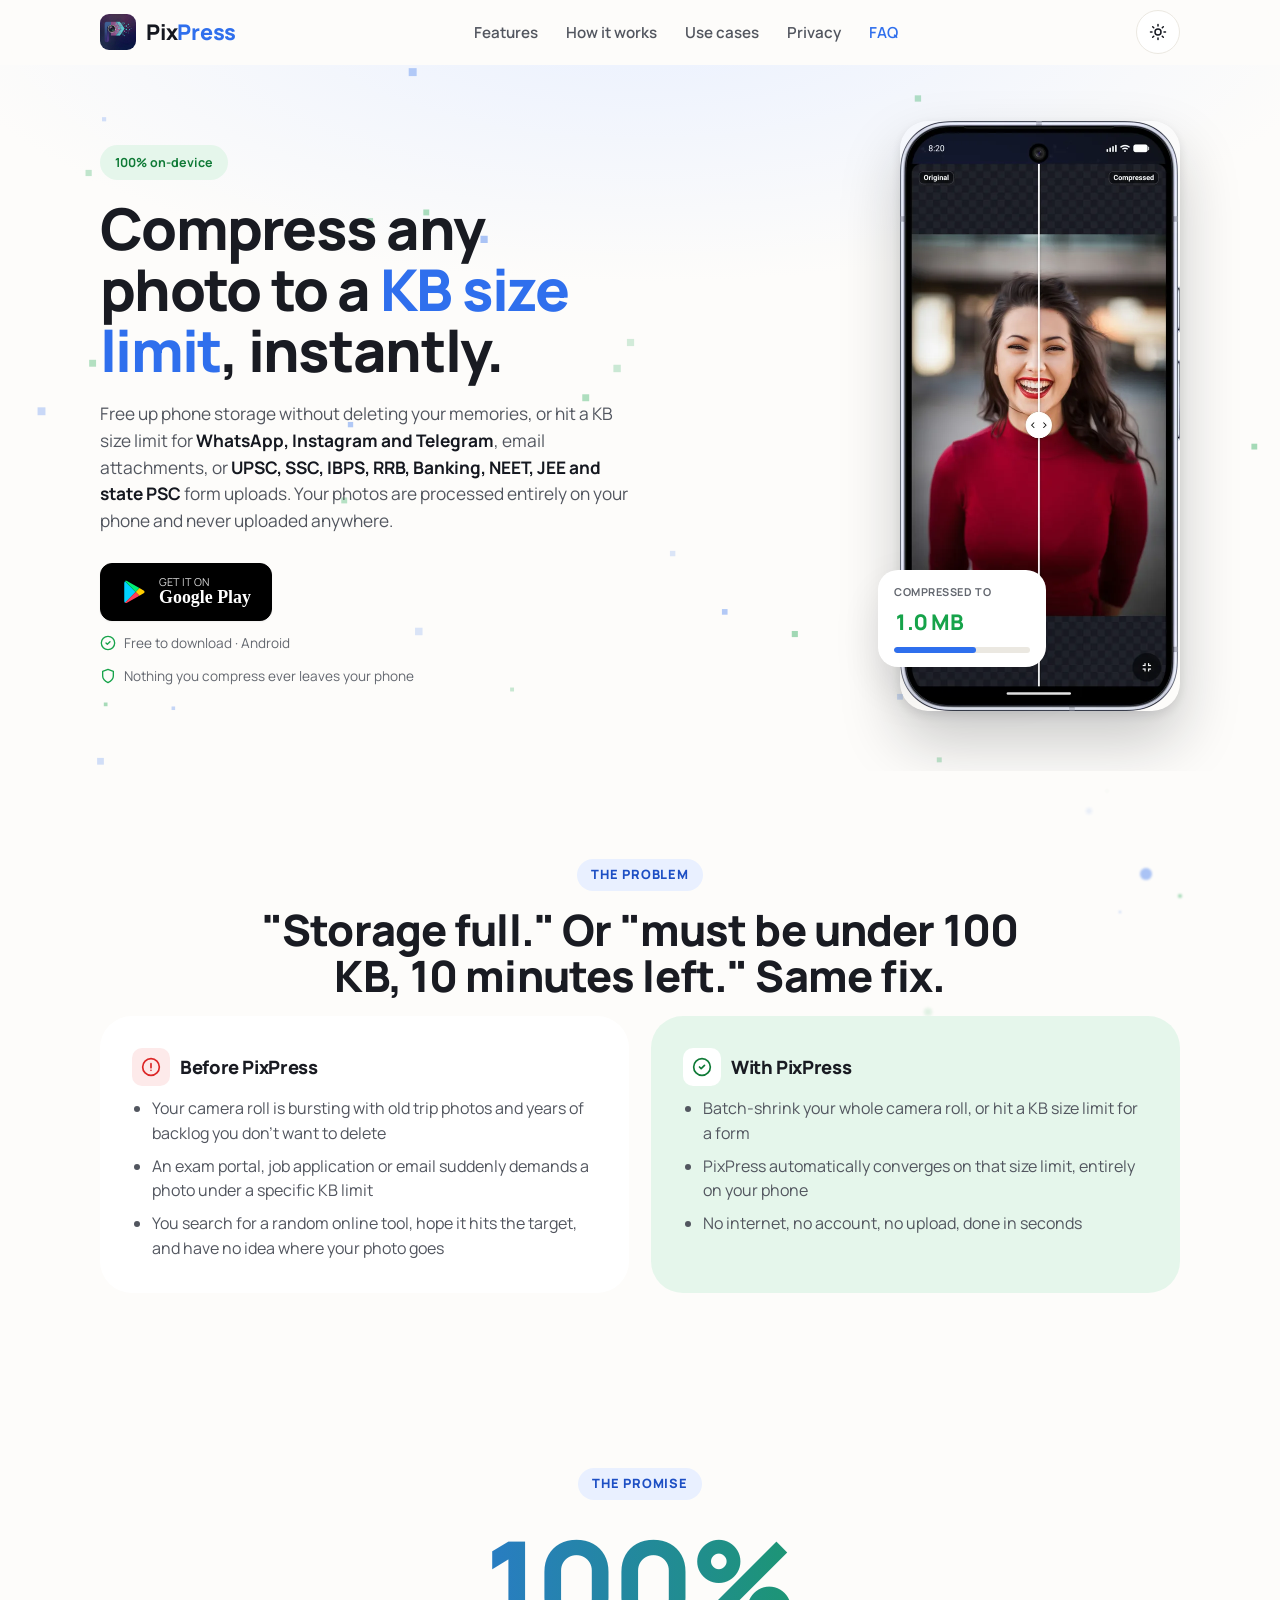
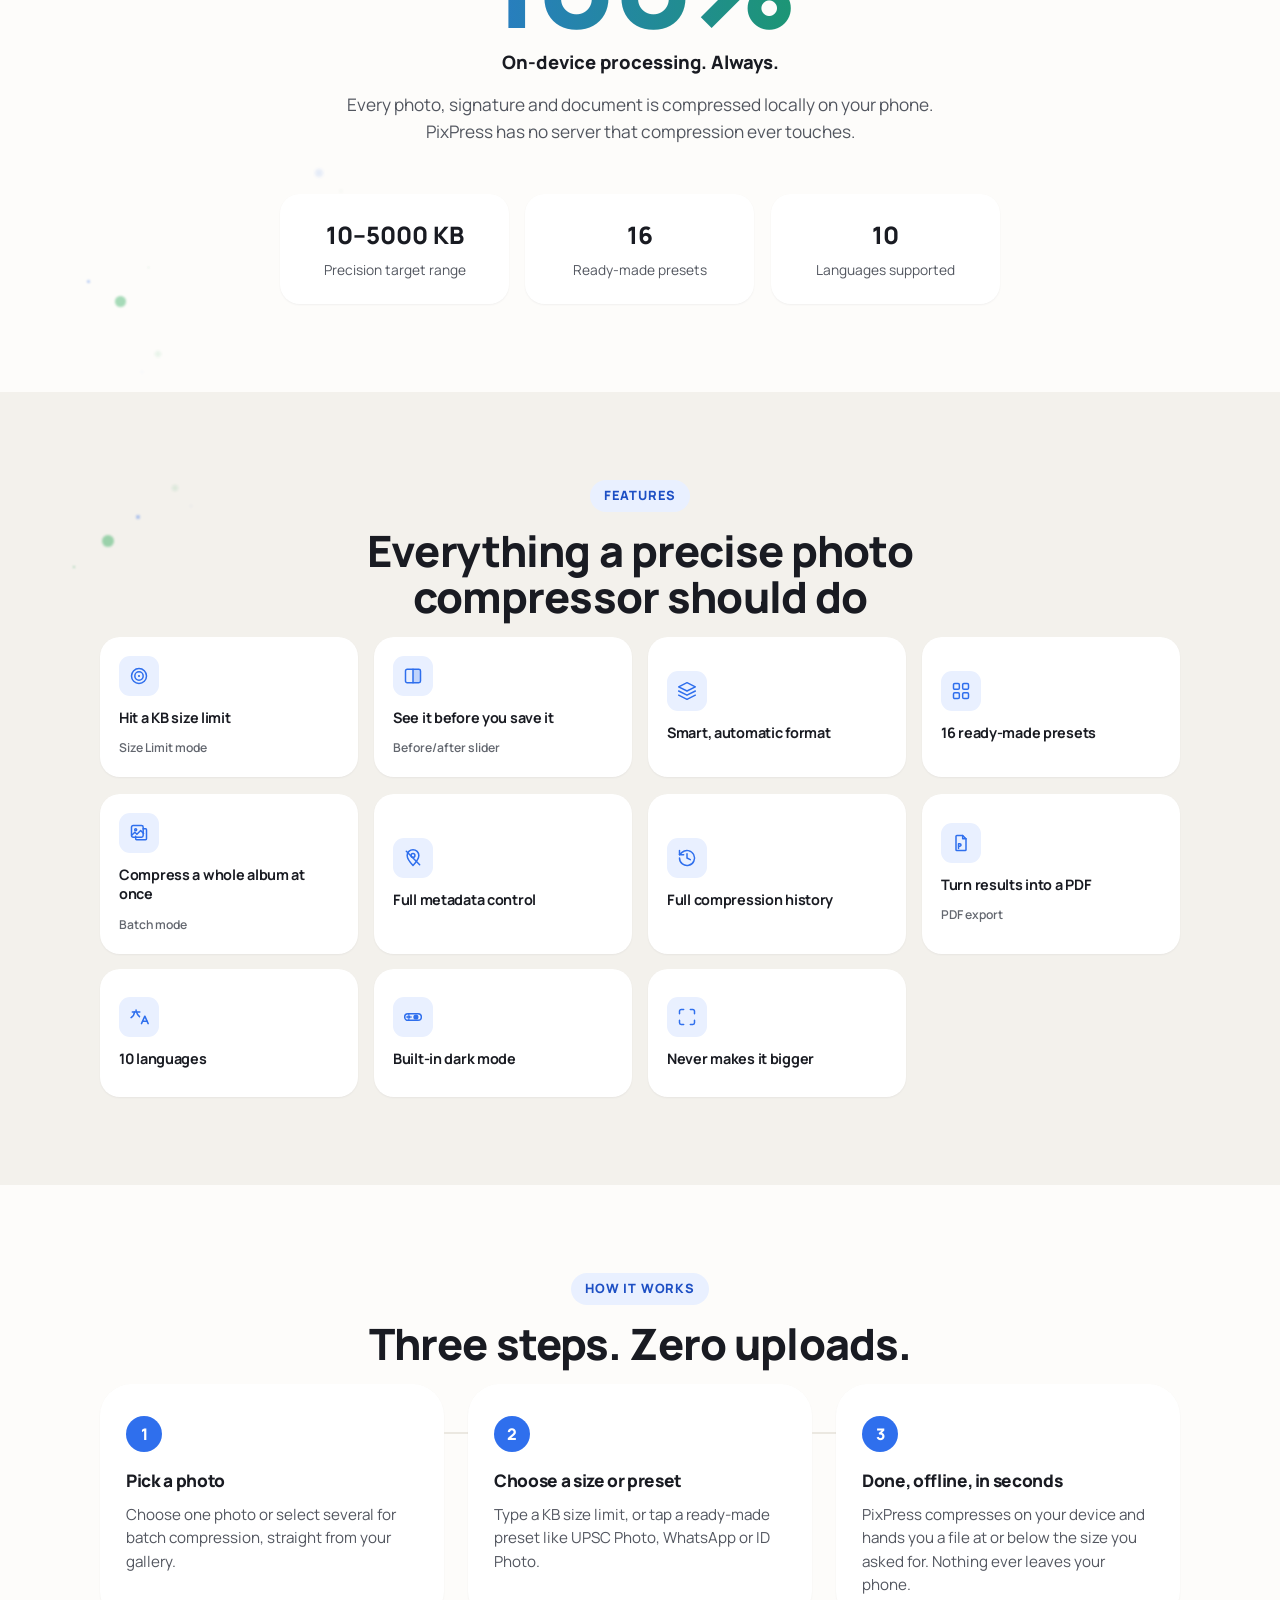
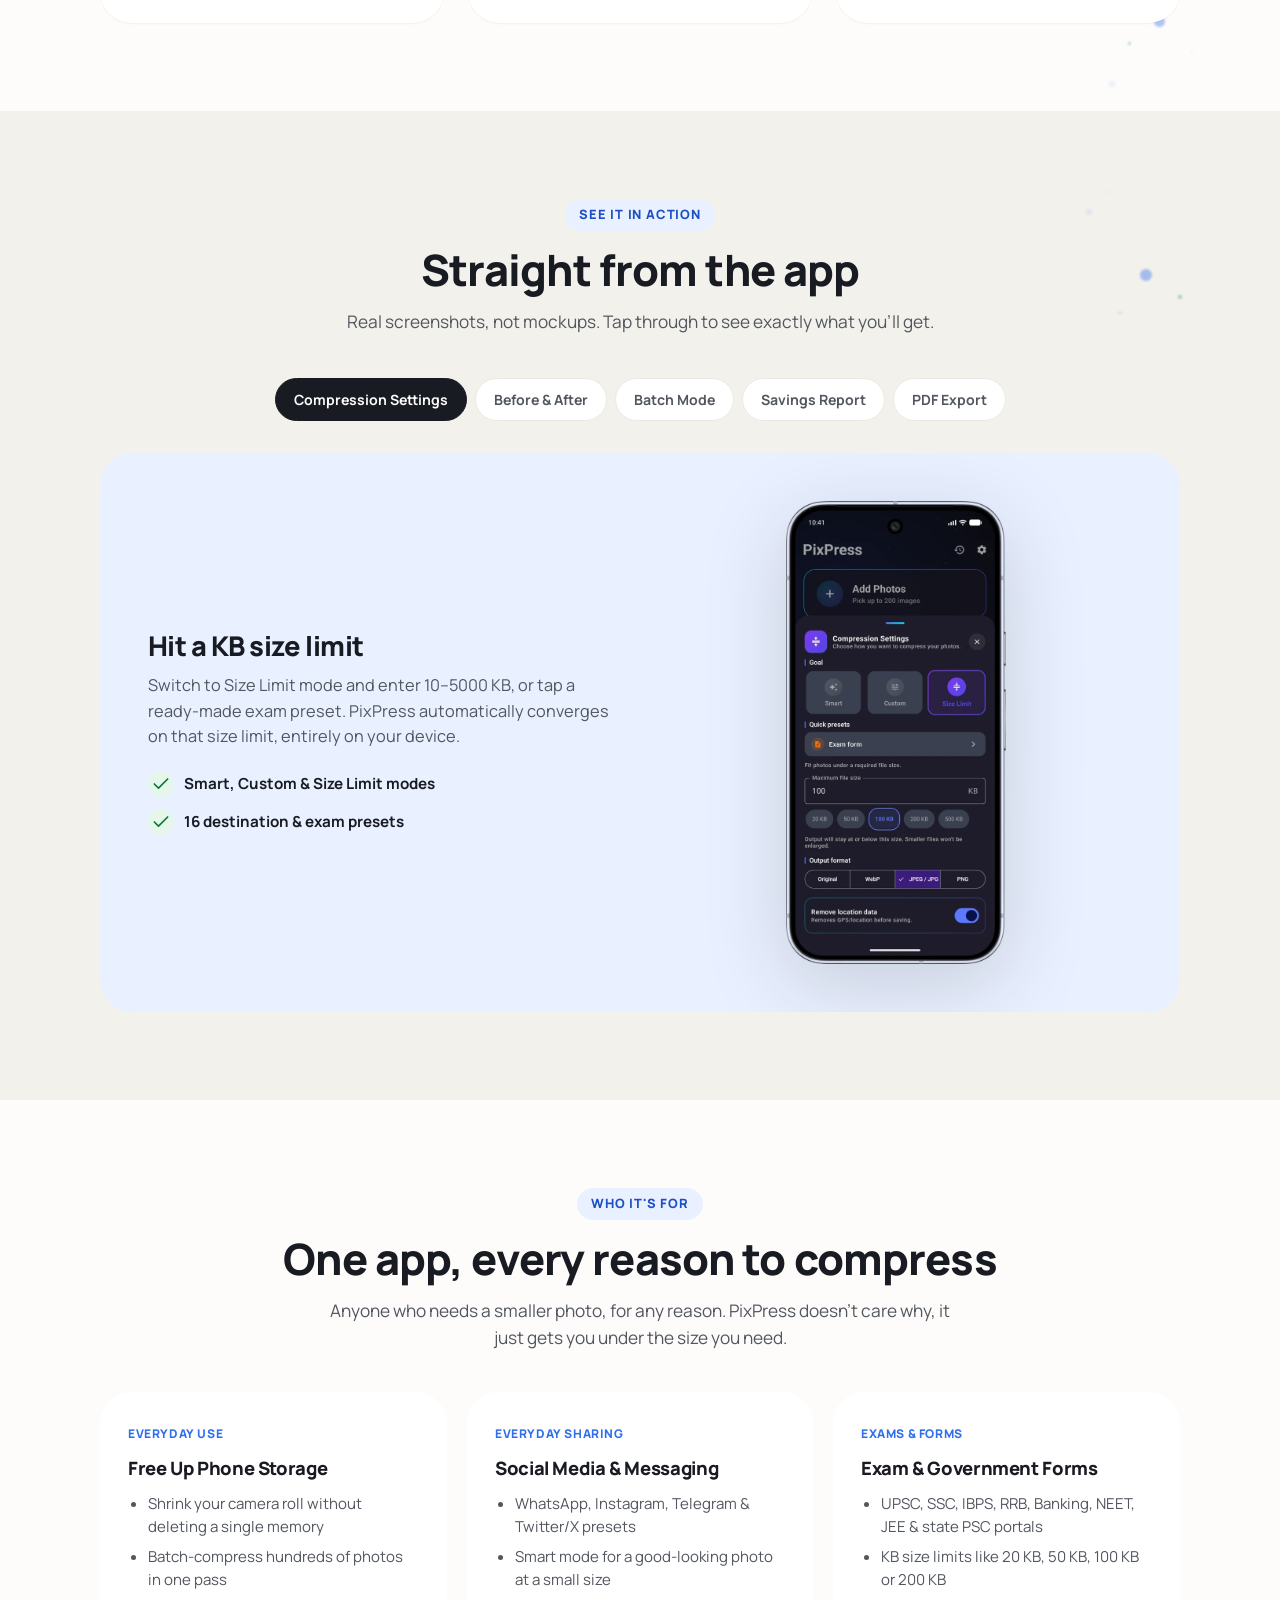
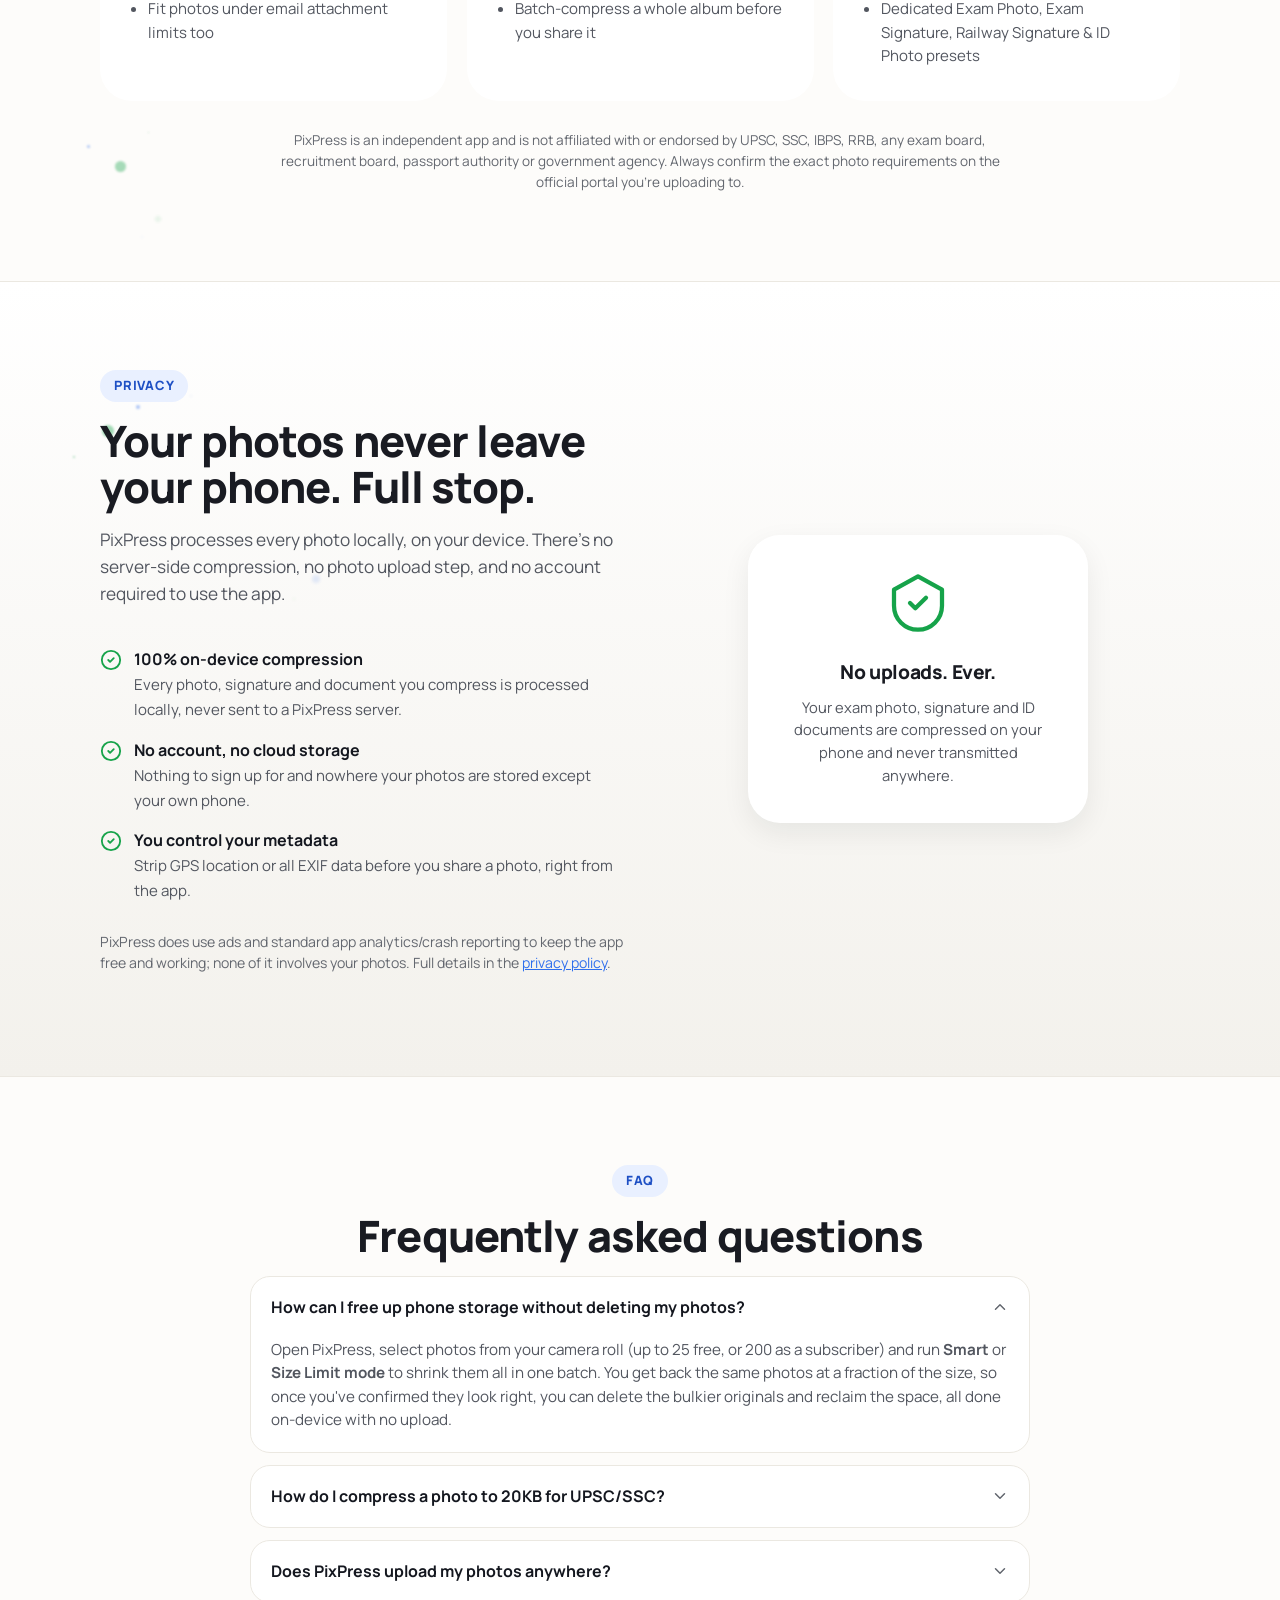
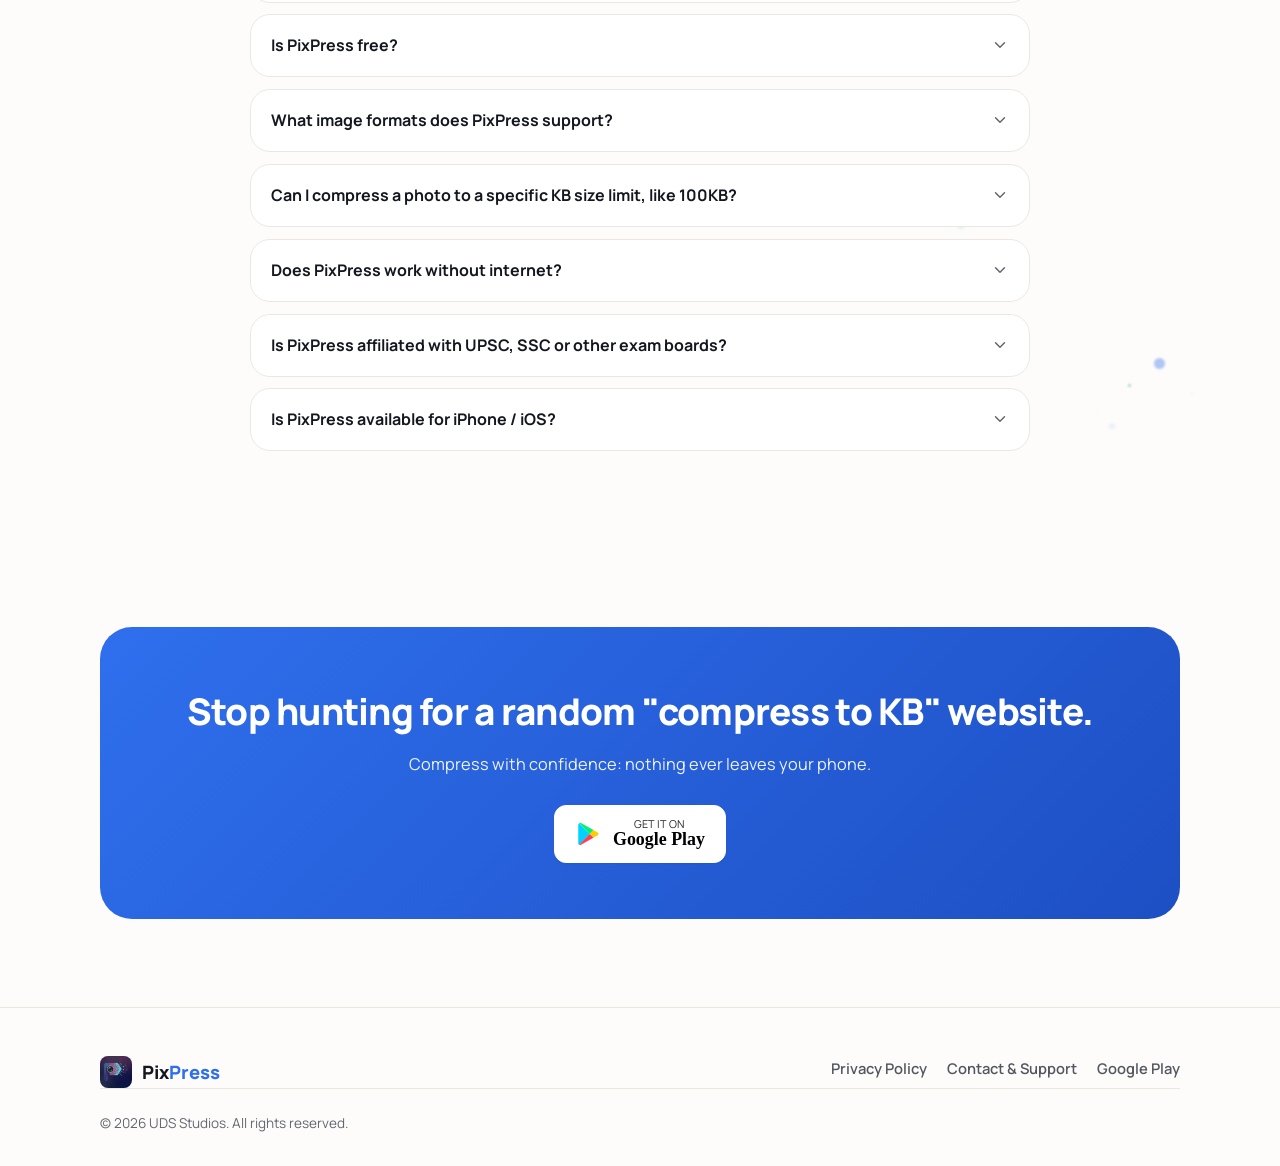
==== index.html @ 17fb32ec "Stop naming the binary-search compression technique in copy Describing the specific algorithm public" ====
<!doctype html>
<html lang="en">
<head>
<meta charset="UTF-8">
<meta name="viewport" content="width=device-width, initial-scale=1, viewport-fit=cover">
<title>PixPress: Compress Photos &amp; Free Up Storage, Offline</title>
<meta name="description" content="Free up phone storage without deleting your photos. Compress to a KB size limit for WhatsApp, email, exam forms like UPSC/SSC and more, 100% offline. No uploads, ever.">
<meta name="theme-color" content="#2F6FED">
<link rel="canonical" href="https://getpixpress.com/">
<meta name="google-site-verification" content="DOhx0VFUbeDptTZyblOmYgxyAV69264hqDnPJc1pcv8" />

<script>
  (function () {
    try {
      var stored = localStorage.getItem("pixpress-theme");
      if (stored === "light" || stored === "dark") {
        document.documentElement.setAttribute("data-theme", stored);
      }
    } catch (e) {}
  })();
</script>

<!-- Font -->
<link rel="preconnect" href="https://fonts.googleapis.com">
<link rel="preconnect" href="https://fonts.gstatic.com" crossorigin>
<link rel="stylesheet" href="https://fonts.googleapis.com/css2?family=Manrope:wght@500;600;700;800&display=swap">

<!-- Favicons -->
<link rel="icon" type="image/png" sizes="32x32" href="assets/img/favicon-32.png">
<link rel="icon" type="image/png" sizes="192x192" href="assets/img/icon-192.png">
<link rel="apple-touch-icon" href="assets/img/icon-512.png">

<!-- Open Graph -->
<meta property="og:type" content="website">
<meta property="og:site_name" content="PixPress">
<meta property="og:title" content="PixPress: Compress Photos & Free Up Phone Storage, 100% Offline">
<meta property="og:description" content="Free up phone storage without deleting your photos, or hit a KB size limit for WhatsApp, email and exam forms like UPSC, SSC, IBPS. No uploads, no cloud, no data leaves your phone.">
<meta property="og:image" content="https://getpixpress.com/assets/img/og-image.jpg">
<meta property="og:image:type" content="image/jpeg">
<meta property="og:image:width" content="1200">
<meta property="og:image:height" content="630">
<meta property="og:url" content="https://getpixpress.com/">
<meta property="og:locale" content="en_IN">

<!-- Twitter -->
<meta name="twitter:card" content="summary_large_image">
<meta name="twitter:title" content="PixPress: Compress Photos & Free Up Phone Storage, 100% Offline">
<meta name="twitter:description" content="Free up phone storage without deleting your photos, or hit a KB size limit for WhatsApp, email and exam forms like UPSC, SSC, IBPS. No uploads, no cloud, no data leaves your phone.">
<meta name="twitter:image" content="https://getpixpress.com/assets/img/og-image.jpg">

<link rel="stylesheet" href="assets/css/style.css">

<script type="application/ld+json">
{
  "@context": "https://schema.org",
  "@type": "SoftwareApplication",
  "name": "PixPress: Photo Compressor",
  "alternateName": "PixPress - Photo Compressor & Resizer",
  "applicationCategory": "PhotographyApplication",
  "operatingSystem": "Android",
  "url": "https://getpixpress.com/",
  "description": "Free up phone storage by compressing photos to a fraction of their size, or hit a KB size limit for WhatsApp, Instagram, email attachments and exam/government form uploads (UPSC, SSC, IBPS, RRB, Banking, NEET, JEE), 100% on-device.",
  "offers": {
    "@type": "Offer",
    "price": "0",
    "priceCurrency": "USD",
    "category": "free"
  },
  "publisher": {
    "@type": "Organization",
    "name": "UDS Studios"
  },
  "installUrl": "https://play.google.com/store/apps/details?id=com.uds.pixpress",
  "screenshot": [
    "https://getpixpress.com/assets/img/screenshot-settings.webp",
    "https://getpixpress.com/assets/img/screenshot-comparison.webp",
    "https://getpixpress.com/assets/img/screenshot-batch.webp",
    "https://getpixpress.com/assets/img/screenshot-result.webp",
    "https://getpixpress.com/assets/img/screenshot-pdf.webp"
  ]
}
</script>
<script type="application/ld+json">
{
  "@context": "https://schema.org",
  "@type": "FAQPage",
  "mainEntity": [
    {
      "@type": "Question",
      "name": "How can I free up phone storage without deleting my photos?",
      "acceptedAnswer": {
        "@type": "Answer",
        "text": "Open PixPress, select photos from your camera roll (up to 25 free, or 200 as a subscriber) and run Smart or Size Limit mode to shrink them all in one batch. You get back the same photos at a fraction of the size, so once you've confirmed they look right, you can delete the bulkier originals and reclaim the space, all done on-device with no upload."
      }
    },
    {
      "@type": "Question",
      "name": "How do I compress a photo to 20KB for UPSC/SSC?",
      "acceptedAnswer": {
        "@type": "Answer",
        "text": "Open PixPress, pick your photo, switch to Size Limit mode and enter 20 (KB) as your target, or tap the Exam form or UPSC Photo preset if your portal matches one of the built-in presets. PixPress compresses on-device and hands you a file at or under 20 KB in seconds."
      }
    },
    {
      "@type": "Question",
      "name": "Does PixPress upload my photos anywhere?",
      "acceptedAnswer": {
        "@type": "Answer",
        "text": "No. Compression happens entirely on your device. PixPress has no server that processes or stores your photos. The app works fully offline for compression, so your exam photo, signature or ID document never leaves your phone."
      }
    },
    {
      "@type": "Question",
      "name": "Is PixPress free?",
      "acceptedAnswer": {
        "@type": "Answer",
        "text": "Yes, PixPress is free to download from Google Play. It's supported by ads, with optional in-app purchases available for extra features."
      }
    },
    {
      "@type": "Question",
      "name": "What image formats does PixPress support?",
      "acceptedAnswer": {
        "@type": "Answer",
        "text": "PixPress accepts JPG, PNG, HEIC and other common photo formats as input. For output it supports JPEG and WebP (for the smallest possible file size) and PNG when you need lossless or transparent images. Smart mode automatically compares JPEG and WebP output and keeps whichever is smaller."
      }
    },
    {
      "@type": "Question",
      "name": "Can I compress a photo to a specific KB size limit, like 100KB?",
      "acceptedAnswer": {
        "@type": "Answer",
        "text": "Yes. Size Limit mode automatically compresses down to your KB target (anywhere from 10 KB to 5000 KB) or just below it, rather than a rough estimate. It's a genuine quality optimizer, not a fixed compression preset, so it works across very different photos and targets."
      }
    },
    {
      "@type": "Question",
      "name": "Does PixPress work without internet?",
      "acceptedAnswer": {
        "@type": "Answer",
        "text": "Yes. All compression, resizing and preset logic runs entirely offline on your device. An internet connection isn't needed to compress a photo, only for optional app features like ads or update checks."
      }
    },
    {
      "@type": "Question",
      "name": "Is PixPress affiliated with UPSC, SSC or other exam boards?",
      "acceptedAnswer": {
        "@type": "Answer",
        "text": "No. PixPress is an independent, third-party photo compression app. It is not affiliated with or endorsed by any government entity, exam board, recruitment board, passport authority or public agency, and it doesn't submit applications or guarantee acceptance on any upload portal."
      }
    },
    {
      "@type": "Question",
      "name": "Is PixPress available for iPhone / iOS?",
      "acceptedAnswer": {
        "@type": "Answer",
        "text": "Not yet. PixPress is currently available for Android only, via Google Play."
      }
    }
  ]
}
</script>
<!-- Cloudflare Web Analytics -->
<script type='module' src='https://static.cloudflareinsights.com/beacon.min.js' data-cf-beacon='{"token": "5c96a8c70bb0414793d5f6ea77fa2eb3"}'></script>
<!-- End Cloudflare Web Analytics -->
</head>
<body>
<a class="skip-link" href="#main">Skip to content</a>

<header class="site-header">
  <div class="container">
    <a class="brand" href="#top">
      <img src="assets/img/icon-64.png" alt="" width="36" height="36">
      <span class="brand-name">Pix<span class="brand-accent">Press</span></span>
    </a>

    <nav class="main-nav" aria-label="Primary">
      <ul>
        <li><a href="#features">Features</a></li>
        <li><a href="#how-it-works">How it works</a></li>
        <li><a href="#use-cases">Use cases</a></li>
        <li><a href="#privacy">Privacy</a></li>
        <li><a href="#faq">FAQ</a></li>
      </ul>
    </nav>

    <div class="header-actions">
      <button class="theme-toggle" id="themeToggle" type="button" aria-pressed="false" aria-label="Toggle dark mode">
        <svg class="icon-sun" viewBox="0 0 24 24" fill="none" stroke="currentColor" stroke-width="2" stroke-linecap="round"><circle cx="12" cy="12" r="4"/><path d="M12 2v2M12 20v2M4.9 4.9l1.4 1.4M17.7 17.7l1.4 1.4M2 12h2M20 12h2M4.9 19.1l1.4-1.4M17.7 6.3l1.4-1.4"/></svg>
        <svg class="icon-moon" viewBox="0 0 24 24" fill="none" stroke="currentColor" stroke-width="2" stroke-linecap="round" stroke-linejoin="round"><path d="M21 12.8A9 9 0 1 1 11.2 3a7 7 0 0 0 9.8 9.8Z"/></svg>
      </button>
      <button class="nav-toggle" id="navToggle" type="button" aria-expanded="false" aria-controls="mobileNav" aria-label="Open menu">
        <svg class="icon-menu" viewBox="0 0 24 24" fill="none" stroke="currentColor" stroke-width="2" stroke-linecap="round"><path d="M4 7h16M4 12h16M4 17h16"/></svg>
        <svg class="icon-close" viewBox="0 0 24 24" fill="none" stroke="currentColor" stroke-width="2" stroke-linecap="round"><path d="M6 6l12 12M18 6L6 18"/></svg>
      </button>
    </div>
  </div>

  <nav class="mobile-nav" id="mobileNav" aria-label="Mobile">
    <ul>
      <li><a href="#features">Features</a></li>
      <li><a href="#how-it-works">How it works</a></li>
      <li><a href="#use-cases">Use cases</a></li>
      <li><a href="#privacy">Privacy</a></li>
      <li><a href="#faq">FAQ</a></li>
    </ul>
  </nav>
</header>

<main id="main">

  <!-- ============ HERO ============ -->
  <section class="hero" id="top">
    <canvas id="heroCanvas" class="hero-canvas" aria-hidden="true"></canvas>
    <div class="container">
      <div class="hero-copy">
        <div class="hero-badge-row">
          <span class="pill pill-accent">100% on-device</span>
        </div>
        <h1>Compress any photo to a <span class="accent">KB size limit</span>, instantly.</h1>
        <p class="hero-sub">
          Free up phone storage without deleting your memories, or hit a KB size limit for
          <strong>WhatsApp, Instagram and Telegram</strong>, email attachments, or
          <strong>UPSC, SSC, IBPS, RRB, Banking, NEET, JEE and state PSC</strong> form uploads.
          Your photos are processed entirely on your phone and never uploaded anywhere.
        </p>
        <div class="hero-cta">
          <a class="play-badge" data-play-link href="https://play.google.com/store/apps/details?id=com.uds.pixpress" aria-label="Get PixPress on Google Play">
            <svg class="play-glyph" viewBox="0 0 24 24" aria-hidden="true">
              <path d="M3.6 2.2c-.4.3-.6.8-.6 1.4v17c0 .6.2 1 .6 1.4l.1.1L13.5 12 3.7 2.1l-.1.1Z" fill="#00D2FF"/>
              <path d="M13.5 12 17 15.5l3.9-2.3c1.1-.6 1.1-2 0-2.6L17 8.3 13.5 12Z" fill="#FFCD00"/>
              <path d="M17 15.5 13.5 12l-9.8 9.9c.4.4 1.1.5 1.8.1l11.5-6.5Z" fill="#FF3D57"/>
              <path d="M17 8.3 5.5 1.8c-.7-.4-1.4-.3-1.8.1L13.5 12 17 8.3Z" fill="#00F076"/>
            </svg>
            <span class="play-copy">
              <small>GET IT ON</small>
              <strong>Google Play</strong>
            </span>
          </a>
          <div class="hero-meta">
            <svg viewBox="0 0 24 24" fill="none" stroke="currentColor" stroke-width="2" stroke-linecap="round" stroke-linejoin="round"><path d="M9 12l2 2 4-4"/><circle cx="12" cy="12" r="10"/></svg>
            <span>Free to download &middot; Android</span>
          </div>
          <div class="hero-meta">
            <svg viewBox="0 0 24 24" fill="none" stroke="currentColor" stroke-width="2" stroke-linecap="round" stroke-linejoin="round"><path d="M12 22s8-4 8-10V5l-8-3-8 3v7c0 6 8 10 8 10Z"/></svg>
            <span>Nothing you compress ever leaves your phone</span>
          </div>
        </div>
      </div>

      <div class="hero-visual">
        <div class="hero-bob">
          <div class="hero-shot-wrap">
            <img class="hero-shot" src="assets/img/screenshot-comparison.webp" alt="Real PixPress screenshot: fullscreen before and after comparison slider showing a portrait photo before and after compression" width="560" height="1179">
            <div class="hero-float-badge" aria-hidden="true">
              <span class="hero-float-label">Compressed to</span>
              <span class="hero-float-value" id="demoValue">2.4 MB</span>
              <div class="device-progress-track">
                <div class="device-progress-fill" id="demoProgress"></div>
              </div>
            </div>
          </div>
        </div>
      </div>
    </div>
  </section>

  <!-- ============ PROBLEM / SOLUTION ============ -->
  <section>
    <div class="ambient-blob ambient-blob-1" aria-hidden="true"></div>
    <div class="container">
      <div class="section-header center reveal">
        <span class="section-eyebrow">The problem</span>
        <h2 class="section-title">"Storage full." Or "must be under 100 KB, 10 minutes left." Same fix.</h2>
      </div>
      <div class="ps-grid stagger">
        <div class="ps-card problem reveal">
          <h3><span class="ps-icon"><svg viewBox="0 0 24 24" fill="none" stroke="currentColor" stroke-width="2" stroke-linecap="round" stroke-linejoin="round"><circle cx="12" cy="12" r="10"/><path d="M12 8v5M12 16h.01"/></svg></span>Before PixPress</h3>
          <ul>
            <li>Your camera roll is bursting with old trip photos and years of backlog you don't want to delete</li>
            <li>An exam portal, job application or email suddenly demands a photo under a specific KB limit</li>
            <li>You search for a random online tool, hope it hits the target, and have no idea where your photo goes</li>
          </ul>
        </div>
        <div class="ps-card solution reveal">
          <h3><span class="ps-icon"><svg viewBox="0 0 24 24" fill="none" stroke="currentColor" stroke-width="2" stroke-linecap="round" stroke-linejoin="round"><path d="M9 12l2 2 4-4"/><circle cx="12" cy="12" r="10"/></svg></span>With PixPress</h3>
          <ul>
            <li>Batch-shrink your whole camera roll, or hit a KB size limit for a form</li>
            <li>PixPress automatically converges on that size limit, entirely on your phone</li>
            <li>No internet, no account, no upload, done in seconds</li>
          </ul>
        </div>
      </div>
    </div>
  </section>

  <!-- ============ BIG STAT ============ -->
  <section class="stat-section">
    <div class="ambient-blob ambient-blob-2" aria-hidden="true"></div>
    <div class="container">
      <div class="stat-block reveal">
        <span class="section-eyebrow">The promise</span>
        <div class="stat-number">100%</div>
        <p class="stat-caption">On-device processing. Always.</p>
        <p class="section-lead" style="margin:16px auto 0;">
          Every photo, signature and document is compressed locally on your phone. PixPress has no server
          that compression ever touches.
        </p>
      </div>
      <div class="stat-chips stagger">
        <div class="stat-chip reveal">
          <strong>10&ndash;5000 KB</strong>
          <span>Precision target range</span>
        </div>
        <div class="stat-chip reveal">
          <strong>16</strong>
          <span>Ready-made presets</span>
        </div>
        <div class="stat-chip reveal">
          <strong>10</strong>
          <span>Languages supported</span>
        </div>
      </div>
    </div>
  </section>

  <!-- ============ FEATURES ============ -->
  <section id="features" class="alt-bg">
    <div class="ambient-blob ambient-blob-3" aria-hidden="true"></div>
    <div class="container">
      <div class="section-header center reveal">
        <span class="section-eyebrow">Features</span>
        <h2 class="section-title">Everything a precise photo compressor should do</h2>
      </div>

      <div class="bento-grid stagger">
        <article class="bento-card bento-tile reveal">
          <div class="tile-front">
            <div class="feature-icon"><svg viewBox="0 0 24 24" fill="none" stroke="currentColor" stroke-width="1.8" stroke-linecap="round" stroke-linejoin="round"><circle cx="12" cy="12" r="9"/><circle cx="12" cy="12" r="5"/><circle cx="12" cy="12" r="1.3" fill="currentColor" stroke="none"/></svg></div>
            <h3>Hit a KB size limit</h3>
            <span class="bento-tag">Size Limit mode</span>
          </div>
          <p class="bento-desc">Type any KB target from 10 to 5,000. PixPress automatically converges on that size limit, not just a rough guess.</p>
        </article>

        <article class="bento-card bento-tile reveal">
          <div class="tile-front">
            <div class="feature-icon"><svg viewBox="0 0 24 24" fill="none" stroke="currentColor" stroke-width="1.8" stroke-linecap="round" stroke-linejoin="round"><rect x="3" y="4" width="18" height="16" rx="2"/><path d="M12 4v16"/><rect x="12" y="4" width="9" height="16" fill="currentColor" opacity="0.22" stroke="none"/></svg></div>
            <h3>See it before you save it</h3>
            <span class="bento-tag">Before/after slider</span>
          </div>
          <p class="bento-desc">Drag a fullscreen slider to compare the original and compressed photo side by side before you save or share, so you know exactly what you're trading away.</p>
        </article>

        <article class="bento-card bento-tile reveal">
          <div class="tile-front">
            <div class="feature-icon"><svg viewBox="0 0 24 24" fill="none" stroke="currentColor" stroke-width="1.8" stroke-linecap="round" stroke-linejoin="round"><path d="M12 2 2 7l10 5 10-5-10-5Z"/><path d="m2 17 10 5 10-5"/><path d="m2 12 10 5 10-5"/></svg></div>
            <h3>Smart, automatic format</h3>
          </div>
          <p class="bento-desc">Smart mode compresses to both WebP and JPEG behind the scenes and automatically keeps whichever comes out smaller, no format knowledge needed.</p>
        </article>

        <article class="bento-card bento-tile reveal">
          <div class="tile-front">
            <div class="feature-icon"><svg viewBox="0 0 24 24" fill="none" stroke="currentColor" stroke-width="1.8" stroke-linecap="round" stroke-linejoin="round"><rect x="3" y="3" width="7" height="7" rx="1.5"/><rect x="14" y="3" width="7" height="7" rx="1.5"/><rect x="3" y="14" width="7" height="7" rx="1.5"/><rect x="14" y="14" width="7" height="7" rx="1.5"/></svg></div>
            <h3>16 ready-made presets</h3>
          </div>
          <p class="bento-desc">One-tap presets tuned for UPSC, SSC, IBPS, Railway and other exam forms, plus WhatsApp, Instagram, Telegram and X, so you never have to guess a size.</p>
        </article>

        <article class="bento-card bento-tile reveal">
          <div class="tile-front">
            <div class="feature-icon"><svg viewBox="0 0 24 24" fill="none" stroke="currentColor" stroke-width="1.8" stroke-linecap="round" stroke-linejoin="round"><rect x="3" y="3" width="14" height="14" rx="2"/><circle cx="8" cy="8" r="1.2"/><path d="M3.5 14.5 7 11l2.5 2.5L14 9l3.5 3.5"/><path d="M17 7h3a1 1 0 0 1 1 1v11a1 1 0 0 1-1 1H9a1 1 0 0 1-1-1v-3"/></svg></div>
            <h3>Compress a whole album at once</h3>
            <span class="bento-tag">Batch mode</span>
          </div>
          <p class="bento-desc">Select up to 25 photos free (200 for subscribers) and compress them all in one pass to the same target size or preset, instead of one at a time.</p>
        </article>

        <article class="bento-card bento-tile reveal">
          <div class="tile-front">
            <div class="feature-icon"><svg viewBox="0 0 24 24" fill="none" stroke="currentColor" stroke-width="1.8" stroke-linecap="round" stroke-linejoin="round"><path d="M12 21s7-7.5 7-12a7 7 0 1 0-14 0c0 4.5 7 12 7 12Z"/><circle cx="12" cy="9" r="2.3"/><path d="M4 4l16 16"/></svg></div>
            <h3>Full metadata control</h3>
          </div>
          <p class="bento-desc">Choose exactly what EXIF data to keep or strip, including GPS location, so you can share a photo without leaking where or when it was taken.</p>
        </article>

        <article class="bento-card bento-tile reveal">
          <div class="tile-front">
            <div class="feature-icon"><svg viewBox="0 0 24 24" fill="none" stroke="currentColor" stroke-width="1.8" stroke-linecap="round" stroke-linejoin="round"><path d="M3 12a9 9 0 1 0 3-6.7L3 8"/><path d="M3 3v5h5"/><path d="M12 7v5l4 2"/></svg></div>
            <h3>Full compression history</h3>
          </div>
          <p class="bento-desc">Every photo you've compressed is saved to a history you can revisit, re-share or re-export any time, even after you've closed the app.</p>
        </article>

        <article class="bento-card bento-tile reveal">
          <div class="tile-front">
            <div class="feature-icon"><svg viewBox="0 0 24 24" fill="none" stroke="currentColor" stroke-width="1.8" stroke-linecap="round" stroke-linejoin="round"><path d="M7 3h7l4 4v13a1 1 0 0 1-1 1H7a1 1 0 0 1-1-1V4a1 1 0 0 1 1-1Z"/><path d="M14 3v4h4"/><path d="M9 13h1.6a1.4 1.4 0 1 1 0 2.8H9V13Zm0 0v5.5"/></svg></div>
            <h3>Turn results into a PDF</h3>
            <span class="bento-tag">PDF export</span>
          </div>
          <p class="bento-desc">Pack your compressed photos into a single PDF: a single page, a compact grid, or a print sheet layout, ready to upload or share.</p>
        </article>

        <article class="bento-card bento-tile reveal">
          <div class="tile-front">
            <div class="feature-icon"><svg viewBox="0 0 24 24" fill="none" stroke="currentColor" stroke-width="1.8" stroke-linecap="round" stroke-linejoin="round"><path d="M4 6h9"/><path d="M8.5 3.5v2"/><path d="M6.5 6c0 3-1.7 5.3-4 6.8"/><path d="M9 6c.6 2.3 2 4.2 3.6 5.6"/><path d="M15 20l4-9 4 9"/><path d="M16.3 17h5.4"/></svg></div>
            <h3>10 languages</h3>
          </div>
          <p class="bento-desc">Fully translated into English, Hindi, German, Spanish, French, Arabic, Italian, Portuguese, Japanese and Chinese.</p>
        </article>

        <article class="bento-card bento-tile reveal">
          <div class="tile-front">
            <div class="feature-icon"><svg viewBox="0 0 24 24" fill="none" stroke="currentColor" stroke-width="1.8" stroke-linecap="round" stroke-linejoin="round"><rect x="2" y="8" width="20" height="8" rx="4"/><circle cx="15.5" cy="12" r="3.1" fill="currentColor" stroke="none"/><circle cx="7" cy="12" r="1.3"/><path d="M7 9.2v-.9M7 14.8v.9M4.7 12h-.9M9.3 12h.9" stroke-width="1.4"/></svg></div>
            <h3>Built-in dark mode</h3>
          </div>
          <p class="bento-desc">PixPress follows your system theme automatically, with a properly designed dark mode instead of just inverted colors.</p>
        </article>

        <article class="bento-card bento-tile reveal">
          <div class="tile-front">
            <div class="feature-icon"><svg viewBox="0 0 24 24" fill="none" stroke="currentColor" stroke-width="1.8" stroke-linecap="round" stroke-linejoin="round"><path d="M8 3H5a2 2 0 0 0-2 2v3"/><path d="M21 8V5a2 2 0 0 0-2-2h-3"/><path d="M3 16v3a2 2 0 0 0 2 2h3"/><path d="M16 21h3a2 2 0 0 0 2-2v-3"/></svg></div>
            <h3>Never makes it bigger</h3>
          </div>
          <p class="bento-desc">If compressing would somehow make a file larger than the original, PixPress keeps your original instead of handing you a worse, bigger file.</p>
        </article>
      </div>
    </div>
  </section>

  <!-- ============ HOW IT WORKS ============ -->
  <section id="how-it-works">
    <div class="ambient-blob ambient-blob-4" aria-hidden="true"></div>
    <div class="container">
      <div class="section-header center reveal">
        <span class="section-eyebrow">How it works</span>
        <h2 class="section-title">Three steps. Zero uploads.</h2>
      </div>
      <div class="steps stagger">
        <div class="step reveal">
          <div class="step-number">1</div>
          <h3>Pick a photo</h3>
          <p>Choose one photo or select several for batch compression, straight from your gallery.</p>
        </div>
        <div class="step reveal">
          <div class="step-number">2</div>
          <h3>Choose a size or preset</h3>
          <p>Type a KB size limit, or tap a ready-made preset like UPSC Photo, WhatsApp or ID Photo.</p>
        </div>
        <div class="step reveal">
          <div class="step-number">3</div>
          <h3>Done, offline, in seconds</h3>
          <p>PixPress compresses on your device and hands you a file at or below the size you asked for. Nothing ever leaves your phone.</p>
        </div>
      </div>
    </div>
  </section>

  <!-- ============ TABBED SHOWCASE ============ -->
  <section class="alt-bg">
    <div class="ambient-blob ambient-blob-1" aria-hidden="true"></div>
    <div class="container">
      <div class="section-header center reveal">
        <span class="section-eyebrow">See it in action</span>
        <h2 class="section-title">Straight from the app</h2>
        <p class="section-lead" style="margin-left:auto;margin-right:auto;">
          Real screenshots, not mockups. Tap through to see exactly what you'll get.
        </p>
      </div>

      <div class="showcase-tabs reveal" role="tablist" aria-label="App feature tabs">
        <button class="showcase-tab is-active" type="button" role="tab" aria-selected="true" aria-controls="panel-settings" id="tab-settings">Compression Settings</button>
        <button class="showcase-tab" type="button" role="tab" aria-selected="false" aria-controls="panel-compare" id="tab-compare">Before &amp; After</button>
        <button class="showcase-tab" type="button" role="tab" aria-selected="false" aria-controls="panel-batch" id="tab-batch">Batch Mode</button>
        <button class="showcase-tab" type="button" role="tab" aria-selected="false" aria-controls="panel-result" id="tab-result">Savings Report</button>
        <button class="showcase-tab" type="button" role="tab" aria-selected="false" aria-controls="panel-pdf" id="tab-pdf">PDF Export</button>
      </div>

      <div class="showcase-panel-wrap reveal">
        <div class="showcase-panel is-active" id="panel-settings" role="tabpanel" aria-labelledby="tab-settings">
          <div class="showcase-copy">
            <h3>Hit a KB size limit</h3>
            <p>Switch to Size Limit mode and enter 10&ndash;5000 KB, or tap a ready-made exam preset. PixPress automatically converges on that size limit, entirely on your device.</p>
            <ul class="showcase-list">
              <li><svg viewBox="0 0 24 24" fill="none" stroke="currentColor" stroke-width="2" stroke-linecap="round" stroke-linejoin="round"><path d="M20 6 9 17l-5-5"/></svg>Smart, Custom &amp; Size Limit modes</li>
              <li><svg viewBox="0 0 24 24" fill="none" stroke="currentColor" stroke-width="2" stroke-linecap="round" stroke-linejoin="round"><path d="M20 6 9 17l-5-5"/></svg>16 destination &amp; exam presets</li>
            </ul>
          </div>
          <div class="showcase-shot"><img src="assets/img/screenshot-settings.webp" alt="Real PixPress screenshot: Compression Settings screen with Size Limit mode and a 100 KB target" width="560" height="1179" loading="lazy"></div>
        </div>

        <div class="showcase-panel" id="panel-compare" role="tabpanel" aria-labelledby="tab-compare" aria-hidden="true">
          <div class="showcase-copy">
            <h3>See exactly what you're trading</h3>
            <p>Drag the fullscreen slider to compare your original photo against the compressed version before you save or share it.</p>
            <ul class="showcase-list">
              <li><svg viewBox="0 0 24 24" fill="none" stroke="currentColor" stroke-width="2" stroke-linecap="round" stroke-linejoin="round"><path d="M20 6 9 17l-5-5"/></svg>Fullscreen comparison view</li>
              <li><svg viewBox="0 0 24 24" fill="none" stroke="currentColor" stroke-width="2" stroke-linecap="round" stroke-linejoin="round"><path d="M20 6 9 17l-5-5"/></svg>Confirm quality before you commit</li>
            </ul>
          </div>
          <div class="showcase-shot"><img src="assets/img/screenshot-comparison.webp" alt="Real PixPress screenshot: fullscreen Compare Before and After slider" width="560" height="1179" loading="lazy"></div>
        </div>

        <div class="showcase-panel" id="panel-batch" role="tabpanel" aria-labelledby="tab-batch" aria-hidden="true">
          <div class="showcase-copy">
            <h3>Compress a whole album at once</h3>
            <p>Select multiple photos and compress them all in one pass, to the same target size or preset, instead of processing images one at a time.</p>
            <ul class="showcase-list">
              <li><svg viewBox="0 0 24 24" fill="none" stroke="currentColor" stroke-width="2" stroke-linecap="round" stroke-linejoin="round"><path d="M20 6 9 17l-5-5"/></svg>Up to 200 photos per batch</li>
              <li><svg viewBox="0 0 24 24" fill="none" stroke="currentColor" stroke-width="2" stroke-linecap="round" stroke-linejoin="round"><path d="M20 6 9 17l-5-5"/></svg>One tap, one target size</li>
            </ul>
          </div>
          <div class="showcase-shot"><img src="assets/img/screenshot-batch.webp" alt="Real PixPress screenshot: batch mode with multiple selected photos" width="560" height="1179" loading="lazy"></div>
        </div>

        <div class="showcase-panel" id="panel-result" role="tabpanel" aria-labelledby="tab-result" aria-hidden="true">
          <div class="showcase-copy">
            <h3>See exactly what you saved</h3>
            <p>Every batch ends with a clear before/after summary: total size saved, percentage reduction, and a per-photo breakdown.</p>
            <ul class="showcase-list">
              <li><svg viewBox="0 0 24 24" fill="none" stroke="currentColor" stroke-width="2" stroke-linecap="round" stroke-linejoin="round"><path d="M20 6 9 17l-5-5"/></svg>Per-photo compression %</li>
              <li><svg viewBox="0 0 24 24" fill="none" stroke="currentColor" stroke-width="2" stroke-linecap="round" stroke-linejoin="round"><path d="M20 6 9 17l-5-5"/></svg>Total size saved at a glance</li>
            </ul>
          </div>
          <div class="showcase-shot"><img src="assets/img/screenshot-result.webp" alt="Real PixPress screenshot: compression result screen showing size saved from 29.9 MB to 2.3 MB" width="560" height="1179" loading="lazy"></div>
        </div>

        <div class="showcase-panel" id="panel-pdf" role="tabpanel" aria-labelledby="tab-pdf" aria-hidden="true">
          <div class="showcase-copy">
            <h3>Turn your results into a PDF</h3>
            <p>Pack your compressed photos into a single PDF: choose a single page, a compact grid, or a print sheet layout.</p>
            <ul class="showcase-list">
              <li><svg viewBox="0 0 24 24" fill="none" stroke="currentColor" stroke-width="2" stroke-linecap="round" stroke-linejoin="round"><path d="M20 6 9 17l-5-5"/></svg>Single page, grid or print layouts</li>
              <li><svg viewBox="0 0 24 24" fill="none" stroke="currentColor" stroke-width="2" stroke-linecap="round" stroke-linejoin="round"><path d="M20 6 9 17l-5-5"/></svg>Ready to share or upload</li>
            </ul>
          </div>
          <div class="showcase-shot"><img src="assets/img/screenshot-pdf.webp" alt="Real PixPress screenshot: Create PDF screen with layout options" width="560" height="1179" loading="lazy"></div>
        </div>
      </div>
    </div>
  </section>

  <!-- ============ USE CASES ============ -->
  <section id="use-cases">
    <div class="ambient-blob ambient-blob-2" aria-hidden="true"></div>
    <div class="container">
      <div class="section-header center reveal">
        <span class="section-eyebrow">Who it's for</span>
        <h2 class="section-title">One app, every reason to compress</h2>
        <p class="section-lead" style="margin-left:auto;margin-right:auto;">
          Anyone who needs a smaller photo, for any reason. PixPress doesn't care why, it just gets you
          under the size you need.
        </p>
      </div>
      <div class="usecase-grid stagger">
        <div class="usecase-card tint-bg-accent reveal">
          <span class="tag">Everyday use</span>
          <h3>Free Up Phone Storage</h3>
          <ul>
            <li>Shrink your camera roll without deleting a single memory</li>
            <li>Batch-compress hundreds of photos in one pass</li>
            <li>Fit photos under email attachment limits too</li>
          </ul>
        </div>
        <div class="usecase-card tint-bg reveal">
          <span class="tag">Everyday sharing</span>
          <h3>Social Media &amp; Messaging</h3>
          <ul>
            <li>WhatsApp, Instagram, Telegram &amp; Twitter/X presets</li>
            <li>Smart mode for a good-looking photo at a small size</li>
            <li>Batch-compress a whole album before you share it</li>
          </ul>
        </div>
        <div class="usecase-card reveal">
          <span class="tag">Exams &amp; forms</span>
          <h3>Exam &amp; Government Forms</h3>
          <ul>
            <li>UPSC, SSC, IBPS, RRB, Banking, NEET, JEE &amp; state PSC portals</li>
            <li>KB size limits like 20 KB, 50 KB, 100 KB or 200 KB</li>
            <li>Dedicated Exam Photo, Exam Signature, Railway Signature &amp; ID Photo presets</li>
          </ul>
        </div>
      </div>
      <p style="max-width:760px;margin:28px auto 0;text-align:center;font-size:0.85rem;color:var(--color-text-muted);">
        PixPress is an independent app and is not affiliated with or endorsed by UPSC, SSC, IBPS, RRB, any exam
        board, recruitment board, passport authority or government agency. Always confirm the exact photo
        requirements on the official portal you're uploading to.
      </p>
    </div>
  </section>

  <!-- ============ PRIVACY ============ -->
  <section id="privacy" class="privacy-section">
    <div class="ambient-blob ambient-blob-3" aria-hidden="true"></div>
    <div class="container">
      <div class="privacy-grid">
        <div>
          <span class="section-eyebrow">Privacy</span>
          <h2 class="section-title">Your photos never leave your phone. Full stop.</h2>
          <p class="section-lead mt-0">
            PixPress processes every photo locally, on your device. There's no server-side compression, no
            photo upload step, and no account required to use the app.
          </p>
          <div class="privacy-points stagger">
            <div class="privacy-point reveal">
              <svg viewBox="0 0 24 24" fill="none" stroke="currentColor" stroke-width="2" stroke-linecap="round" stroke-linejoin="round"><path d="M9 12l2 2 4-4"/><circle cx="12" cy="12" r="10"/></svg>
              <div><strong>100% on-device compression</strong><span>Every photo, signature and document you compress is processed locally, never sent to a PixPress server.</span></div>
            </div>
            <div class="privacy-point reveal">
              <svg viewBox="0 0 24 24" fill="none" stroke="currentColor" stroke-width="2" stroke-linecap="round" stroke-linejoin="round"><path d="M9 12l2 2 4-4"/><circle cx="12" cy="12" r="10"/></svg>
              <div><strong>No account, no cloud storage</strong><span>Nothing to sign up for and nowhere your photos are stored except your own phone.</span></div>
            </div>
            <div class="privacy-point reveal">
              <svg viewBox="0 0 24 24" fill="none" stroke="currentColor" stroke-width="2" stroke-linecap="round" stroke-linejoin="round"><path d="M9 12l2 2 4-4"/><circle cx="12" cy="12" r="10"/></svg>
              <div><strong>You control your metadata</strong><span>Strip GPS location or all EXIF data before you share a photo, right from the app.</span></div>
            </div>
          </div>
          <p style="font-size:0.88rem;color:var(--color-text-muted);">
            PixPress does use ads and standard app analytics/crash reporting to keep the app free and working;
            none of it involves your photos. Full details in the
            <a href="privacy-policy.html">privacy policy</a>.
          </p>
        </div>
        <div class="privacy-visual">
          <div class="shield-card reveal">
            <svg viewBox="0 0 24 24" fill="none" stroke="currentColor" stroke-width="1.6" stroke-linecap="round" stroke-linejoin="round"><path d="M12 2 3 7v6c0 5 4 9 9 9s9-4 9-9V7l-9-5Z"/><path d="M9 12l2 2 4-4"/></svg>
            <h3>No uploads. Ever.</h3>
            <p>Your exam photo, signature and ID documents are compressed on your phone and never transmitted anywhere.</p>
          </div>
        </div>
      </div>
    </div>
  </section>

  <!-- ============ FAQ ============ -->
  <section id="faq">
    <div class="ambient-blob ambient-blob-4" aria-hidden="true"></div>
    <div class="container">
      <div class="section-header center reveal">
        <span class="section-eyebrow">FAQ</span>
        <h2 class="section-title">Frequently asked questions</h2>
      </div>

      <div class="faq-list stagger">
        <details class="faq-item reveal" name="faq" open>
          <summary class="faq-question">How can I free up phone storage without deleting my photos?
            <svg class="chev" viewBox="0 0 24 24" fill="none" stroke="currentColor" stroke-width="2" stroke-linecap="round" stroke-linejoin="round"><path d="M6 9l6 6 6-6"/></svg>
          </summary>
          <div class="faq-answer"><p>
            Open PixPress, select photos from your camera roll (up to 25 free, or 200 as a subscriber) and run
            <strong>Smart</strong> or <strong>Size Limit mode</strong> to shrink them all in one batch. You get
            back the same photos at a fraction of the size, so once you've confirmed they look right, you can
            delete the bulkier originals and reclaim the space, all done on-device with no upload.
          </p></div>
        </details>

        <details class="faq-item reveal" name="faq">
          <summary class="faq-question">How do I compress a photo to 20KB for UPSC/SSC?
            <svg class="chev" viewBox="0 0 24 24" fill="none" stroke="currentColor" stroke-width="2" stroke-linecap="round" stroke-linejoin="round"><path d="M6 9l6 6 6-6"/></svg>
          </summary>
          <div class="faq-answer"><p>
            Open PixPress, pick your photo, switch to <strong>Size Limit mode</strong> and enter 20 (KB) as your
            target, or tap the <strong>Exam form</strong> or <strong>UPSC Photo</strong> preset if your
            portal matches one of the built-in presets. PixPress compresses on-device
            and hands you a file at or under 20 KB in seconds.
          </p></div>
        </details>

        <details class="faq-item reveal" name="faq">
          <summary class="faq-question">Does PixPress upload my photos anywhere?
            <svg class="chev" viewBox="0 0 24 24" fill="none" stroke="currentColor" stroke-width="2" stroke-linecap="round" stroke-linejoin="round"><path d="M6 9l6 6 6-6"/></svg>
          </summary>
          <div class="faq-answer"><p>
            No. Compression happens entirely on your device. PixPress has no server that processes or stores
            your photos. The app works fully offline for compression, so your exam photo, signature or ID document
            never leaves your phone. See the
            <a href="privacy-policy.html">full privacy policy</a> for details on what limited app data (like crash reports) is handled separately from your photos.
          </p></div>
        </details>

        <details class="faq-item reveal" name="faq">
          <summary class="faq-question">Is PixPress free?
            <svg class="chev" viewBox="0 0 24 24" fill="none" stroke="currentColor" stroke-width="2" stroke-linecap="round" stroke-linejoin="round"><path d="M6 9l6 6 6-6"/></svg>
          </summary>
          <div class="faq-answer"><p>
            Yes, PixPress is free to download from Google Play. It's supported by ads, with optional in-app
            purchases available for extra features.
          </p></div>
        </details>

        <details class="faq-item reveal" name="faq">
          <summary class="faq-question">What image formats does PixPress support?
            <svg class="chev" viewBox="0 0 24 24" fill="none" stroke="currentColor" stroke-width="2" stroke-linecap="round" stroke-linejoin="round"><path d="M6 9l6 6 6-6"/></svg>
          </summary>
          <div class="faq-answer"><p>
            PixPress accepts JPG, PNG, HEIC and other common photo formats as input. For output it supports JPEG
            and WebP (for the smallest possible file size) and PNG when you need lossless or transparent images.
            Smart mode automatically compares JPEG and WebP output and keeps whichever is smaller.
          </p></div>
        </details>

        <details class="faq-item reveal" name="faq">
          <summary class="faq-question">Can I compress a photo to a specific KB size limit, like 100KB?
            <svg class="chev" viewBox="0 0 24 24" fill="none" stroke="currentColor" stroke-width="2" stroke-linecap="round" stroke-linejoin="round"><path d="M6 9l6 6 6-6"/></svg>
          </summary>
          <div class="faq-answer"><p>
            Yes. Size Limit mode automatically compresses down to your KB target (anywhere
            from 10 KB to 5000 KB) or just below it, rather than a rough estimate. It's a genuine quality optimizer,
            not a fixed compression preset, so it works across very different photos and targets.
          </p></div>
        </details>

        <details class="faq-item reveal" name="faq">
          <summary class="faq-question">Does PixPress work without internet?
            <svg class="chev" viewBox="0 0 24 24" fill="none" stroke="currentColor" stroke-width="2" stroke-linecap="round" stroke-linejoin="round"><path d="M6 9l6 6 6-6"/></svg>
          </summary>
          <div class="faq-answer"><p>
            Yes. All compression, resizing and preset logic runs entirely offline on your device. An internet
            connection isn't needed to compress a photo, only for optional app features like ads or update
            checks.
          </p></div>
        </details>

        <details class="faq-item reveal" name="faq">
          <summary class="faq-question">Is PixPress affiliated with UPSC, SSC or other exam boards?
            <svg class="chev" viewBox="0 0 24 24" fill="none" stroke="currentColor" stroke-width="2" stroke-linecap="round" stroke-linejoin="round"><path d="M6 9l6 6 6-6"/></svg>
          </summary>
          <div class="faq-answer"><p>
            No. PixPress is an independent, third-party photo compression app. It is not affiliated with or
            endorsed by any government entity, exam board, recruitment board, passport authority or public agency,
            and it doesn't submit applications or guarantee acceptance on any upload portal. Always check the exact
            requirements on the official website you're applying through.
          </p></div>
        </details>

        <details class="faq-item reveal" name="faq">
          <summary class="faq-question">Is PixPress available for iPhone / iOS?
            <svg class="chev" viewBox="0 0 24 24" fill="none" stroke="currentColor" stroke-width="2" stroke-linecap="round" stroke-linejoin="round"><path d="M6 9l6 6 6-6"/></svg>
          </summary>
          <div class="faq-answer"><p>
            Not yet. PixPress is currently available for Android only, via Google Play.
          </p></div>
        </details>
      </div>
    </div>
  </section>

  <!-- ============ FINAL CTA ============ -->
  <section>
    <div class="final-cta reveal">
      <h2>Stop hunting for a random "compress to KB" website.</h2>
      <p>Compress with confidence: nothing ever leaves your phone.</p>
      <a class="play-badge" data-play-link href="https://play.google.com/store/apps/details?id=com.uds.pixpress" aria-label="Get PixPress on Google Play">
        <svg class="play-glyph" viewBox="0 0 24 24" aria-hidden="true">
          <path d="M3.6 2.2c-.4.3-.6.8-.6 1.4v17c0 .6.2 1 .6 1.4l.1.1L13.5 12 3.7 2.1l-.1.1Z" fill="#00D2FF"/>
          <path d="M13.5 12 17 15.5l3.9-2.3c1.1-.6 1.1-2 0-2.6L17 8.3 13.5 12Z" fill="#FFCD00"/>
          <path d="M17 15.5 13.5 12l-9.8 9.9c.4.4 1.1.5 1.8.1l11.5-6.5Z" fill="#FF3D57"/>
          <path d="M17 8.3 5.5 1.8c-.7-.4-1.4-.3-1.8.1L13.5 12 17 8.3Z" fill="#00F076"/>
        </svg>
        <span class="play-copy">
          <small>GET IT ON</small>
          <strong>Google Play</strong>
        </span>
      </a>
    </div>
  </section>

</main>

<footer class="site-footer">
  <div class="container">
    <div class="footer-grid">
      <div class="footer-brand">
        <img src="assets/img/icon-64.png" alt="" width="32" height="32">
        <span class="brand-name">Pix<span class="brand-accent">Press</span></span>
      </div>
      <ul class="footer-links">
        <li><a href="privacy-policy.html">Privacy Policy</a></li>
        <li><a href="mailto:uds.apps.dev@gmail.com">Contact &amp; Support</a></li>
        <li><a data-play-link href="https://play.google.com/store/apps/details?id=com.uds.pixpress" target="_blank" rel="noopener">Google Play</a></li>
      </ul>
    </div>
    <div class="footer-bottom">
      <span>&copy; <span id="currentYear">2026</span> UDS Studios. All rights reserved.</span>
    </div>
  </div>
</footer>

<script src="assets/js/main.js" defer></script>
</body>
</html>
---- assets/css/style.css ----
/* PixPress marketing site: hand-written CSS (no framework) for minimal payload / fast LCP */

:root {
  --color-bg: #FDFCFA;
  --color-surface: #FFFFFF;
  --color-surface-alt: #F3F1EC;
  --color-text: #14171F;
  --color-text-secondary: #52565F;
  --color-text-muted: #63676F;
  --color-border: #EBE8E1;
  --color-primary: #2F6FED;
  --color-primary-dark: #1D4FC4;
  --color-primary-tint: #E9F0FF;
  --color-accent: #16A34A;
  --color-accent-tint: #E5F6EB;
  --color-accent-strong: #0F7A36;
  --color-ink: #191B22;
  --color-focus: #2F6FED;
  --shadow-sm: 0 1px 2px rgba(20, 23, 31, 0.05);
  --shadow-md: 0 10px 28px rgba(20, 23, 31, 0.07);
  --shadow-lg: 0 20px 48px rgba(20, 23, 31, 0.1);
  --radius-sm: 12px;
  --radius-md: 20px;
  --radius-lg: 32px;
  --radius-xl: 40px;
  --max-width: 1120px;
  --font-sans: "Manrope", -apple-system, BlinkMacSystemFont, "Segoe UI", Roboto, Helvetica, Arial, sans-serif, "Apple Color Emoji", "Segoe UI Emoji";
  color-scheme: light;
}

[data-theme="dark"] {
  --color-bg: #0B1220;
  --color-surface: #121B2E;
  --color-surface-alt: #16213A;
  --color-text: #EDF1F7;
  --color-text-secondary: #AEB9CC;
  --color-text-muted: #8B96AC;
  --color-border: #223049;
  --color-primary: #5C8CF7;
  --color-primary-dark: #7DA3F9;
  --color-primary-tint: #17284A;
  --color-accent: #34D171;
  --color-accent-tint: #0F2A1B;
  --color-accent-strong: #34D171;
  --color-ink: #EDF1F7;
  color-scheme: dark;
}

@media (prefers-color-scheme: dark) {
  :root:not([data-theme="light"]) {
    --color-bg: #0B1220;
    --color-surface: #121B2E;
    --color-surface-alt: #16213A;
    --color-text: #EDF1F7;
    --color-text-secondary: #AEB9CC;
    --color-text-muted: #8B96AC;
    --color-border: #223049;
    --color-primary: #5C8CF7;
    --color-primary-dark: #7DA3F9;
    --color-primary-tint: #17284A;
    --color-accent: #34D171;
    --color-accent-tint: #0F2A1B;
    --color-accent-strong: #34D171;
    --color-ink: #EDF1F7;
    color-scheme: dark;
  }
}

* { box-sizing: border-box; }
html { scroll-behavior: smooth; }

@media (prefers-reduced-motion: reduce) {
  html { scroll-behavior: auto; }
}

body {
  margin: 0;
  font-family: var(--font-sans);
  background: var(--color-bg);
  color: var(--color-text);
  line-height: 1.55;
  -webkit-font-smoothing: antialiased;
  text-rendering: optimizeLegibility;
}

img { max-width: 100%; display: block; }

a { color: var(--color-primary); }

.container {
  width: 100%;
  max-width: var(--max-width);
  margin: 0 auto;
  padding: 0 20px;
}

.visually-hidden {
  position: absolute;
  width: 1px; height: 1px;
  padding: 0; margin: -1px;
  overflow: hidden;
  clip: rect(0,0,0,0);
  white-space: nowrap;
  border: 0;
}

.skip-link {
  position: absolute;
  top: -48px;
  left: 12px;
  background: var(--color-primary);
  color: #fff;
  padding: 10px 16px;
  border-radius: var(--radius-sm);
  z-index: 1000;
  transition: top 0.15s ease;
  font-weight: 600;
}
.skip-link:focus { top: 12px; }

:focus-visible {
  outline: 2px solid var(--color-focus);
  outline-offset: 2px;
}

/* ---------- Header ---------- */
.site-header {
  position: sticky;
  top: 0;
  z-index: 100;
  background: color-mix(in srgb, var(--color-bg) 88%, transparent);
  backdrop-filter: saturate(180%) blur(10px);
  -webkit-backdrop-filter: saturate(180%) blur(10px);
  border-bottom: 1px solid transparent;
  transition: box-shadow 0.25s ease, border-color 0.25s ease;
}
.site-header.is-scrolled {
  border-bottom-color: var(--color-border);
  box-shadow: 0 4px 20px rgba(16, 21, 28, 0.06);
}
.site-header .container {
  display: flex;
  align-items: center;
  justify-content: space-between;
  min-height: 64px;
}
.brand {
  display: flex;
  align-items: center;
  gap: 10px;
  font-weight: 800;
  font-size: 1.35rem;
  letter-spacing: -0.01em;
  color: var(--color-text);
  text-decoration: none;
}
.brand img { width: 36px; height: 36px; border-radius: 9px; }
.brand-accent { color: var(--color-primary); }

.main-nav {
  display: none;
}
.main-nav ul {
  list-style: none;
  display: flex;
  gap: 28px;
  margin: 0;
  padding: 0;
}
.main-nav a {
  color: var(--color-text-secondary);
  text-decoration: none;
  font-weight: 600;
  font-size: 0.95rem;
}
.main-nav a:hover,
.main-nav a.is-active { color: var(--color-primary); }

.header-actions {
  display: flex;
  align-items: center;
  gap: 10px;
}

.theme-toggle {
  width: 44px;
  height: 44px;
  border-radius: 50%;
  border: 1px solid var(--color-border);
  background: var(--color-surface);
  color: var(--color-text);
  display: grid;
  place-items: center;
  cursor: pointer;
}
.theme-toggle svg { width: 18px; height: 18px; }
.theme-toggle .icon-moon { display: none; }
[data-theme="dark"] .theme-toggle .icon-sun { display: none; }
[data-theme="dark"] .theme-toggle .icon-moon { display: block; }
[data-theme="light"] .theme-toggle .icon-sun { display: block; }
[data-theme="light"] .theme-toggle .icon-moon { display: none; }
@media (prefers-color-scheme: dark) {
  :root:not([data-theme="light"]) .theme-toggle .icon-sun { display: none; }
  :root:not([data-theme="light"]) .theme-toggle .icon-moon { display: block; }
}

.nav-toggle {
  display: grid;
  place-items: center;
  width: 44px;
  height: 44px;
  border-radius: var(--radius-sm);
  border: 1px solid var(--color-border);
  background: var(--color-surface);
  cursor: pointer;
}
.nav-toggle svg { width: 20px; height: 20px; color: var(--color-text); }
.nav-toggle .icon-close { display: none; }
.nav-toggle[aria-expanded="true"] .icon-menu { display: none; }
.nav-toggle[aria-expanded="true"] .icon-close { display: block; }

.mobile-nav {
  display: none;
  position: relative;
  z-index: 100;
  border-top: 1px solid var(--color-border);
  background: var(--color-surface);
}
.mobile-nav.is-open {
  display: block;
  box-shadow: 0 16px 32px rgba(16, 21, 28, 0.18);
}
.mobile-nav ul {
  list-style: none;
  margin: 0;
  padding: 8px 20px 16px;
}
.mobile-nav a {
  display: block;
  padding: 12px 0;
  text-decoration: none;
  color: var(--color-text);
  font-weight: 600;
  border-bottom: 1px solid var(--color-border);
}
.mobile-nav li:last-child a { border-bottom: none; }

@media (min-width: 900px) {
  .main-nav { display: block; }
  .nav-toggle { display: none; }
  .mobile-nav { display: none !important; }
}

/* ---------- Buttons ---------- */
.btn {
  display: inline-flex;
  align-items: center;
  justify-content: center;
  gap: 8px;
  padding: 14px 26px;
  border-radius: var(--radius-sm);
  font-weight: 700;
  font-size: 0.98rem;
  text-decoration: none;
  border: 1px solid transparent;
  cursor: pointer;
  transition: transform 0.15s cubic-bezier(.34,1.56,.64,1), box-shadow 0.15s ease, background 0.15s ease;
}
.btn:active { transform: translateY(1px); }
.btn-primary {
  background: var(--color-ink);
  color: var(--color-bg);
}
.btn-primary:hover { transform: translateY(-2px); box-shadow: var(--shadow-md); }
.btn-secondary {
  background: var(--color-surface);
  color: var(--color-text);
  border-color: var(--color-border);
}
.btn-secondary:hover { border-color: var(--color-ink); transform: translateY(-2px); }
@media (prefers-reduced-motion: reduce) {
  .btn-primary:hover, .btn-secondary:hover { transform: none; }
}

.play-badge {
  display: inline-flex;
  align-items: center;
  gap: 12px;
  background: #000;
  color: #fff;
  padding: 12px 20px;
  border-radius: var(--radius-sm);
  text-decoration: none;
  border: 1px solid #000;
  box-shadow: var(--shadow-sm);
  transition: transform 0.2s cubic-bezier(.34,1.56,.64,1), box-shadow 0.2s ease;
}
.play-badge:hover { box-shadow: var(--shadow-md); transform: translateY(-2px) scale(1.02); }
.play-badge:active { transform: translateY(0) scale(0.98); }
.play-badge svg.play-glyph { width: 26px; height: 26px; flex-shrink: 0; }
.play-badge .play-copy { display: flex; flex-direction: column; line-height: 1.1; }
.play-badge .play-copy small { font-size: 0.68rem; opacity: 0.85; letter-spacing: 0.02em; }
.play-badge .play-copy strong { font-size: 1.12rem; font-weight: 600; font-family: Georgia, "Times New Roman", serif; }

/* ---------- Scroll reveal ---------- */
.reveal {
  opacity: 0;
  transform: translateY(28px);
  transition: opacity 0.7s cubic-bezier(.16,.8,.3,1), transform 0.7s cubic-bezier(.16,.8,.3,1);
  will-change: opacity, transform;
}
.reveal.is-visible {
  opacity: 1;
  transform: translateY(0);
}
.stagger > *:nth-child(1)  { transition-delay: 0ms; }
.stagger > *:nth-child(2)  { transition-delay: 70ms; }
.stagger > *:nth-child(3)  { transition-delay: 140ms; }
.stagger > *:nth-child(4)  { transition-delay: 210ms; }
.stagger > *:nth-child(5)  { transition-delay: 280ms; }
.stagger > *:nth-child(6)  { transition-delay: 350ms; }
.stagger > *:nth-child(7)  { transition-delay: 420ms; }
.stagger > *:nth-child(8)  { transition-delay: 490ms; }
.stagger > *:nth-child(9)  { transition-delay: 560ms; }
.stagger > *:nth-child(10) { transition-delay: 630ms; }
.stagger > *:nth-child(11) { transition-delay: 700ms; }
.stagger > *:nth-child(12) { transition-delay: 770ms; }

@media (prefers-reduced-motion: reduce) {
  .reveal {
    opacity: 1 !important;
    transform: none !important;
    transition: none !important;
  }
}

/* ---------- Sections / headings ---------- */
section { padding: 88px 0; position: relative; overflow: hidden; }
section > .container { position: relative; z-index: 1; }

/* ---------- Ambient background particles (abstract, CSS-only, GPU-cheap) ---------- */
/* Small drifting dots instead of a static color glow: one element carries two
   pseudo-element companions, so each section gets 3 particles from a single div. */
.ambient-blob,
.ambient-blob::before,
.ambient-blob::after {
  position: absolute;
  border-radius: 50%;
  pointer-events: none;
  z-index: 0;
  filter: blur(1px);
}
.ambient-blob::before,
.ambient-blob::after { content: ""; }

.ambient-blob-1 {
  width: 12px; height: 12px;
  top: 16%; right: 10%;
  background: var(--color-primary);
  opacity: 0.4;
  animation: driftA 22s ease-in-out infinite;
  box-shadow: 34px 22px 0 -4px var(--color-accent), -26px 38px 0 -5px var(--color-primary);
}
.ambient-blob-1::before {
  width: 8px; height: 8px;
  top: 140px; right: 220px;
  background: var(--color-accent);
  opacity: 0.32;
  animation: driftB 27s ease-in-out infinite;
  box-shadow: -24px -18px 0 -3px var(--color-primary), 20px 26px 0 -4px var(--color-accent);
}
.ambient-blob-1::after {
  width: 6px; height: 6px;
  top: -60px; right: 60px;
  background: var(--color-primary);
  opacity: 0.28;
  animation: driftC 19s ease-in-out infinite;
  box-shadow: 18px -20px 0 -2px var(--color-accent), -16px 14px 0 -3px var(--color-primary);
}

.ambient-blob-2 {
  width: 11px; height: 11px;
  bottom: 14%; left: 9%;
  background: var(--color-accent);
  opacity: 0.38;
  animation: driftB 25s ease-in-out infinite;
  box-shadow: -32px -20px 0 -4px var(--color-primary), 28px -34px 0 -5px var(--color-accent);
}
.ambient-blob-2::before {
  width: 8px; height: 8px;
  bottom: 130px; left: 200px;
  background: var(--color-primary);
  opacity: 0.3;
  animation: driftC 21s ease-in-out infinite;
  box-shadow: 22px 18px 0 -3px var(--color-accent), -20px -24px 0 -4px var(--color-primary);
}
.ambient-blob-2::after {
  width: 6px; height: 6px;
  bottom: -50px; left: 40px;
  background: var(--color-accent);
  opacity: 0.26;
  animation: driftA 29s ease-in-out infinite;
  box-shadow: -16px 18px 0 -2px var(--color-primary), 14px -16px 0 -3px var(--color-accent);
}

.ambient-blob-3 {
  width: 12px; height: 12px;
  top: 18%; left: 8%;
  background: var(--color-accent);
  opacity: 0.4;
  animation: driftC 20s ease-in-out infinite;
  box-shadow: 30px -24px 0 -4px var(--color-primary), -34px 26px 0 -5px var(--color-accent);
}
.ambient-blob-3::before {
  width: 8px; height: 8px;
  top: 150px; left: 210px;
  background: var(--color-primary);
  opacity: 0.32;
  animation: driftA 26s ease-in-out infinite;
  box-shadow: -22px 20px 0 -3px var(--color-accent), 24px -18px 0 -4px var(--color-primary);
}
.ambient-blob-3::after {
  width: 6px; height: 6px;
  top: -50px; left: 70px;
  background: var(--color-accent);
  opacity: 0.28;
  animation: driftB 23s ease-in-out infinite;
  box-shadow: 16px 18px 0 -2px var(--color-primary), -18px -14px 0 -3px var(--color-accent);
}

.ambient-blob-4 {
  width: 11px; height: 11px;
  bottom: 16%; right: 9%;
  background: var(--color-primary);
  opacity: 0.38;
  animation: driftA 24s ease-in-out infinite;
  box-shadow: -30px 22px 0 -4px var(--color-accent), 32px 30px 0 -5px var(--color-primary);
}
.ambient-blob-4::before {
  width: 8px; height: 8px;
  bottom: 140px; right: 200px;
  background: var(--color-accent);
  opacity: 0.3;
  animation: driftB 28s ease-in-out infinite;
  box-shadow: 20px -20px 0 -3px var(--color-primary), -22px 22px 0 -4px var(--color-accent);
}
.ambient-blob-4::after {
  width: 6px; height: 6px;
  bottom: -60px; right: 50px;
  background: var(--color-primary);
  opacity: 0.26;
  animation: driftC 18s ease-in-out infinite;
  box-shadow: -14px -16px 0 -2px var(--color-accent), 18px 16px 0 -3px var(--color-primary);
}

@keyframes driftA {
  0%, 100% { transform: translate(0, 0); }
  25%  { transform: translate(-60px, 40px); }
  50%  { transform: translate(-110px, -20px); }
  75%  { transform: translate(-40px, -60px); }
}
@keyframes driftB {
  0%, 100% { transform: translate(0, 0); }
  25%  { transform: translate(70px, -30px); }
  50%  { transform: translate(30px, 60px); }
  75%  { transform: translate(100px, 20px); }
}
@keyframes driftC {
  0%, 100% { transform: translate(0, 0); }
  25%  { transform: translate(40px, 70px); }
  50%  { transform: translate(-50px, 90px); }
  75%  { transform: translate(-70px, 20px); }
}
@media (prefers-reduced-motion: reduce) {
  .ambient-blob,
  .ambient-blob::before,
  .ambient-blob::after { animation: none; }
}
.section-eyebrow {
  display: inline-block;
  font-size: 0.8rem;
  font-weight: 800;
  letter-spacing: 0.06em;
  text-transform: uppercase;
  color: var(--color-primary-dark);
  background: var(--color-primary-tint);
  padding: 6px 14px;
  border-radius: 999px;
  margin-bottom: 16px;
}
.section-title {
  font-size: clamp(1.9rem, 4.4vw, 2.7rem);
  font-weight: 800;
  letter-spacing: -0.02em;
  line-height: 1.08;
  margin: 0 0 16px;
  color: var(--color-ink);
}
.section-lead {
  font-size: 1.08rem;
  color: var(--color-text-secondary);
  max-width: 640px;
  margin: 0 0 40px;
}
.section-header { max-width: 760px; }
.section-header.center { margin-left: auto; margin-right: auto; text-align: center; }
.section-header.center .section-lead { margin-left: auto; margin-right: auto; }

.alt-bg { background: var(--color-surface-alt); }
.tint-bg { background: var(--color-primary-tint); }
.tint-bg-accent { background: var(--color-accent-tint); }

h1, h2, h3, .section-title { font-family: var(--font-sans); }
h1, h2, h3 { color: var(--color-ink); font-weight: 800; letter-spacing: -0.02em; }

/* ---------- Hero ---------- */
.hero {
  position: relative;
  padding: 56px 0 60px;
  overflow: hidden;
  background:
    radial-gradient(1200px 480px at 50% -10%, var(--color-primary-tint), transparent 60%);
}
.hero-canvas {
  position: absolute;
  inset: 0;
  width: 100%;
  height: 100%;
  z-index: 0;
  pointer-events: none;
}
.hero .container {
  position: relative;
  z-index: 1;
  display: grid;
  gap: 40px;
  align-items: center;
}
.hero-copy > * {
  opacity: 0;
  transform: translateY(18px);
  animation: heroIn 0.7s cubic-bezier(.16,.8,.3,1) forwards;
}
.hero-copy > *:nth-child(1) { animation-delay: 0.05s; }
.hero-copy > *:nth-child(2) { animation-delay: 0.15s; }
.hero-copy > *:nth-child(3) { animation-delay: 0.25s; }
.hero-copy > *:nth-child(4) { animation-delay: 0.35s; }
@keyframes heroIn {
  to { opacity: 1; transform: translateY(0); }
}
.hero-visual {
  opacity: 0;
  transform: translateY(18px) scale(0.97);
  animation: heroIn 0.8s cubic-bezier(.16,.8,.3,1) forwards;
  animation-delay: 0.3s;
}
@media (prefers-reduced-motion: reduce) {
  .hero-copy > *, .hero-visual {
    animation: none !important;
    opacity: 1 !important;
    transform: none !important;
  }
}
.hero-badge-row {
  display: flex;
  flex-wrap: wrap;
  gap: 8px;
  margin-bottom: 18px;
}
.pill {
  font-size: 0.78rem;
  font-weight: 700;
  padding: 7px 14px;
  border-radius: 999px;
  background: var(--color-surface);
  border: 1px solid var(--color-border);
  color: var(--color-text-secondary);
}
.pill.pill-accent {
  background: var(--color-accent-tint);
  color: var(--color-accent-strong);
  border-color: transparent;
}
.hero h1 {
  font-size: clamp(2.1rem, 5.8vw, 3.6rem);
  line-height: 1.06;
  letter-spacing: -0.03em;
  font-weight: 800;
  margin: 0 0 20px;
}
.hero h1 .accent { color: var(--color-primary); }
.hero-sub {
  font-size: 1.08rem;
  color: var(--color-text-secondary);
  max-width: 56ch;
  margin: 0 0 28px;
}
.hero-sub strong { color: var(--color-text); }
.hero-cta { display: flex; flex-direction: column; align-items: flex-start; gap: 12px; }
.hero-meta {
  display: flex;
  align-items: center;
  gap: 8px;
  font-size: 0.85rem;
  color: var(--color-text-muted);
}
.hero-meta svg { width: 16px; height: 16px; color: var(--color-accent); flex-shrink: 0; }

.hero-visual {
  display: flex;
  justify-content: center;
  perspective: 1200px;
}
@media (min-width: 900px) {
  .hero .container { grid-template-columns: 1.05fr 0.95fr; }
  .hero-visual { justify-content: flex-end; }
}

/* ---------- Hero: real screenshot + live stat badge ---------- */
.hero-bob {
  animation: heroBob 6s ease-in-out infinite;
}
@keyframes heroBob {
  0%, 100% { transform: translateY(0); }
  50% { transform: translateY(-12px); }
}
@media (prefers-reduced-motion: reduce) {
  .hero-bob { animation: none; }
}
.hero-shot-wrap {
  position: relative;
  width: min(280px, 78vw);
  transform-style: preserve-3d;
  transition: transform 0.15s ease-out;
}
.hero-shot {
  display: block;
  width: 100%;
  height: auto;
  border-radius: 28px;
  box-shadow: 0 30px 60px rgba(16, 21, 28, 0.22), 0 4px 12px rgba(16, 21, 28, 0.1);
}
.hero-float-badge {
  position: absolute;
  left: -22px;
  bottom: 44px;
  width: 168px;
  background: var(--color-surface);
  border-radius: var(--radius-md);
  padding: 14px 16px;
  box-shadow: var(--shadow-lg);
  display: flex;
  flex-direction: column;
  gap: 8px;
}
.hero-float-label {
  font-size: 0.68rem;
  font-weight: 700;
  text-transform: uppercase;
  letter-spacing: 0.05em;
  color: var(--color-text-muted);
}
.hero-float-value {
  font-size: 1.35rem;
  font-weight: 800;
  color: var(--color-accent);
  font-variant-numeric: tabular-nums;
  margin-top: -4px;
}
@media (max-width: 420px) {
  .hero-float-badge { left: -10px; width: 148px; padding: 12px 14px; }
  .hero-float-value { font-size: 1.15rem; }
}

.device-progress-track {
  height: 6px;
  border-radius: 3px;
  background: var(--color-border);
  overflow: hidden;
}
.device-progress-fill {
  height: 100%;
  width: 0%;
  border-radius: 3px;
  background: var(--color-primary);
  transition: width 0.12s linear, background 0.3s ease;
}
.device-progress-fill.is-done { background: var(--color-accent); }
@media (prefers-reduced-motion: reduce) {
  .device-progress-fill { transition: none; }
}

/* ---------- Problem / Solution ---------- */
.ps-grid {
  display: grid;
  gap: 22px;
}
.ps-card {
  background: var(--color-surface);
  border-radius: var(--radius-lg);
  padding: 32px;
}
.ps-card.solution { background: var(--color-accent-tint); }
.ps-card h3 {
  margin: 0 0 10px;
  font-size: 1.15rem;
  display: flex;
  align-items: center;
  gap: 10px;
}
.ps-card p { margin: 0; color: var(--color-text-secondary); }
.ps-card ul { margin: 0; padding-left: 20px; color: var(--color-text-secondary); }
.ps-card li { margin-bottom: 8px; }
.ps-card li:last-child { margin-bottom: 0; }
.ps-icon {
  width: 38px; height: 38px;
  border-radius: 10px;
  display: grid;
  place-items: center;
  flex-shrink: 0;
}
.ps-icon svg { width: 20px; height: 20px; }
.ps-card.problem .ps-icon { background: #FDEAEA; color: #DC2626; }
[data-theme="dark"] .ps-card.problem .ps-icon { background: #3A1616; color: #F87171; }
.ps-card.solution .ps-icon { background: var(--color-surface); color: var(--color-accent-strong); }

@media (min-width: 760px) {
  .ps-grid { grid-template-columns: 1fr 1fr; }
}

/* ---------- Big stat ---------- */
.stat-section { text-align: center; }
.stat-block { max-width: 640px; margin: 0 auto 48px; }
.stat-number {
  font-size: clamp(4rem, 15vw, 7.5rem);
  font-weight: 800;
  line-height: 1;
  letter-spacing: -0.03em;
  background: linear-gradient(90deg, var(--color-primary), var(--color-accent));
  -webkit-background-clip: text;
  background-clip: text;
  color: transparent;
  margin: 6px 0;
}
.stat-caption {
  font-size: 1.15rem;
  font-weight: 800;
  color: var(--color-ink);
  margin: 0;
}
.stat-chips {
  display: grid;
  grid-template-columns: 1fr;
  gap: 16px;
  max-width: 720px;
  margin: 0 auto;
}
@media (min-width: 640px) {
  .stat-chips { grid-template-columns: repeat(3, 1fr); }
}
.stat-chip {
  background: var(--color-surface);
  border-radius: var(--radius-md);
  padding: 22px;
  box-shadow: var(--shadow-sm);
}
.stat-chip strong {
  display: block;
  font-size: 1.5rem;
  font-weight: 800;
  color: var(--color-ink);
  margin-bottom: 4px;
}
.stat-chip span { font-size: 0.86rem; color: var(--color-text-secondary); }

/* ---------- Bento feature grid ---------- */
.bento-grid {
  display: grid;
  grid-template-columns: repeat(2, 1fr);
  gap: 14px;
}
@media (min-width: 720px) {
  .bento-grid { grid-template-columns: repeat(4, 1fr); gap: 16px; }
}
.bento-card {
  background: var(--color-surface);
  border-radius: var(--radius-md);
  border: 1px solid transparent;
  box-shadow: var(--shadow-sm);
  transition: box-shadow 0.35s ease, transform 0.35s cubic-bezier(.34,1.56,.64,1), border-color 0.3s ease;
}
.bento-card:hover {
  box-shadow: 0 16px 32px color-mix(in srgb, var(--color-primary) 18%, transparent);
  border-color: color-mix(in srgb, var(--color-primary) 35%, transparent);
  transform: translateY(-6px) scale(1.02);
}
@media (prefers-reduced-motion: reduce) {
  .bento-card { transition: none; }
  .bento-card:hover { transform: none; }
}

/* Springy pop-in for the features grid, distinct from the site's default fade-up reveal */
.bento-tile.reveal {
  transition: opacity 0.6s cubic-bezier(.34,1.56,.64,1), transform 0.6s cubic-bezier(.34,1.56,.64,1);
  transform: translateY(24px) scale(0.9);
}
.bento-tile.reveal.is-visible {
  transform: translateY(0) scale(1);
}
@media (prefers-reduced-motion: reduce) {
  .bento-tile.reveal { transform: none; }
}

.bento-tile {
  grid-column: span 1;
  position: relative;
  min-height: 128px;
  padding: 18px;
  overflow: hidden;
}
.bento-tile .tile-front {
  display: flex;
  flex-direction: column;
  gap: 12px;
  justify-content: center;
  height: 100%;
  transition: opacity 0.3s ease, transform 0.35s cubic-bezier(.34,1.56,.64,1);
}
.bento-card:hover .tile-front,
.bento-card:focus-within .tile-front {
  opacity: 0;
  transform: scale(0.92);
}
@media (prefers-reduced-motion: reduce) {
  .bento-tile .tile-front { transition: none; }
}
.bento-tile .feature-icon {
  width: 40px; height: 40px;
  border-radius: 11px;
  background: var(--color-primary-tint);
  color: var(--color-primary);
  display: grid;
  place-items: center;
  transition: transform 0.35s cubic-bezier(.34,1.56,.64,1), background 0.3s ease, color 0.3s ease;
}
.bento-card:hover .feature-icon {
  transform: scale(1.15) rotate(-8deg);
  background: var(--color-primary);
  color: #fff;
}
@media (prefers-reduced-motion: reduce) {
  .bento-card:hover .feature-icon { transform: none; }
}
.bento-tile .feature-icon svg { width: 20px; height: 20px; }
.bento-tile h3 {
  margin: 0;
  font-size: 0.9rem;
  font-weight: 700;
  line-height: 1.35;
  transition: color 0.25s ease;
}
.bento-tag {
  font-size: 0.76rem;
  font-weight: 600;
  color: var(--color-text-muted);
  transition: color 0.25s ease;
}
.bento-card:hover .bento-tag { color: var(--color-primary); }

.bento-desc {
  position: absolute;
  inset: 0;
  margin: 0;
  padding: 18px;
  display: flex;
  align-items: center;
  font-size: 0.82rem;
  line-height: 1.5;
  color: var(--color-text-secondary);
  opacity: 0;
  transform: scale(1.06);
  transition: opacity 0.3s ease, transform 0.35s cubic-bezier(.34,1.56,.64,1);
  pointer-events: none;
}
.bento-card:hover .bento-desc,
.bento-card:focus-within .bento-desc {
  opacity: 1;
  transform: scale(1);
}
@media (prefers-reduced-motion: reduce) {
  .bento-desc { transition: none; }
}

/* Below 860px there's no real hover, some touch browsers simulate it on
   first tap, which hid the title/icon behind clipped description text.
   Skip the reveal entirely and show both stacked and always visible. */
@media (max-width: 859px) {
  .bento-tile {
    overflow: visible;
    min-height: 0;
  }
  .bento-tile .tile-front,
  .bento-card:hover .tile-front,
  .bento-card:focus-within .tile-front {
    opacity: 1;
    transform: none;
    height: auto;
    justify-content: flex-start;
  }
  .bento-desc,
  .bento-card:hover .bento-desc,
  .bento-card:focus-within .bento-desc {
    position: static;
    inset: auto;
    opacity: 1;
    transform: none;
    pointer-events: auto;
    padding: 10px 0 0;
    margin: 0;
  }
}

/* ---------- How it works ---------- */
.steps {
  display: grid;
  gap: 24px;
  counter-reset: step;
}
@media (min-width: 760px) {
  .steps { grid-template-columns: repeat(3, 1fr); }
}
.step {
  position: relative;
  padding: 32px 26px 26px;
  background: var(--color-surface);
  border-radius: var(--radius-lg);
  box-shadow: var(--shadow-sm);
  transition: transform 0.2s ease, box-shadow 0.2s ease;
}
.step:hover { transform: translateY(-4px); box-shadow: var(--shadow-md); }
.step-number {
  width: 36px; height: 36px;
  border-radius: 50%;
  background: var(--color-primary);
  color: #fff;
  font-weight: 800;
  display: grid;
  place-items: center;
  margin-bottom: 16px;
}
.step h3 { margin: 0 0 8px; font-size: 1.08rem; }
.step p { margin: 0; color: var(--color-text-secondary); font-size: 0.95rem; }
.step-connector {
  display: none;
}
@media (min-width: 760px) {
  .step:not(:last-child)::after {
    content: "";
    position: absolute;
    top: 48px;
    right: -24px;
    width: 24px;
    height: 2px;
    background: var(--color-border);
  }
}

/* ---------- Use cases ---------- */
.usecase-grid {
  display: grid;
  gap: 20px;
}
@media (min-width: 760px) {
  .usecase-grid { grid-template-columns: repeat(3, 1fr); }
}
.usecase-card {
  border-radius: var(--radius-lg);
  padding: 28px;
  background: var(--color-surface);
  transition: transform 0.2s ease, box-shadow 0.2s ease;
}
.usecase-card:hover { transform: translateY(-4px); box-shadow: var(--shadow-md); }
@media (prefers-reduced-motion: reduce) {
  .step, .usecase-card { transition: none; }
  .step:hover, .usecase-card:hover { transform: none; }
}
.usecase-card .tag {
  display: inline-block;
  font-size: 0.75rem;
  font-weight: 800;
  text-transform: uppercase;
  letter-spacing: 0.05em;
  color: var(--color-primary);
  margin-bottom: 10px;
}
.usecase-card h3 { margin: 0 0 10px; font-size: 1.15rem; }
.usecase-card ul { margin: 0; padding-left: 20px; color: var(--color-text-secondary); font-size: 0.94rem; }
.usecase-card li { margin-bottom: 6px; }

/* ---------- Privacy ---------- */
.privacy-section {
  background: linear-gradient(180deg, var(--color-surface) 0%, var(--color-surface-alt) 100%);
  border-top: 1px solid var(--color-border);
  border-bottom: 1px solid var(--color-border);
}
.privacy-grid {
  display: grid;
  gap: 32px;
  align-items: center;
}
@media (min-width: 900px) {
  .privacy-grid { grid-template-columns: 1fr 1fr; }
}
.privacy-points {
  display: grid;
  gap: 16px;
  margin: 24px 0 28px;
}
.privacy-point {
  display: flex;
  gap: 12px;
  align-items: flex-start;
}
.privacy-point svg {
  width: 22px; height: 22px;
  color: var(--color-accent);
  flex-shrink: 0;
  margin-top: 2px;
}
.privacy-point strong { display: block; color: var(--color-text); }
.privacy-point span { color: var(--color-text-secondary); font-size: 0.94rem; }

.privacy-visual {
  display: flex;
  justify-content: center;
}
.shield-card {
  width: min(340px, 100%);
  background: var(--color-surface);
  border-radius: var(--radius-lg);
  padding: 36px;
  text-align: center;
  box-shadow: var(--shadow-md);
}
.shield-card svg { width: 64px; height: 64px; color: var(--color-accent); margin: 0 auto 16px; }
.shield-card h3 { margin: 0 0 8px; font-size: 1.2rem; }
.shield-card p { margin: 0; color: var(--color-text-secondary); font-size: 0.92rem; }

/* ---------- FAQ ---------- */
.faq-list {
  max-width: 780px;
  margin: 0 auto;
  display: grid;
  gap: 12px;
}
.faq-item {
  background: var(--color-surface);
  border: 1px solid var(--color-border);
  border-radius: var(--radius-md);
  overflow: hidden;
  transition: border-color 0.2s ease;
}
.faq-item:hover { border-color: var(--color-primary); }
.faq-question {
  width: 100%;
  text-align: left;
  background: none;
  border: none;
  padding: 18px 20px;
  font-size: 1rem;
  font-weight: 700;
  color: var(--color-text);
  display: flex;
  align-items: center;
  justify-content: space-between;
  gap: 16px;
  cursor: pointer;
  font-family: inherit;
}
.faq-question .chev {
  width: 18px; height: 18px;
  flex-shrink: 0;
  color: var(--color-text-muted);
  transition: transform 0.18s ease;
}
.faq-item[open] .faq-question .chev { transform: rotate(180deg); }
.faq-item summary::-webkit-details-marker { display: none; }
.faq-item summary { list-style: none; }
.faq-answer {
  padding: 0 20px 20px;
  color: var(--color-text-secondary);
  font-size: 0.95rem;
}
.faq-answer p { margin: 0; }
.faq-answer a { font-weight: 600; }

/* ---------- Final CTA ---------- */
.final-cta {
  text-align: center;
  background: linear-gradient(135deg, var(--color-primary) 0%, var(--color-primary-dark) 100%);
  border-radius: var(--radius-lg);
  padding: 56px 24px;
  color: #fff;
  margin: 0 20px;
  max-width: calc(var(--max-width) - 40px);
  margin-inline: auto;
}
.final-cta h2 { margin: 0 0 12px; font-size: clamp(1.6rem, 4.4vw, 2.3rem); color: #fff; }
.final-cta p { margin: 0 0 28px; opacity: 0.92; font-size: 1.02rem; }
.final-cta .play-badge { background: #fff; color: #000; border-color: #fff; }

/* ---------- Footer ---------- */
.site-footer {
  padding: 48px 0 32px;
  border-top: 1px solid var(--color-border);
}
.footer-grid {
  display: flex;
  flex-direction: column;
  gap: 24px;
}
.footer-brand { display: flex; align-items: center; gap: 10px; font-weight: 800; font-size: 1.15rem; }
.footer-brand img { width: 32px; height: 32px; border-radius: 8px; }
.footer-links {
  display: flex;
  flex-wrap: wrap;
  gap: 20px;
  list-style: none;
  padding: 0;
  margin: 0;
}
.footer-links a { color: var(--color-text-secondary); text-decoration: none; font-size: 0.92rem; font-weight: 600; }
.footer-links a:hover { color: var(--color-primary); }
.footer-bottom {
  display: flex;
  flex-wrap: wrap;
  justify-content: space-between;
  gap: 12px;
  padding-top: 24px;
  border-top: 1px solid var(--color-border);
  color: var(--color-text-muted);
  font-size: 0.85rem;
}
@media (min-width: 760px) {
  .footer-grid { flex-direction: row; justify-content: space-between; align-items: flex-start; }
}

/* ---------- Tabbed feature showcase ---------- */
.showcase-tabs {
  display: flex;
  flex-wrap: nowrap;
  justify-content: flex-start;
  gap: 8px;
  margin-bottom: 32px;
  overflow-x: auto;
  scroll-snap-type: x proximity;
  -webkit-overflow-scrolling: touch;
  scrollbar-width: thin;
  scrollbar-color: var(--color-border) transparent;
  padding: 2px 2px 10px;
  margin-inline: -2px;
}
@media (min-width: 860px) {
  .showcase-tabs {
    flex-wrap: wrap;
    justify-content: center;
    overflow-x: visible;
    padding-bottom: 0;
  }
}
.showcase-tab {
  flex: 0 0 auto;
  scroll-snap-align: start;
  white-space: nowrap;
  font-family: inherit;
  font-weight: 700;
  font-size: 0.88rem;
  padding: 11px 18px;
  border-radius: 999px;
  border: 1px solid var(--color-border);
  background: var(--color-surface);
  color: var(--color-text-secondary);
  cursor: pointer;
  transition: background 0.2s ease, color 0.2s ease, border-color 0.2s ease;
}
.showcase-tab:hover { border-color: var(--color-ink); }
.showcase-tab.is-active {
  background: var(--color-ink);
  color: var(--color-bg);
  border-color: var(--color-ink);
}

.showcase-panel-wrap {
  display: flex;
  overflow-x: auto;
  scroll-snap-type: x mandatory;
  -webkit-overflow-scrolling: touch;
  scrollbar-width: none;
  border-radius: var(--radius-lg);
}
.showcase-panel-wrap::-webkit-scrollbar { display: none; }

.showcase-panel {
  display: grid;
  flex: 0 0 100%;
  width: 100%;
  box-sizing: border-box;
  scroll-snap-align: start;
  scroll-snap-stop: always;
  background: var(--color-primary-tint);
  padding: 32px 24px;
  gap: 32px;
  align-items: center;
}
@media (min-width: 860px) {
  .showcase-panel { grid-template-columns: 1fr 1fr; padding: 48px; gap: 40px; }
}
.showcase-copy h3 {
  font-size: clamp(1.3rem, 3vw, 1.7rem);
  margin: 0 0 12px;
  line-height: 1.15;
}
.showcase-copy p {
  color: var(--color-text-secondary);
  margin: 0 0 22px;
  font-size: 1.02rem;
}
.showcase-list {
  list-style: none;
  padding: 0;
  margin: 0;
  display: grid;
  gap: 12px;
}
.showcase-list li {
  display: flex;
  align-items: center;
  gap: 10px;
  font-weight: 700;
  color: var(--color-ink);
  font-size: 0.95rem;
}
.showcase-list li svg {
  width: 20px;
  height: 20px;
  flex-shrink: 0;
  color: var(--color-accent-strong);
  background: var(--color-accent-tint);
  border-radius: 50%;
  padding: 3px;
  box-sizing: content-box;
}
.showcase-shot { display: flex; justify-content: center; }
.showcase-shot img {
  width: min(220px, 60vw);
  height: auto;
  filter: drop-shadow(0 20px 40px rgba(20, 23, 31, 0.16));
}
@media (max-width: 859px) {
  .showcase-shot { order: -1; }
  .showcase-shot img { width: min(280px, 78vw); }
  .showcase-tabs {
    -webkit-mask-image: linear-gradient(to right, black calc(100% - 32px), transparent 100%);
    mask-image: linear-gradient(to right, black calc(100% - 32px), transparent 100%);
  }
}

/* ---------- Utility ---------- */
.text-center { text-align: center; }
.mt-0 { margin-top: 0; }
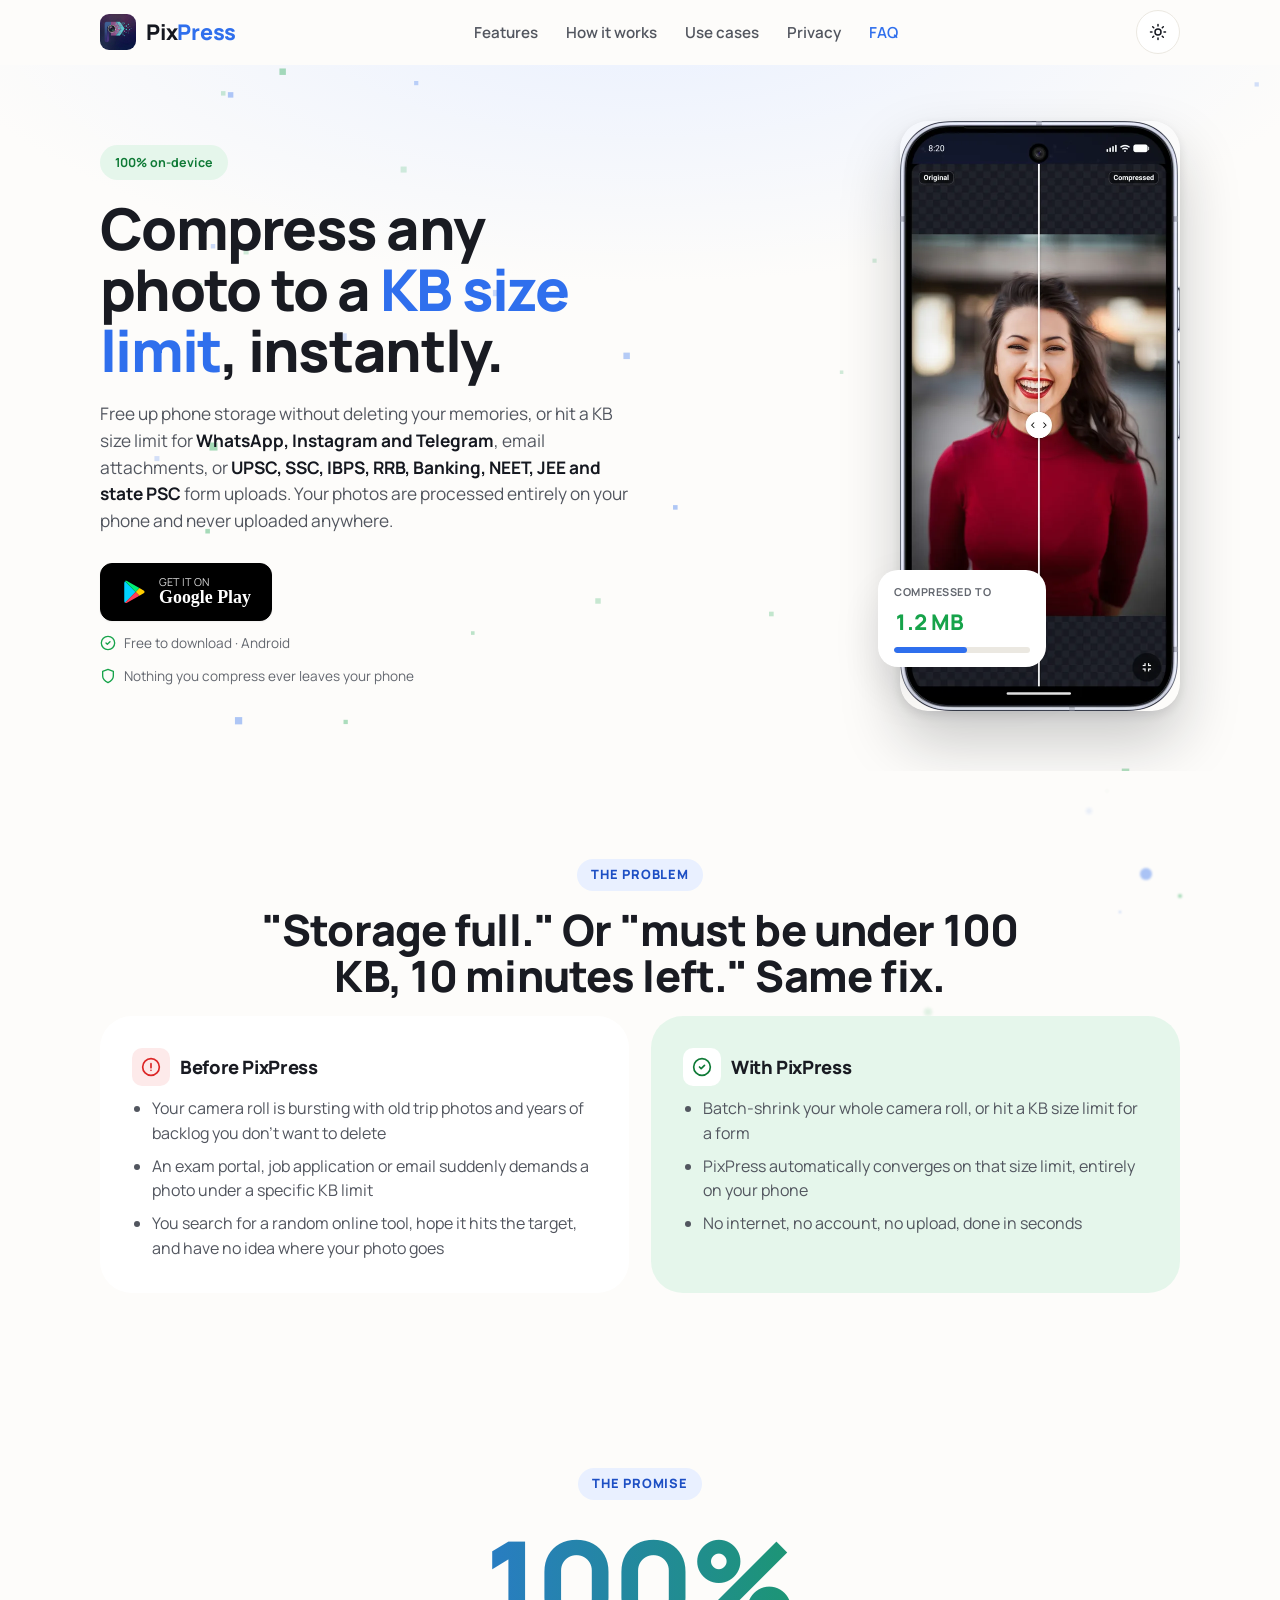
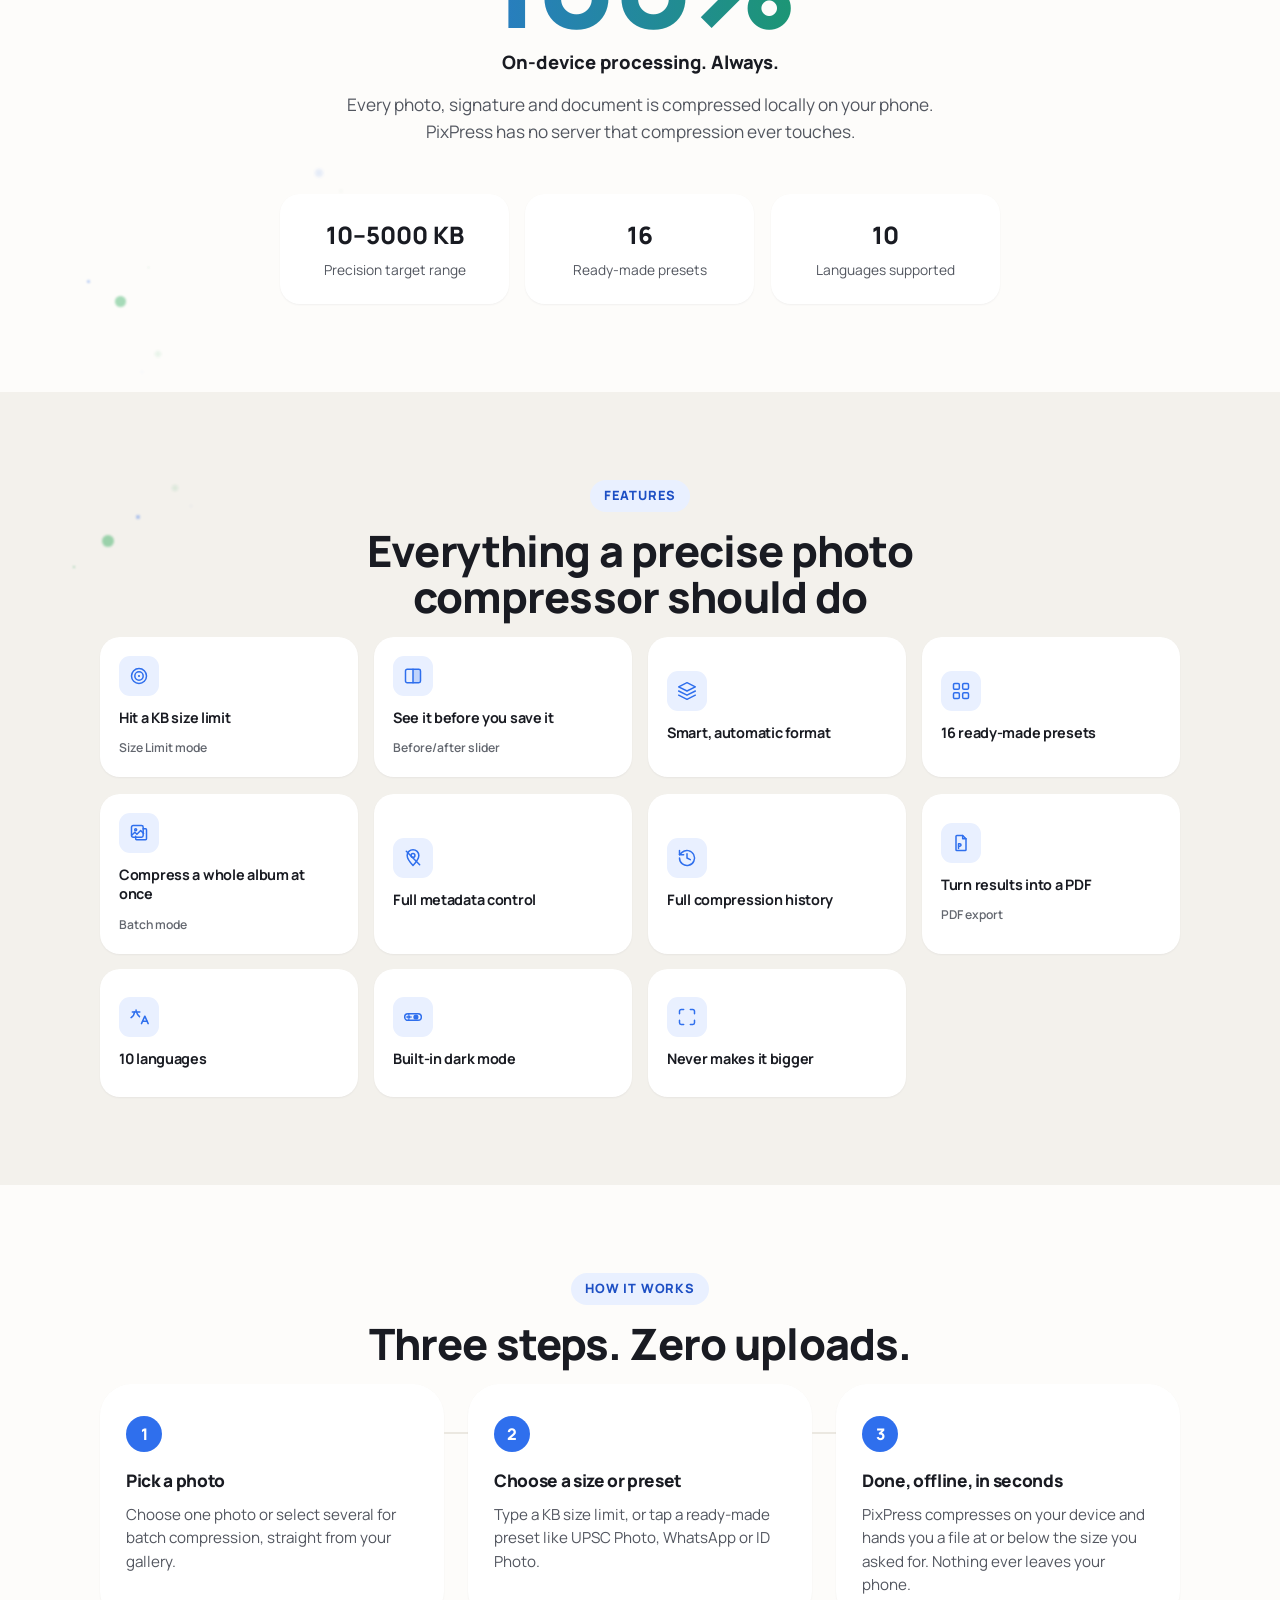
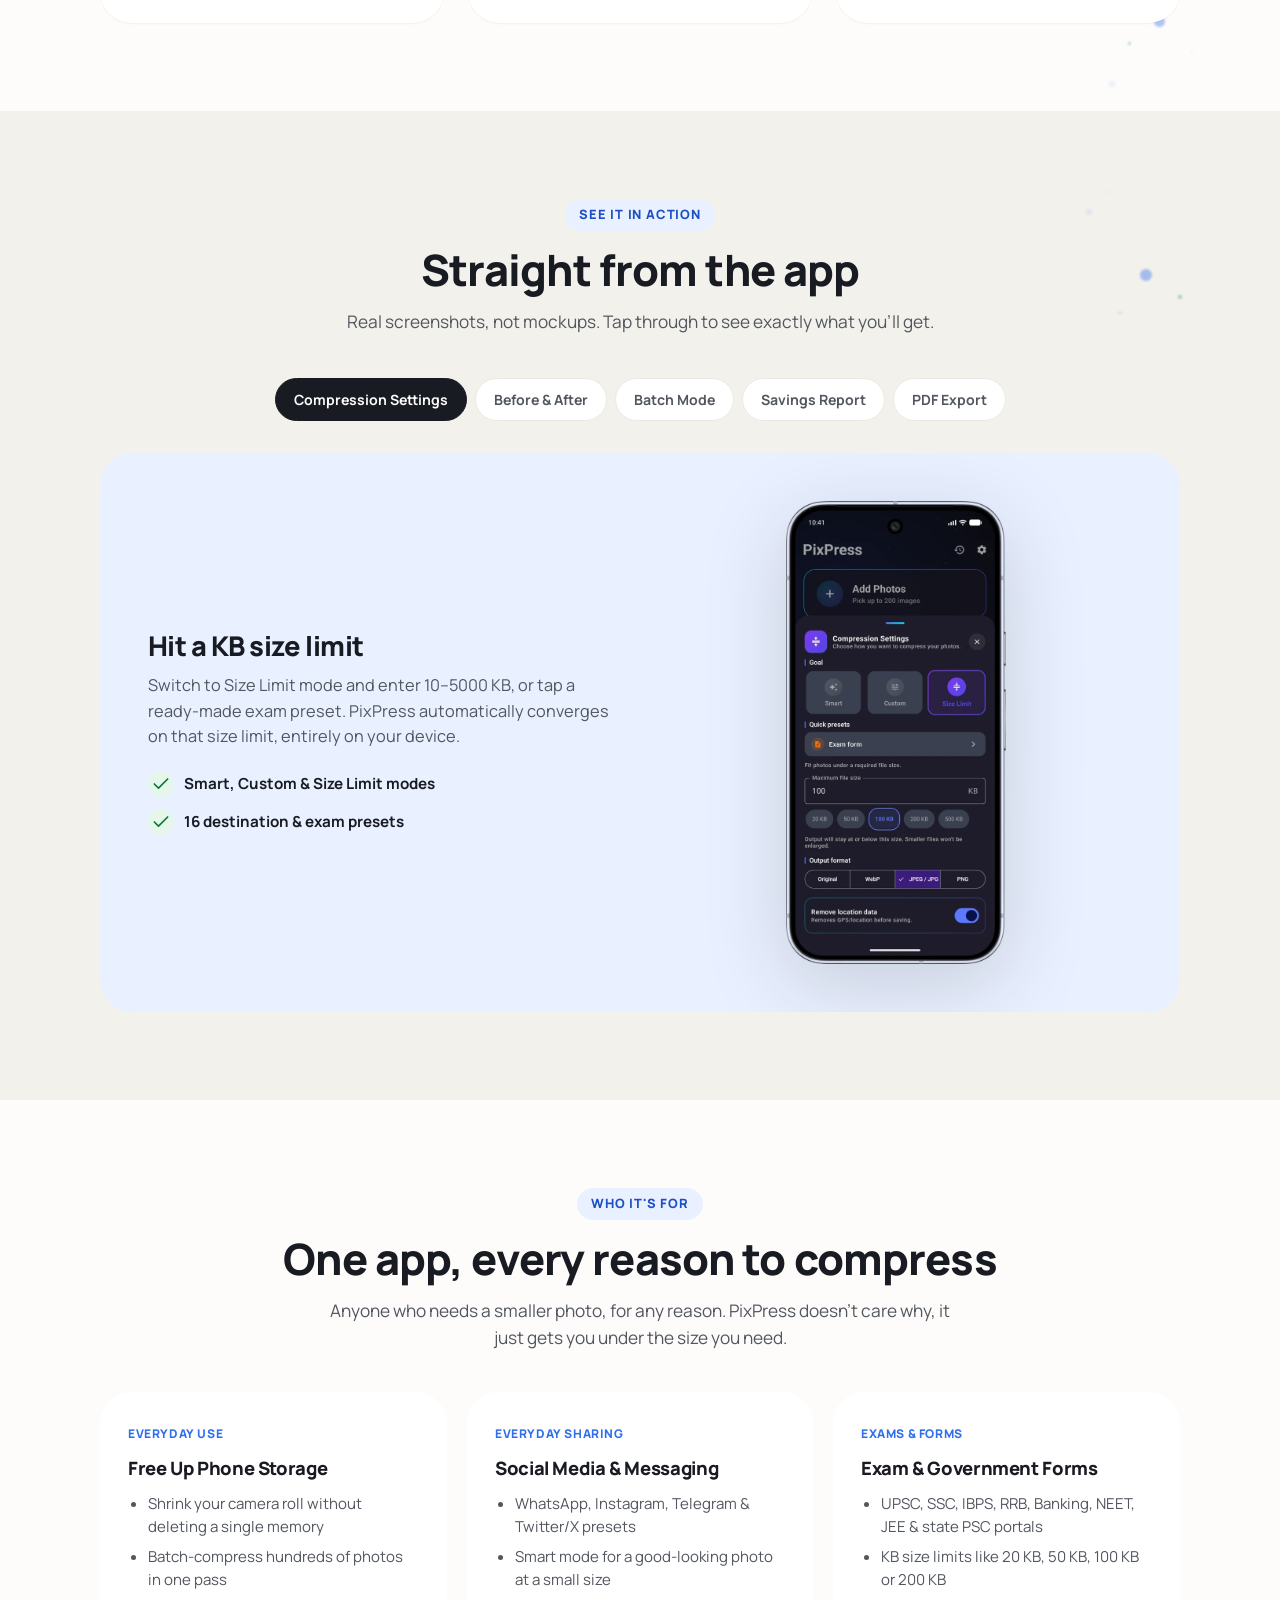
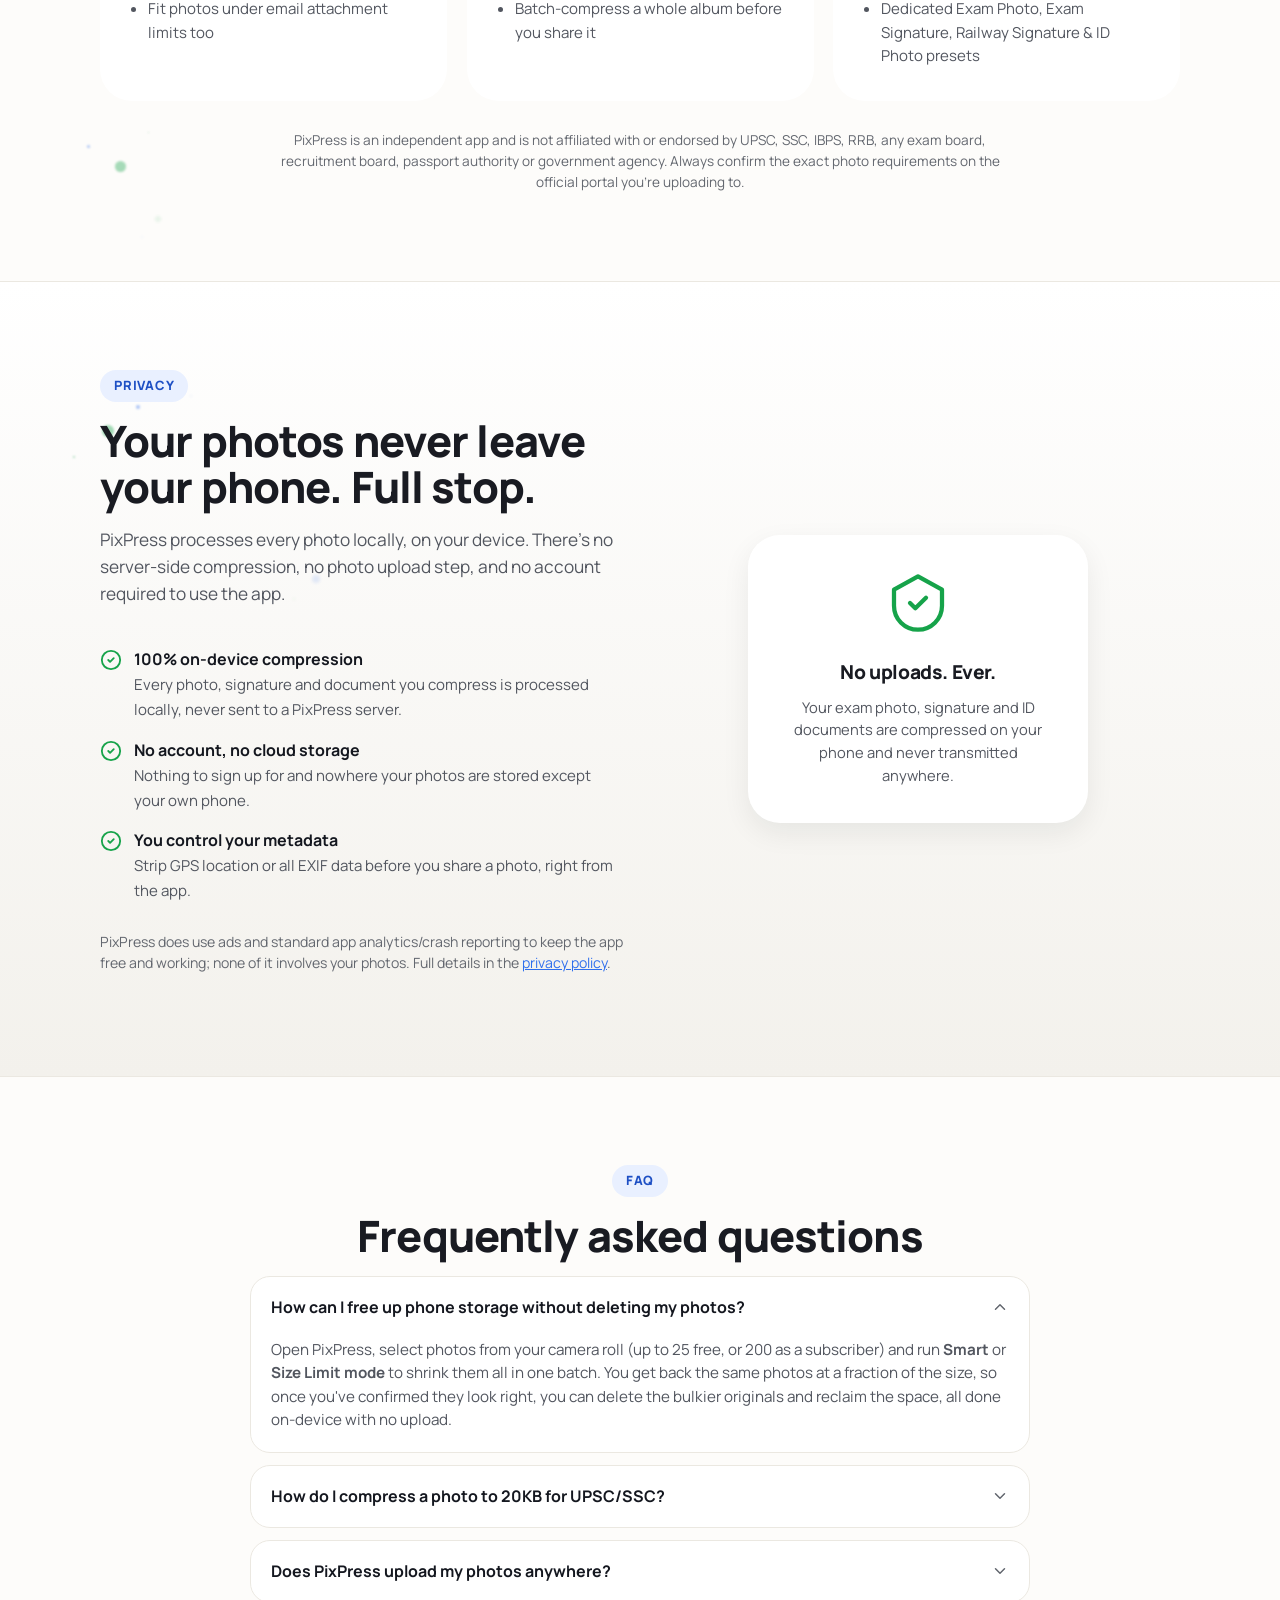
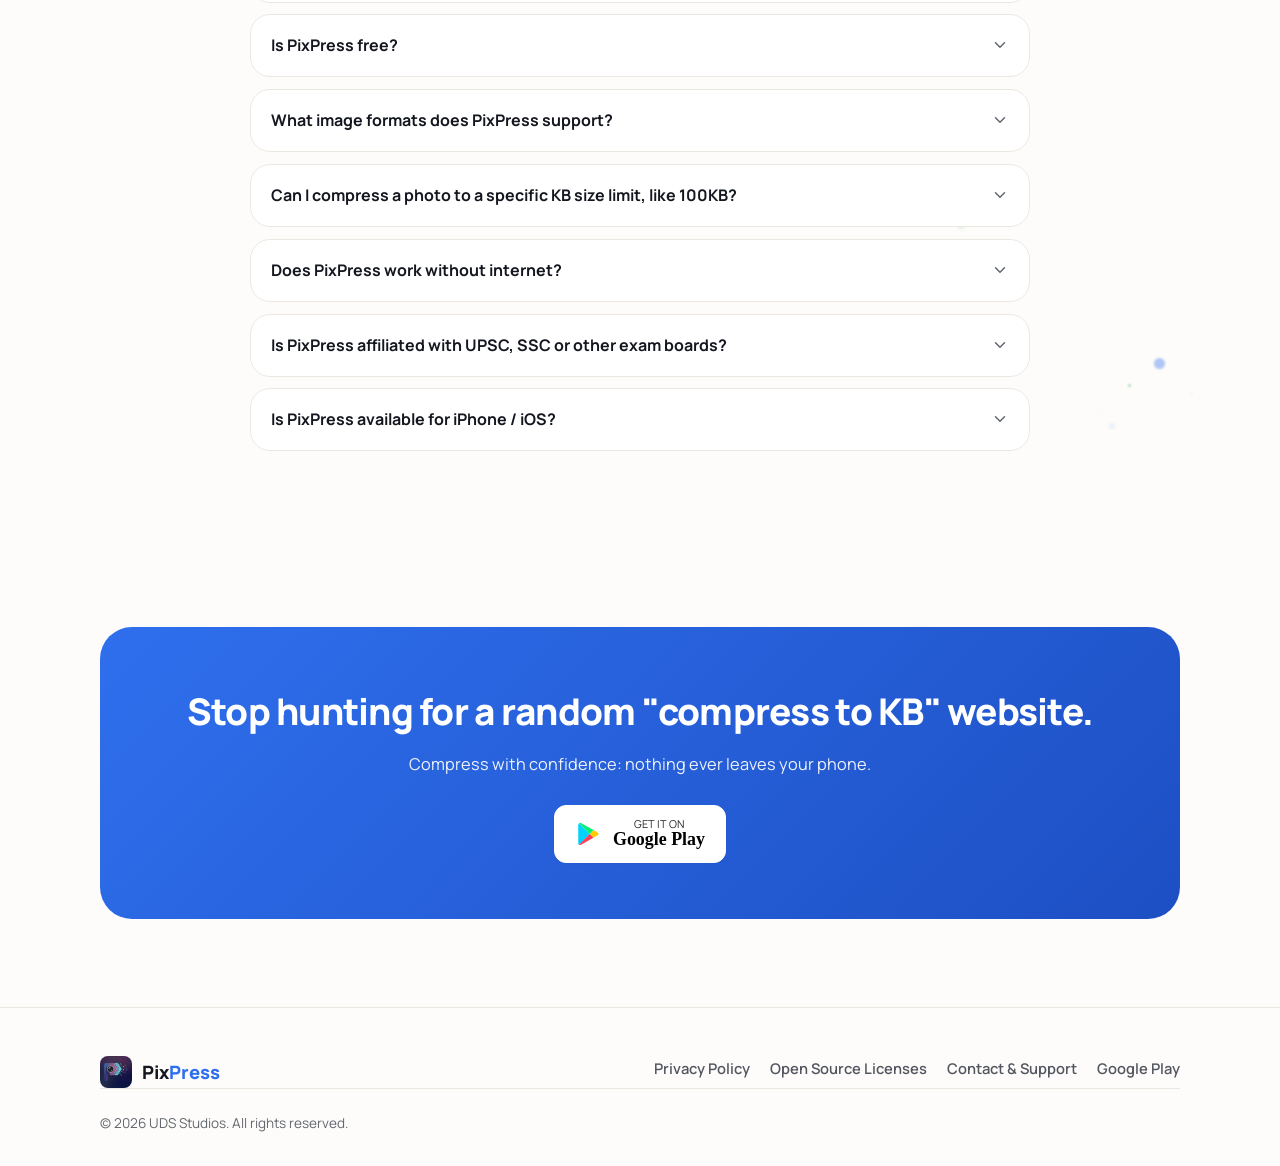
==== commit 377fb81b: "Add an open source licenses page and footer links licenses.html lists the libraries the app is built" ====
--- a/index.html
+++ b/index.html
@@ -777,6 +777,7 @@
       </div>
       <ul class="footer-links">
         <li><a href="privacy-policy.html">Privacy Policy</a></li>
+        <li><a href="licenses.html">Open Source Licenses</a></li>
         <li><a href="mailto:uds.apps.dev@gmail.com">Contact &amp; Support</a></li>
         <li><a data-play-link href="https://play.google.com/store/apps/details?id=com.uds.pixpress" target="_blank" rel="noopener">Google Play</a></li>
       </ul>
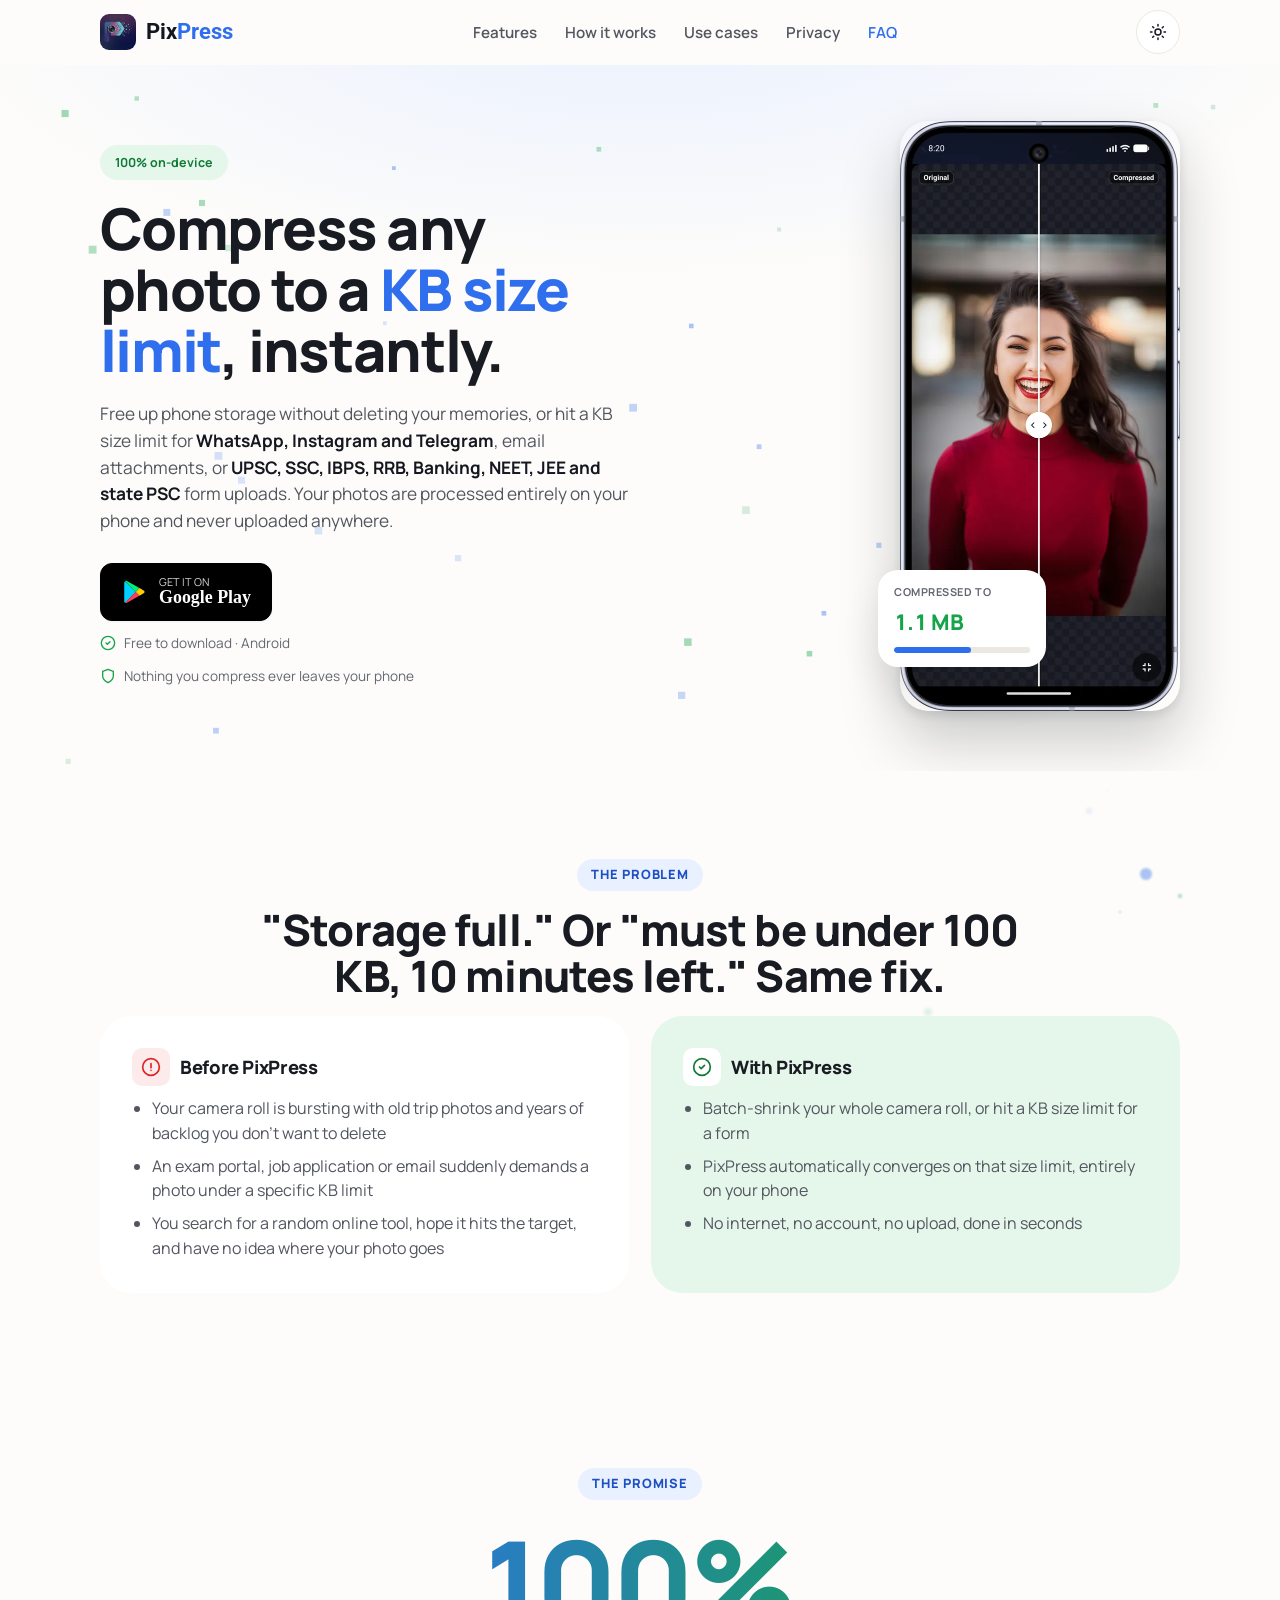
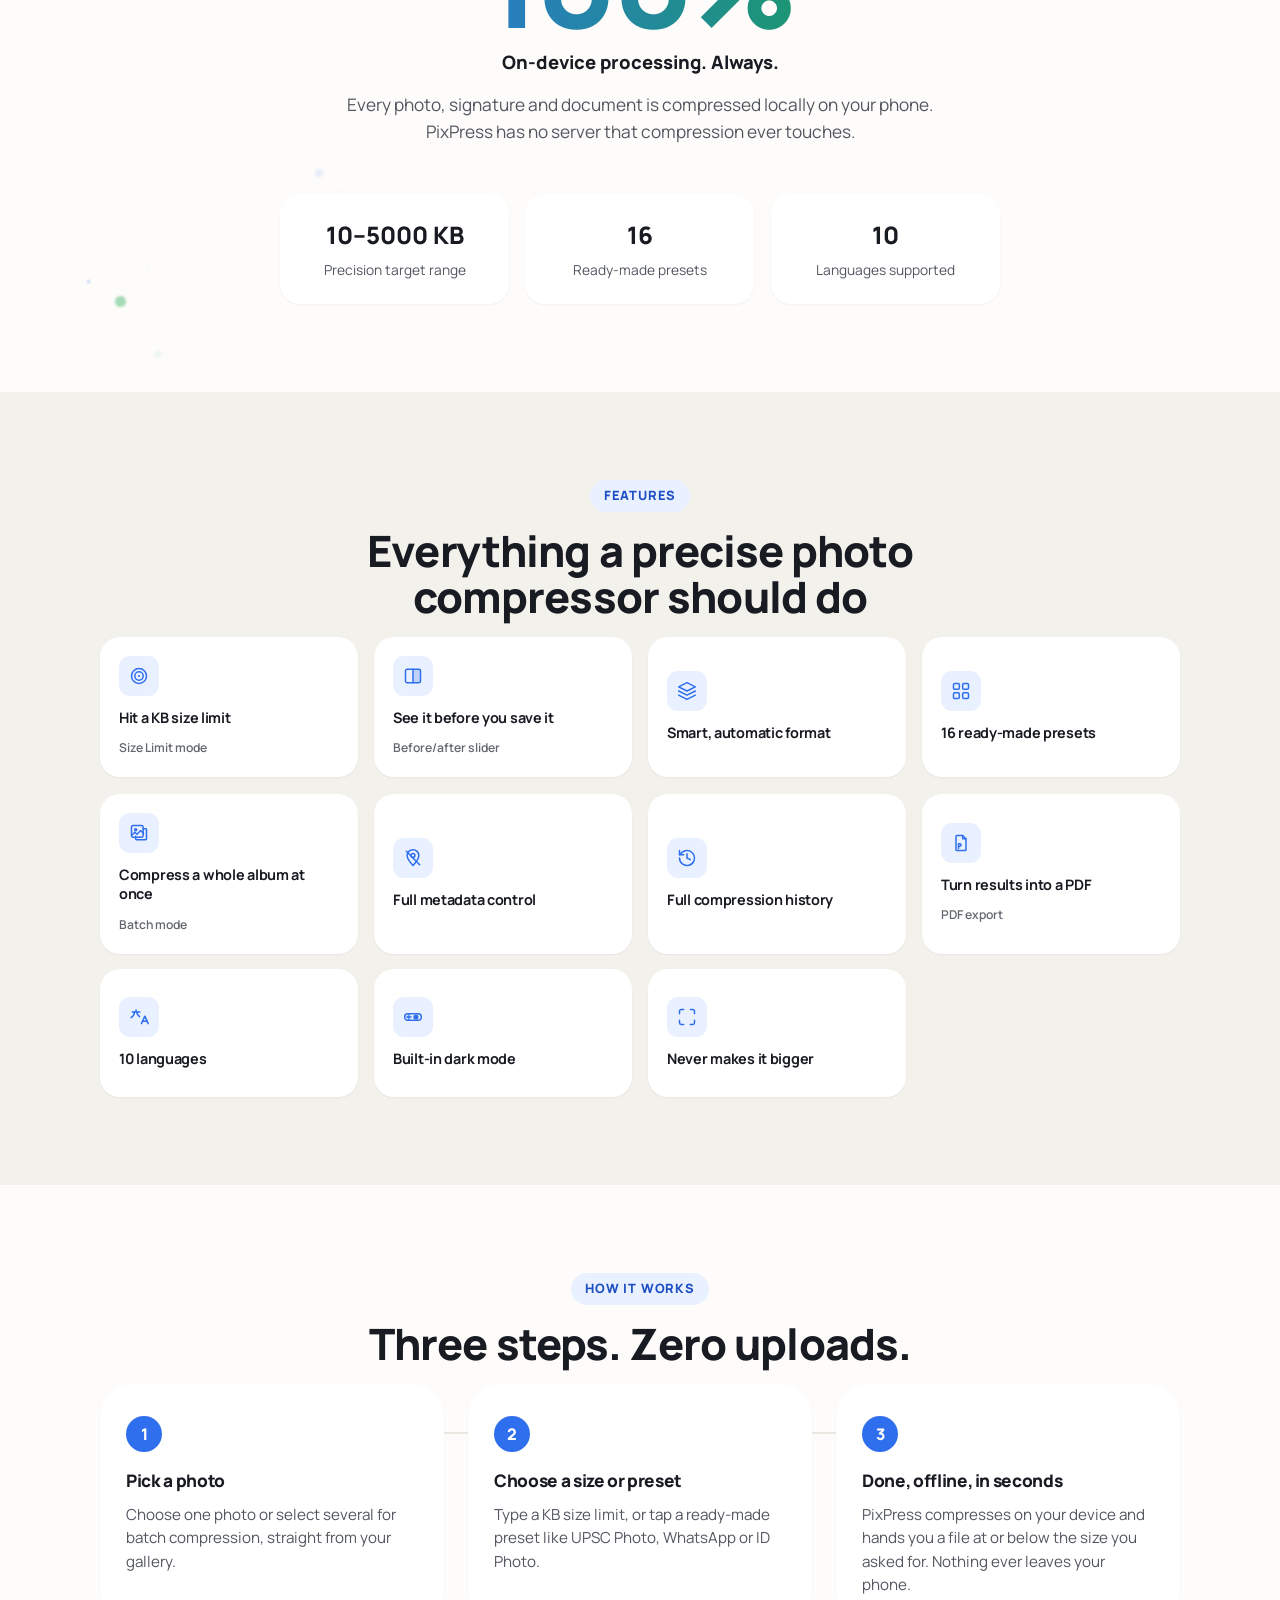
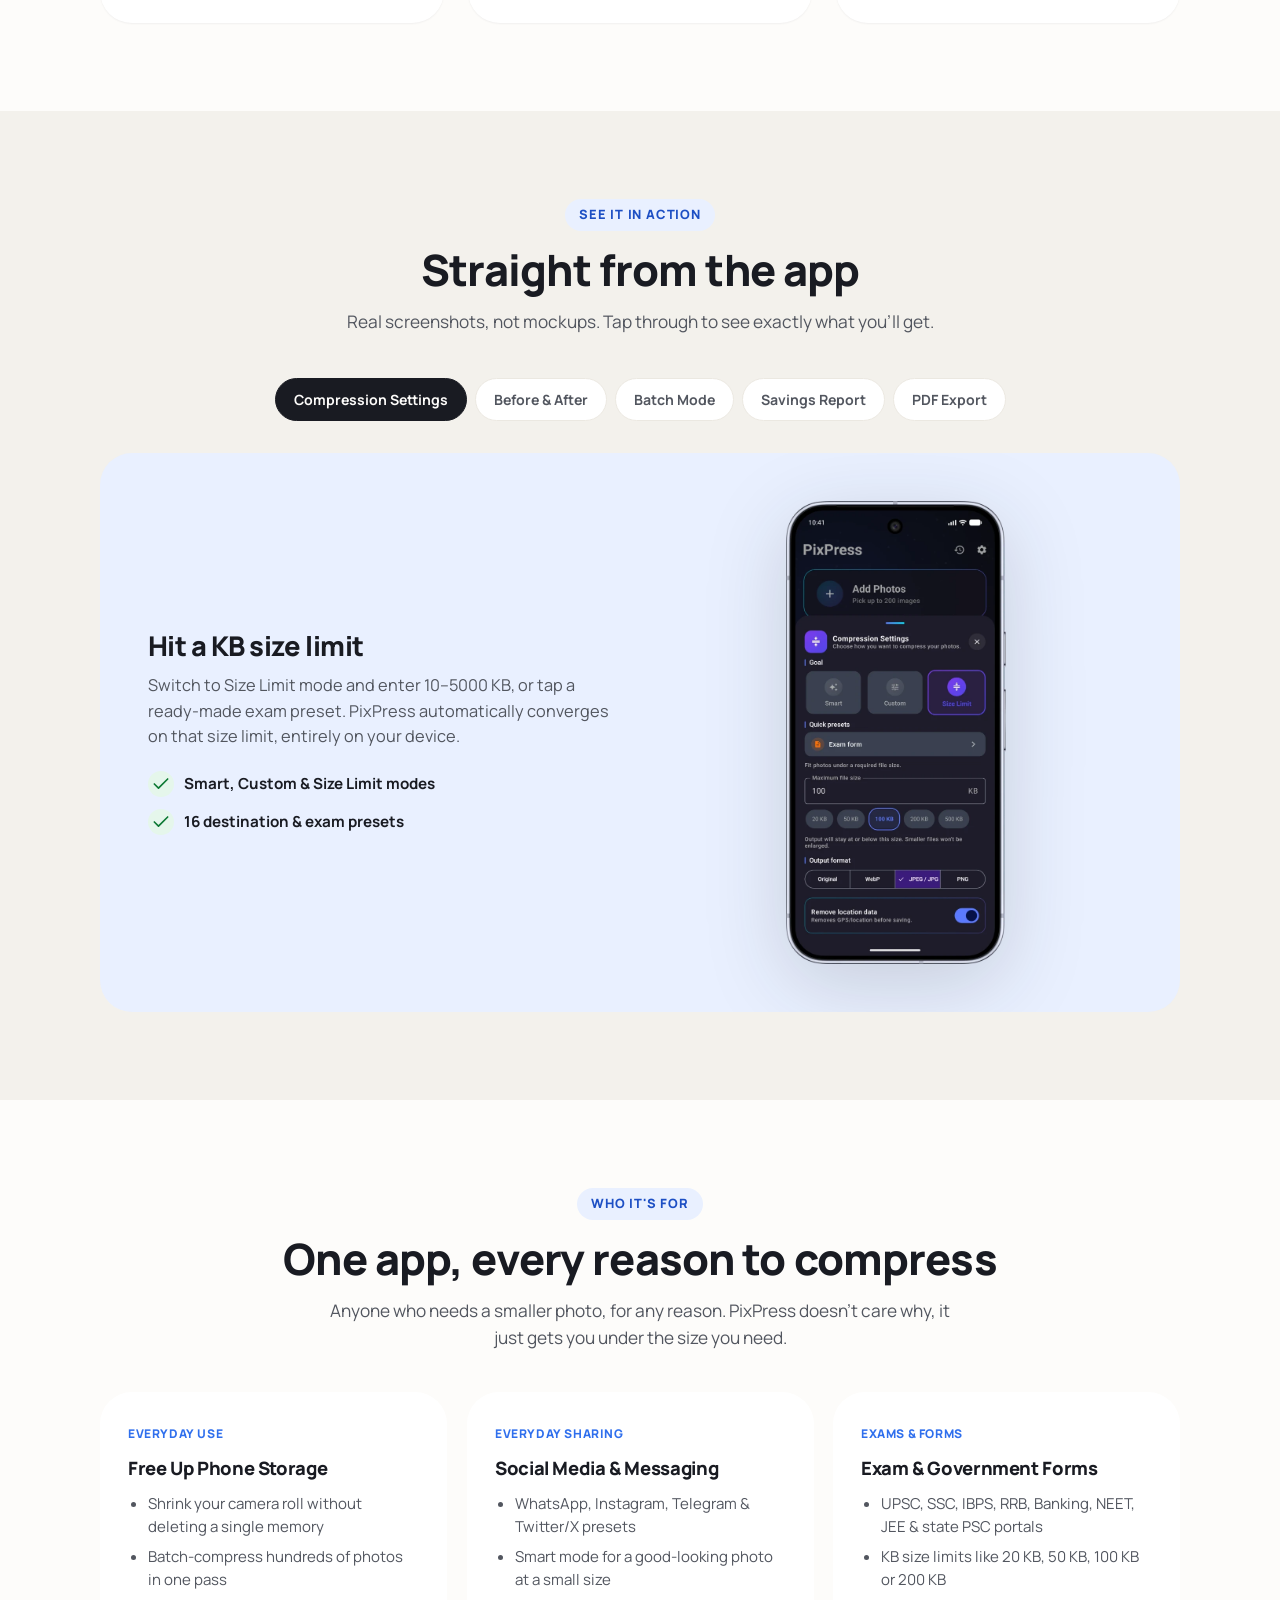
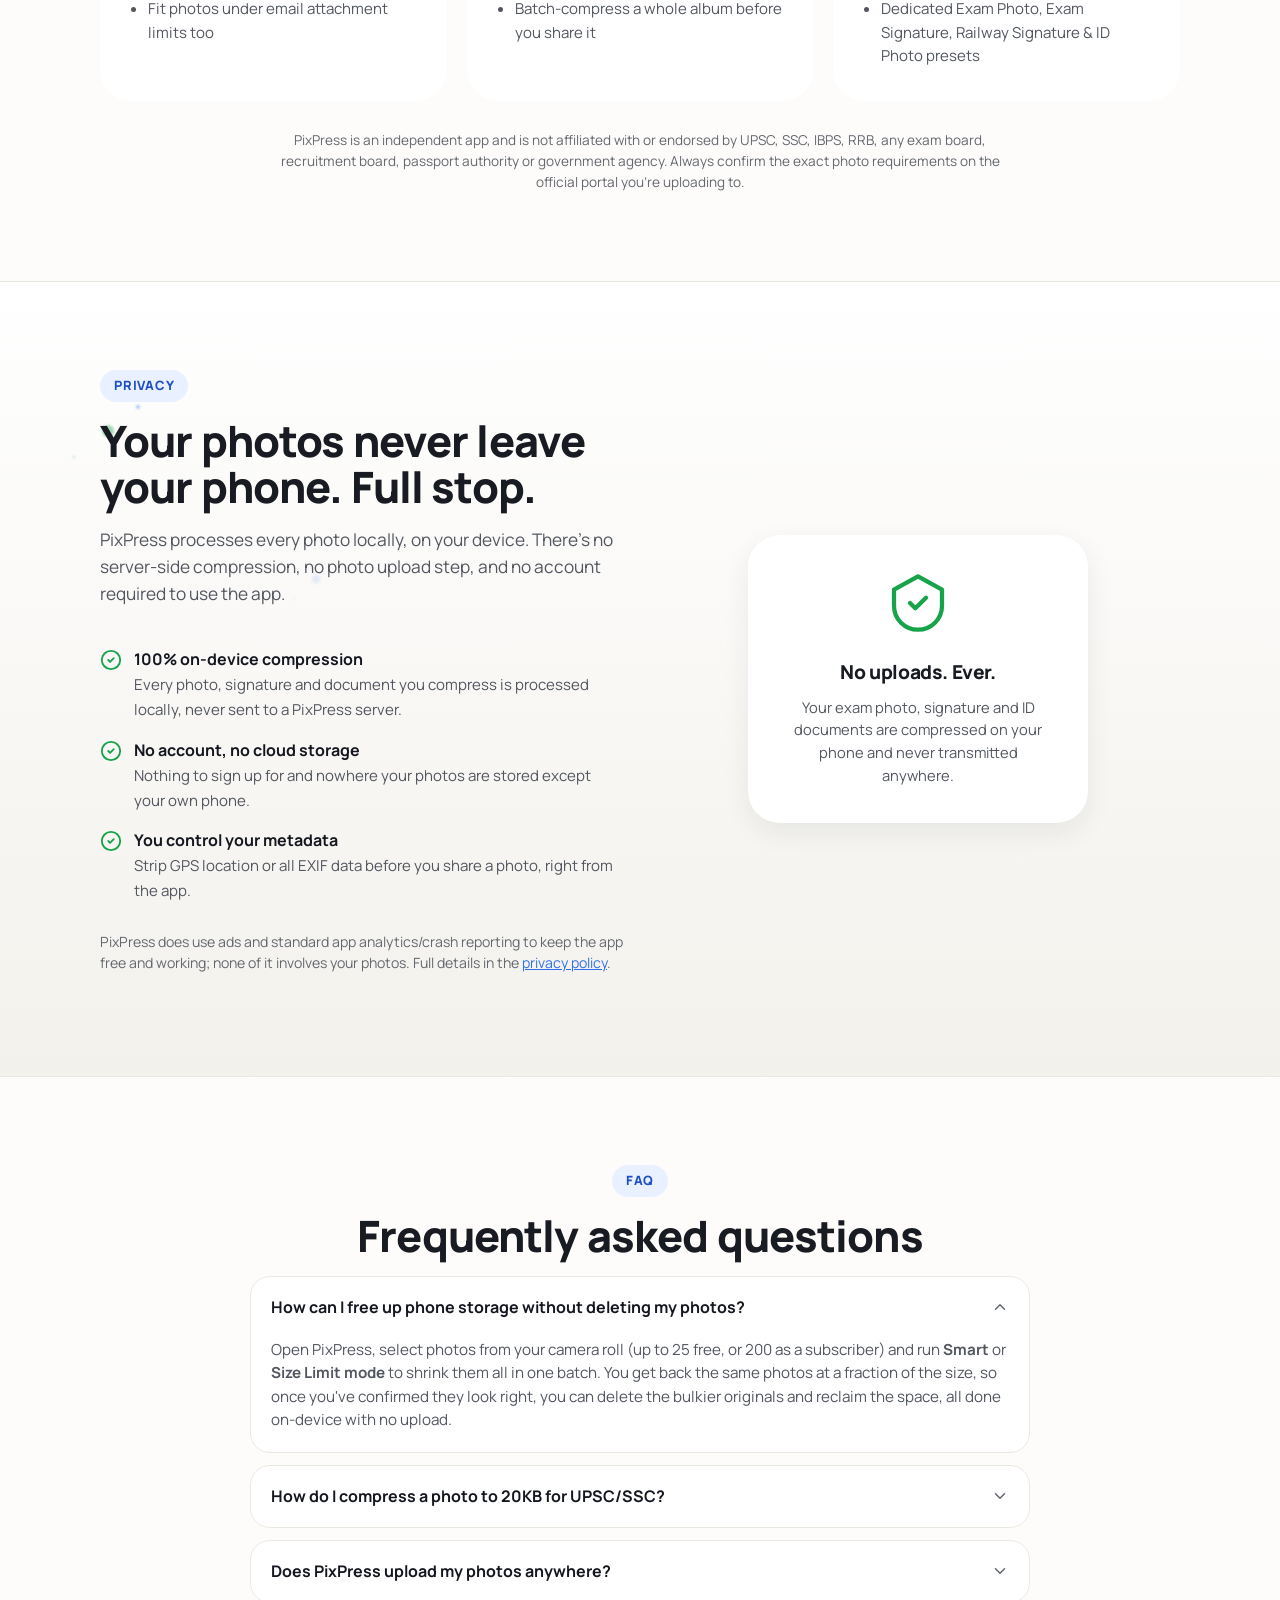
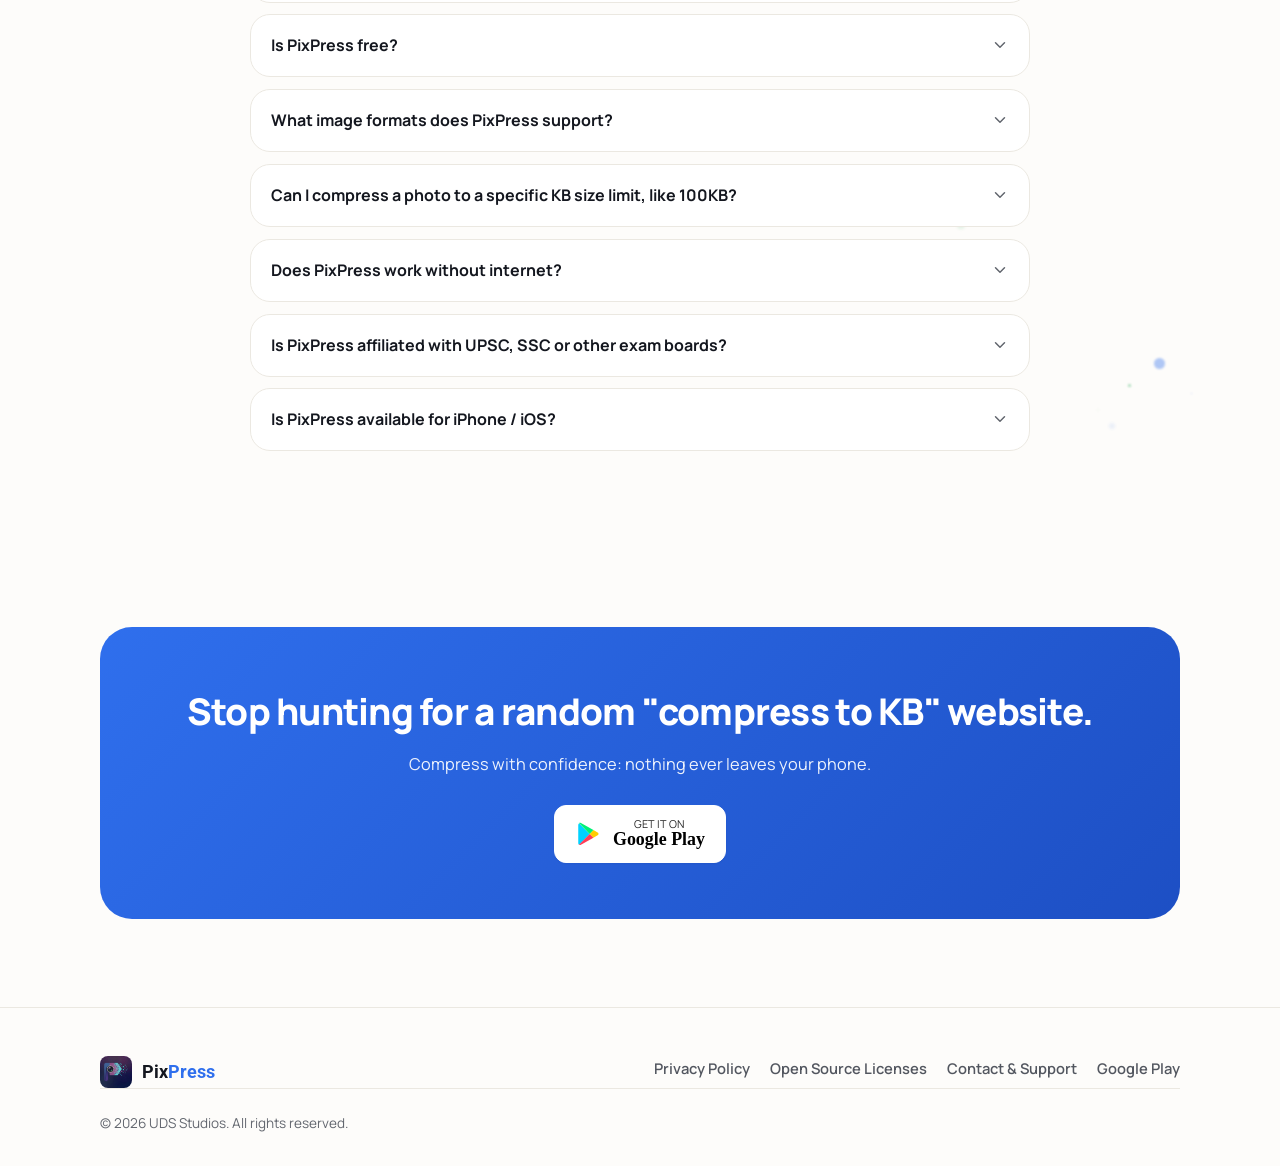
==== commit de3ea7c3: "Use the app's font (Roboto Bold) for the PixPress wordmark Loads only the letters in "PixPress" from" ====
--- a/index.html
+++ b/index.html
@@ -24,6 +24,8 @@
 <link rel="preconnect" href="https://fonts.googleapis.com">
 <link rel="preconnect" href="https://fonts.gstatic.com" crossorigin>
 <link rel="stylesheet" href="https://fonts.googleapis.com/css2?family=Manrope:wght@500;600;700;800&display=swap">
+<!-- Roboto Bold, only the letters in "PixPress": the wordmark uses the same font as the app -->
+<link rel="stylesheet" href="https://fonts.googleapis.com/css2?family=Roboto:wght@700&text=PixPres&display=swap">
 
 <!-- Favicons -->
 <link rel="icon" type="image/png" sizes="32x32" href="assets/img/favicon-32.png">
--- a/assets/css/style.css
+++ b/assets/css/style.css
@@ -156,6 +156,12 @@
 }
 .brand img { width: 36px; height: 36px; border-radius: 9px; }
 .brand-accent { color: var(--color-primary); }
+/* Wordmark matches the app: Roboto Bold ("PixPress" only; loaded with a text= subset), no negative tracking. */
+.brand-name {
+  font-family: "Roboto", "Segoe UI", system-ui, -apple-system, sans-serif;
+  font-weight: 700;
+  letter-spacing: 0;
+}
 
 .main-nav {
   display: none;
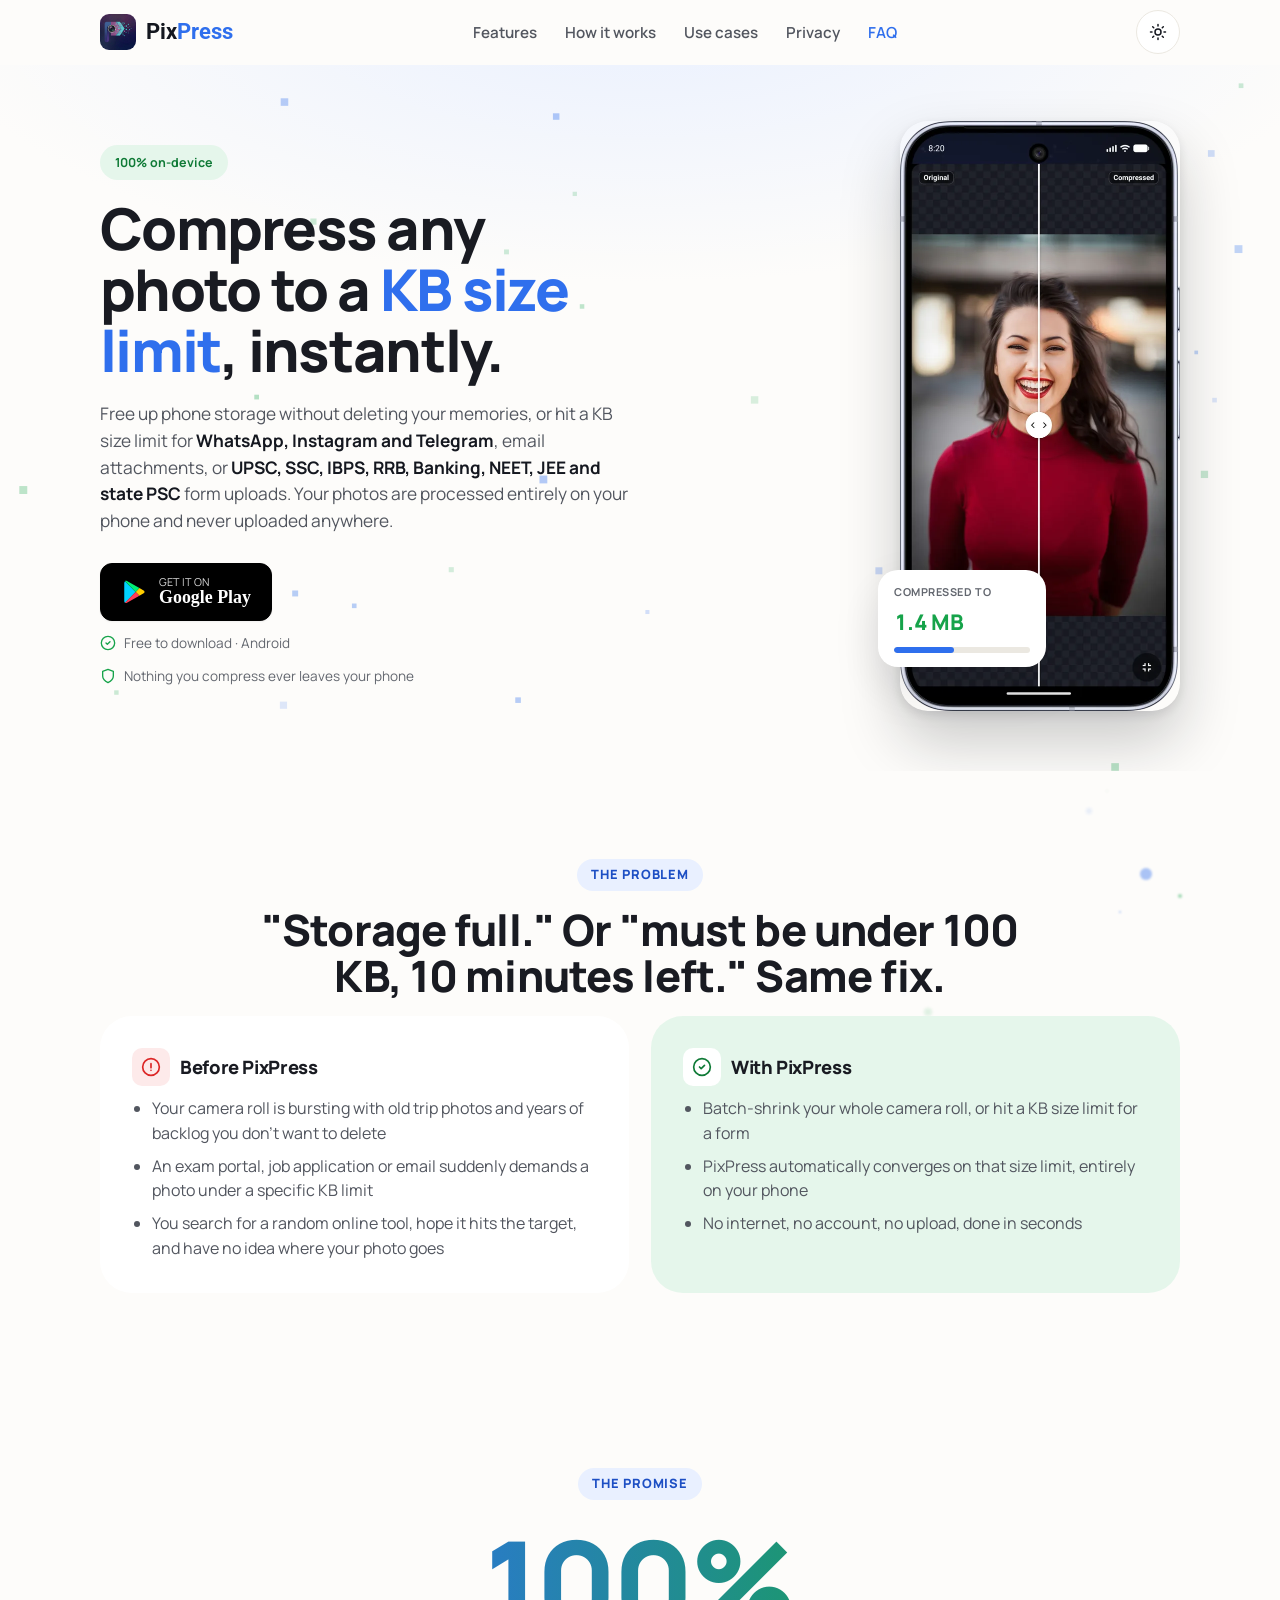
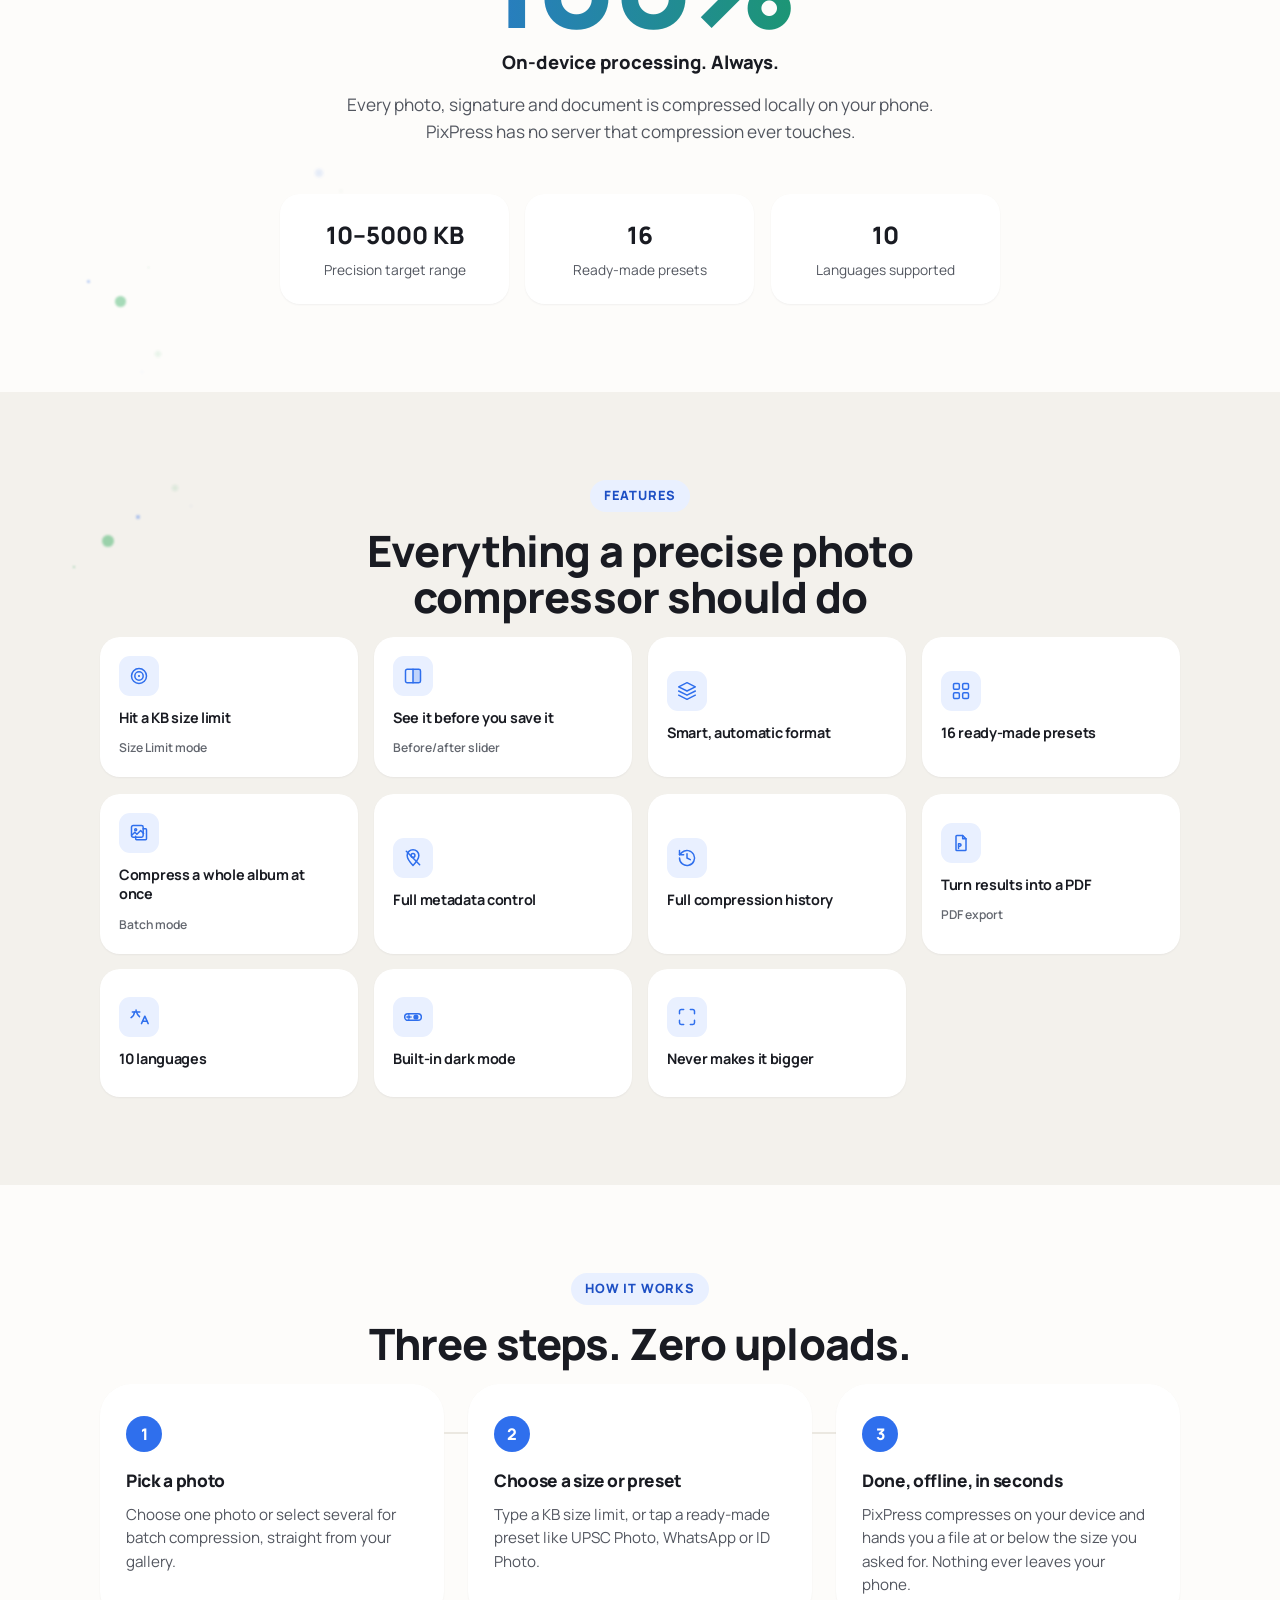
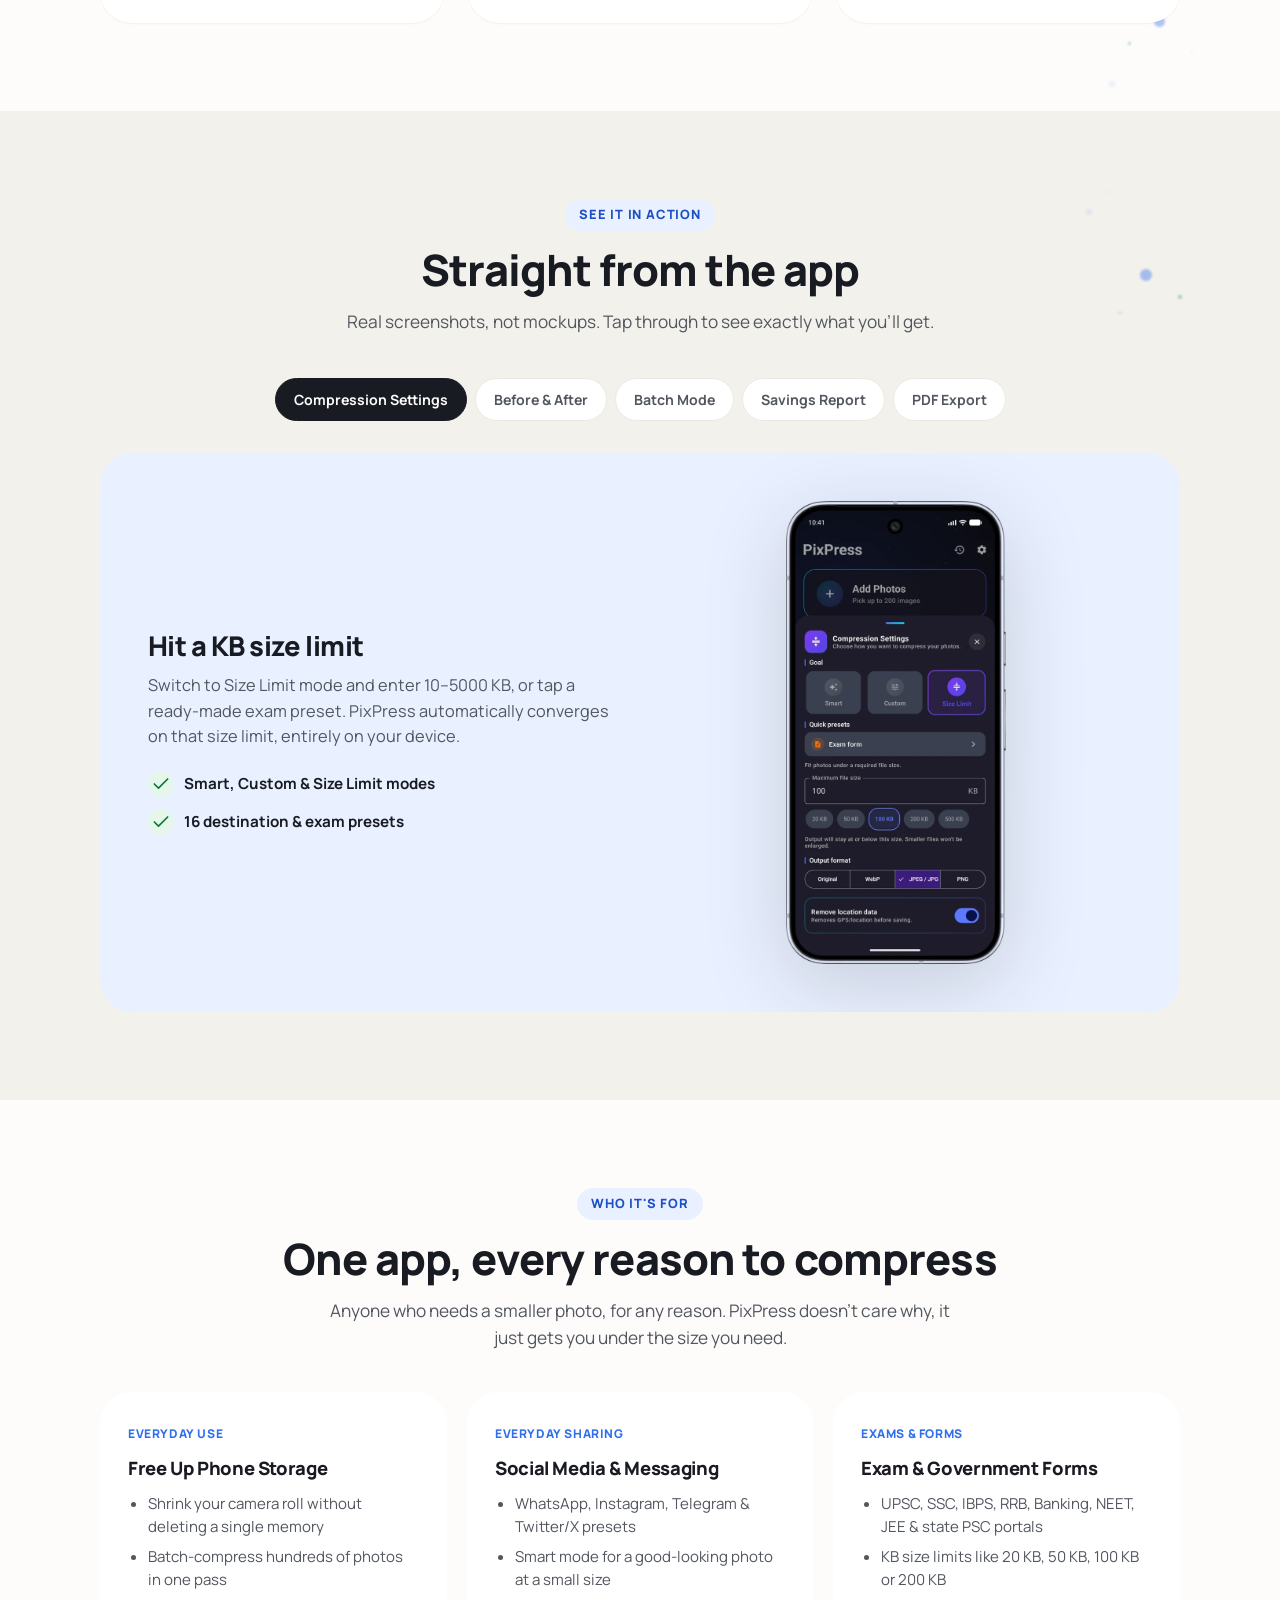
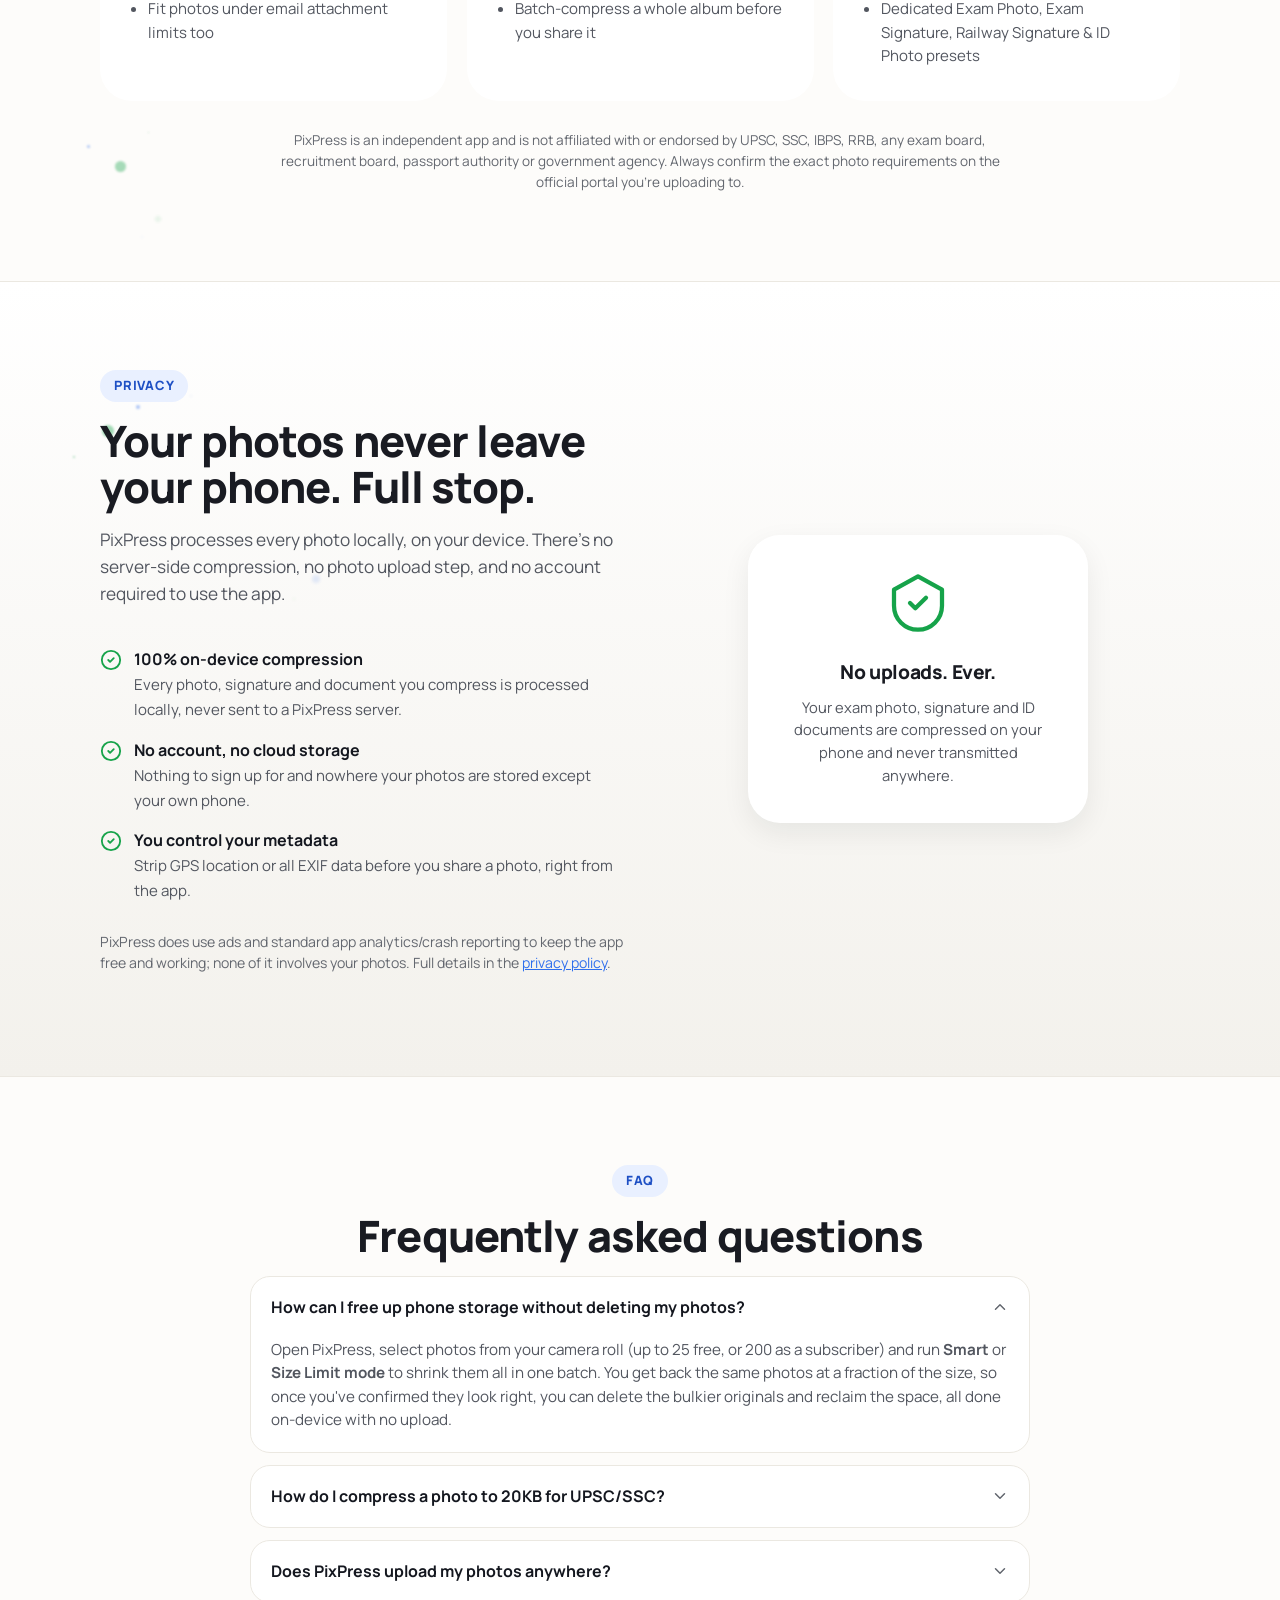
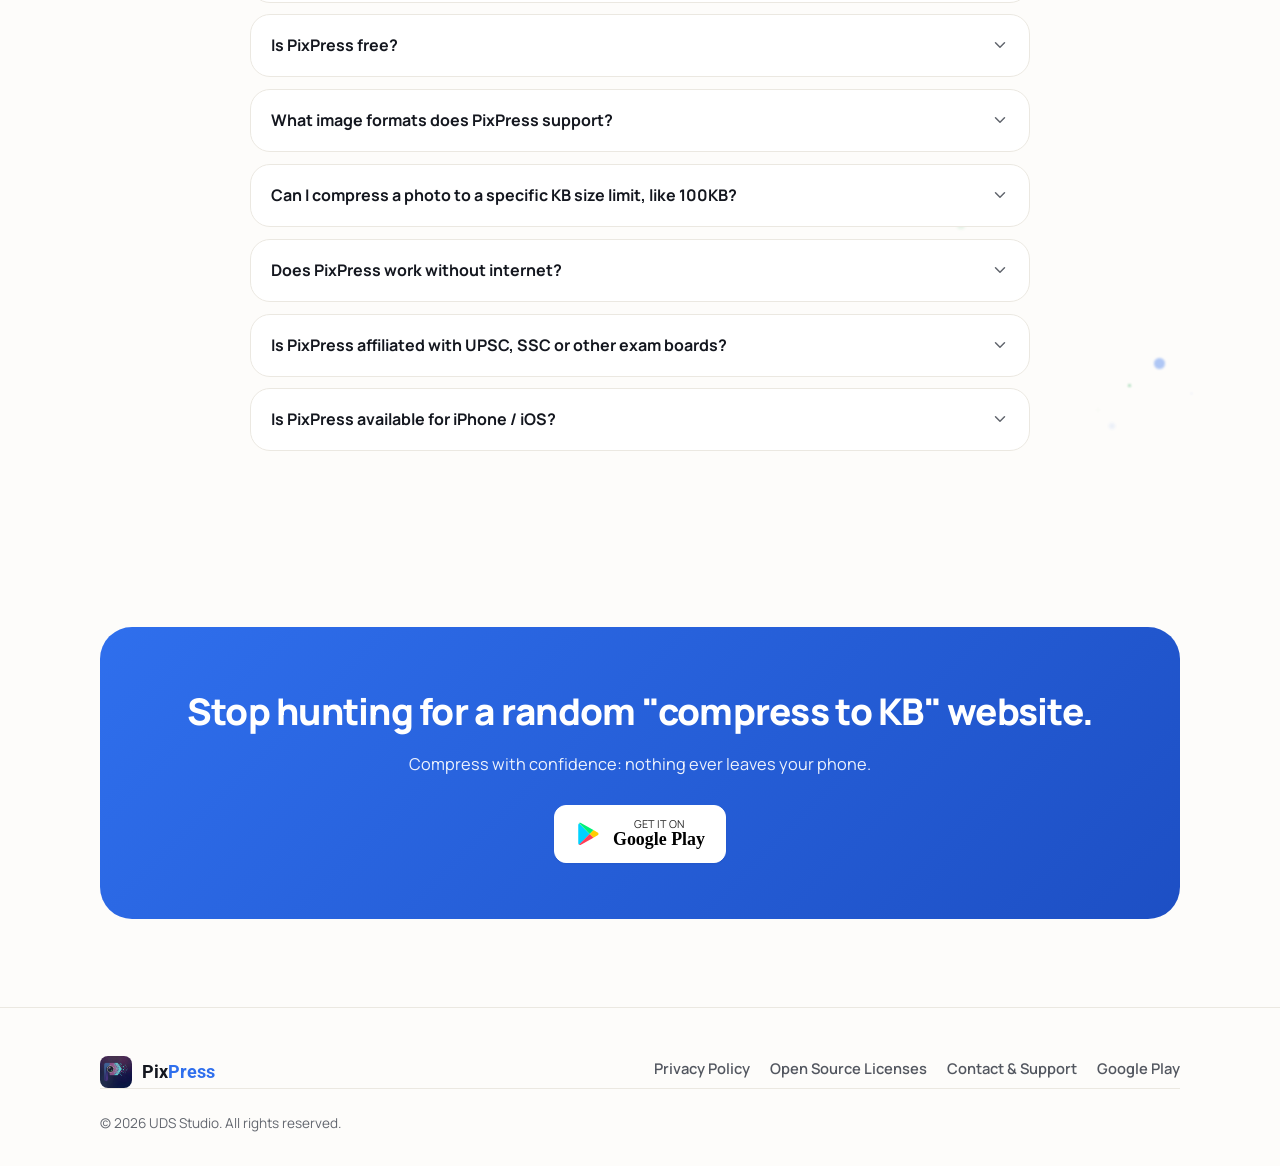
==== commit 495d0db0: "Use UDS Studio as the developer name in the footer and structured data Matches the developer name sh" ====
--- a/index.html
+++ b/index.html
@@ -70,7 +70,7 @@
   },
   "publisher": {
     "@type": "Organization",
-    "name": "UDS Studios"
+    "name": "UDS Studio"
   },
   "installUrl": "https://play.google.com/store/apps/details?id=com.uds.pixpress",
   "screenshot": [
@@ -785,7 +785,7 @@
       </ul>
     </div>
     <div class="footer-bottom">
-      <span>&copy; <span id="currentYear">2026</span> UDS Studios. All rights reserved.</span>
+      <span>&copy; <span id="currentYear">2026</span> UDS Studio. All rights reserved.</span>
     </div>
   </div>
 </footer>
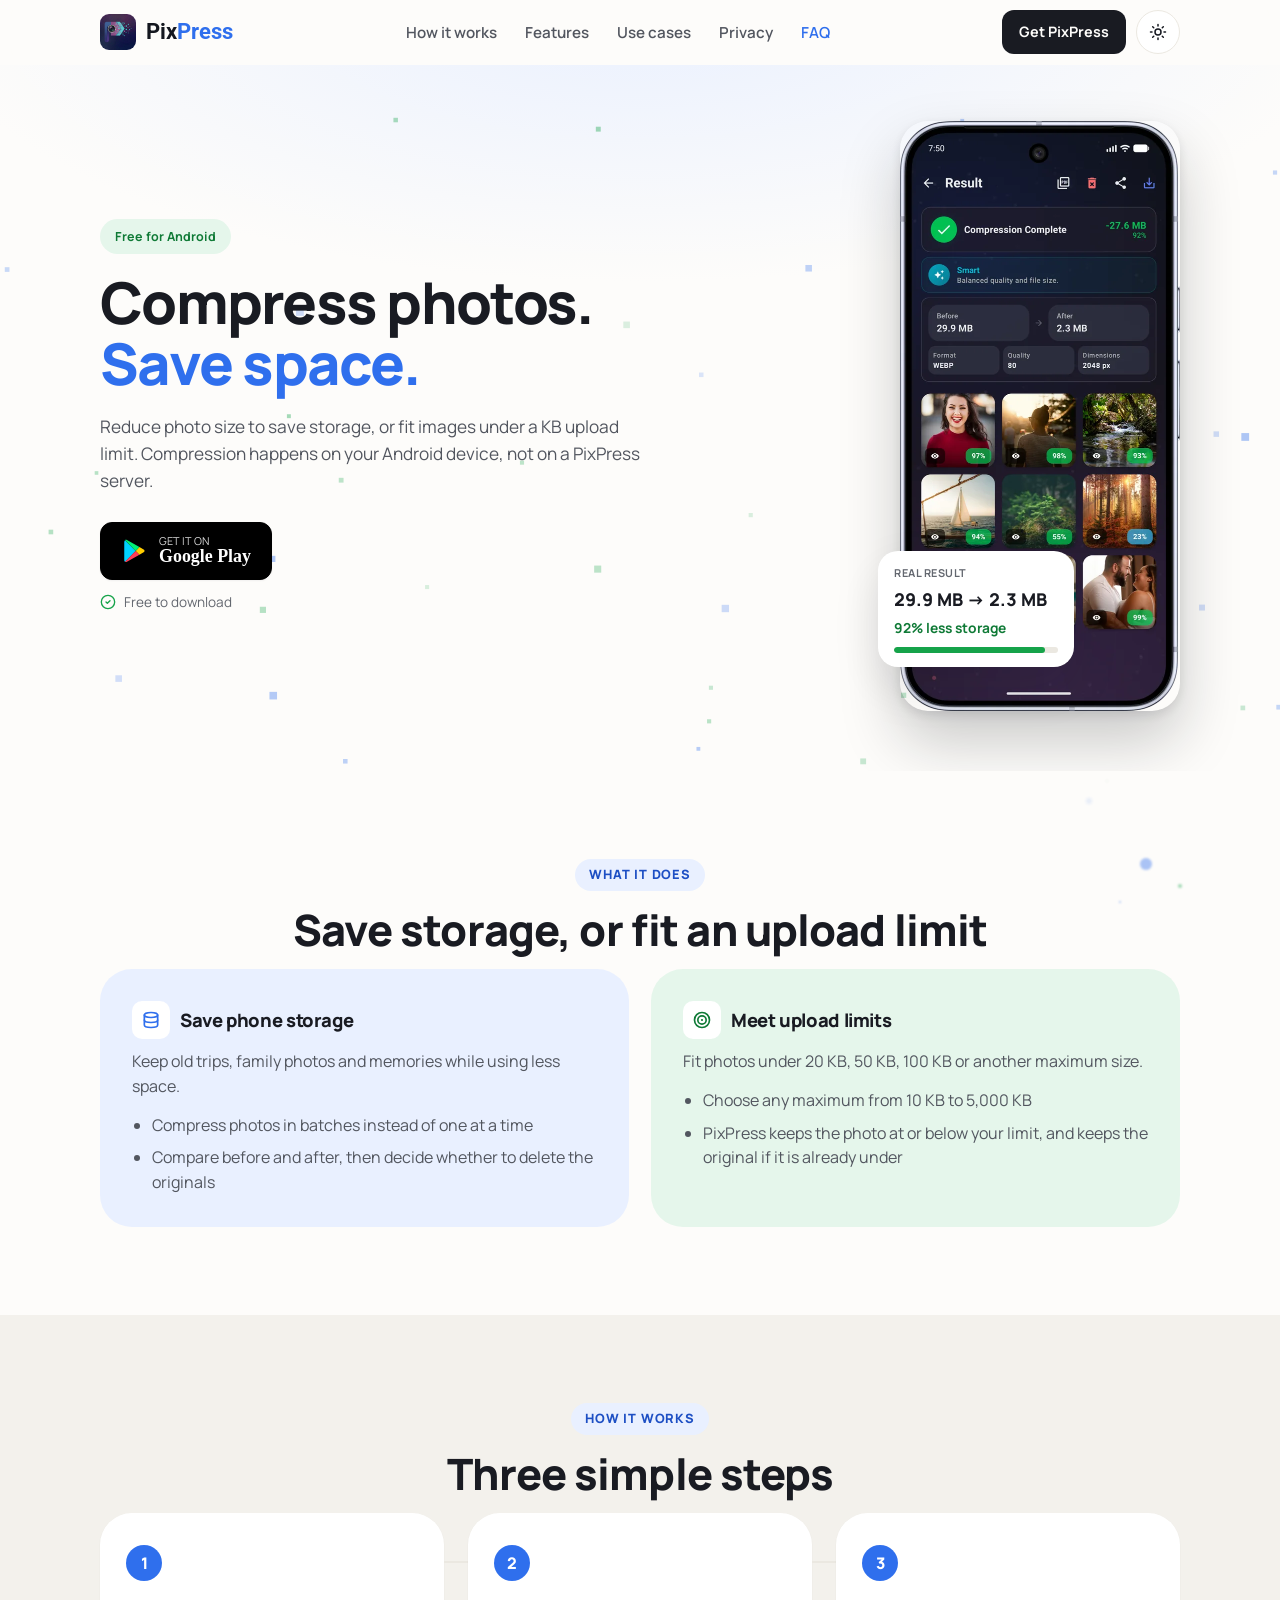
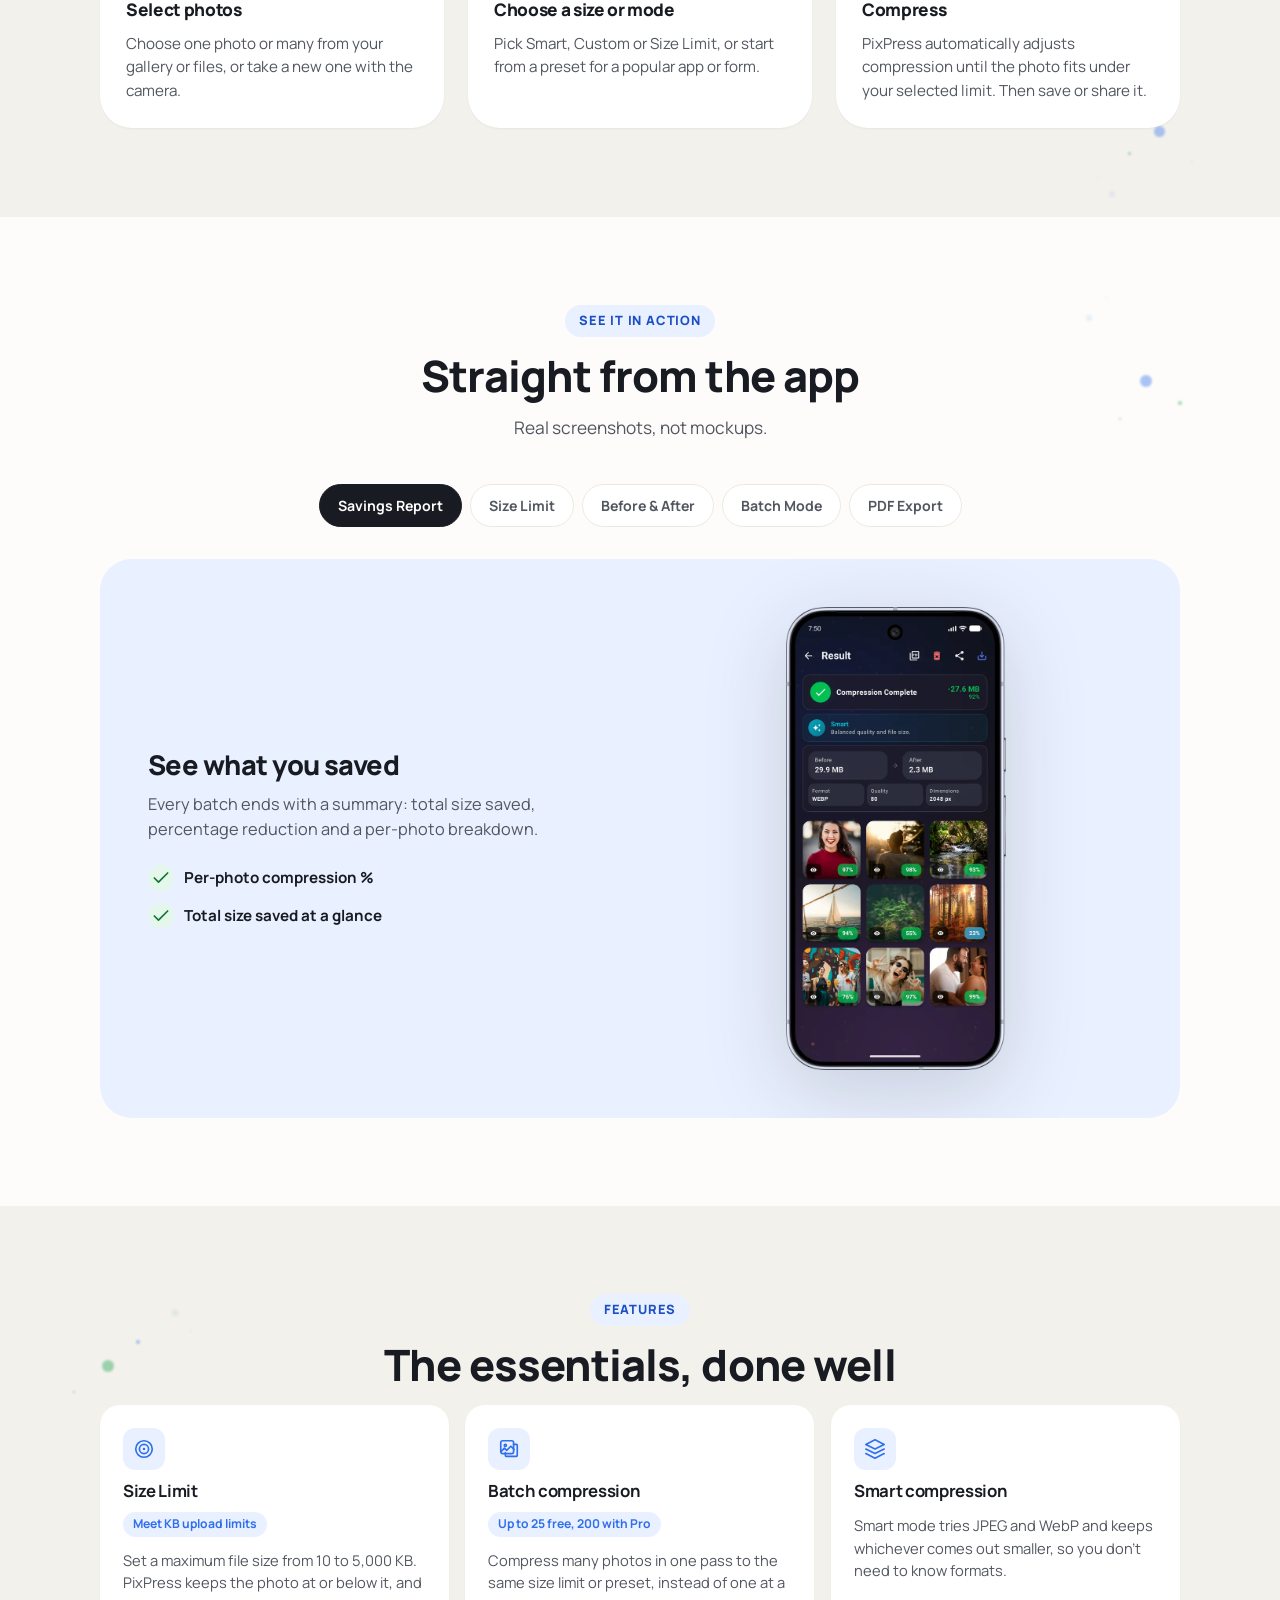
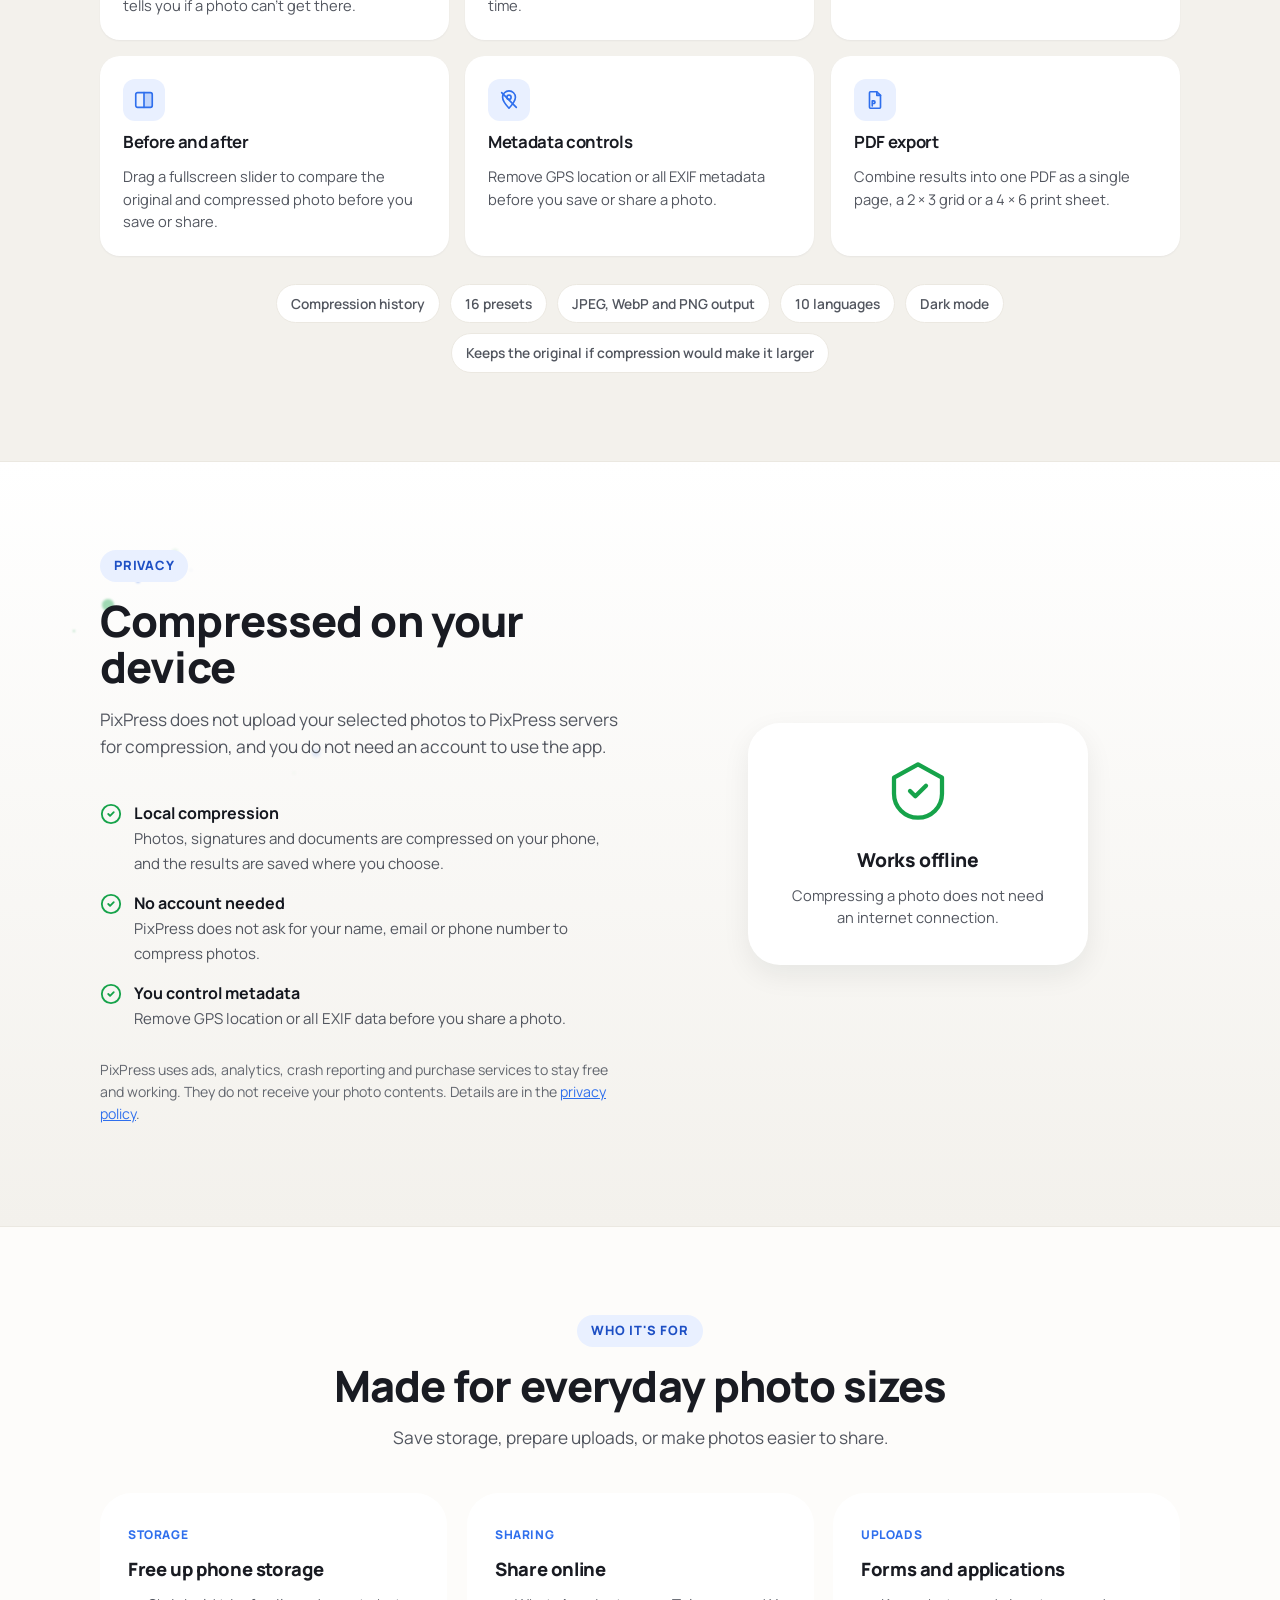
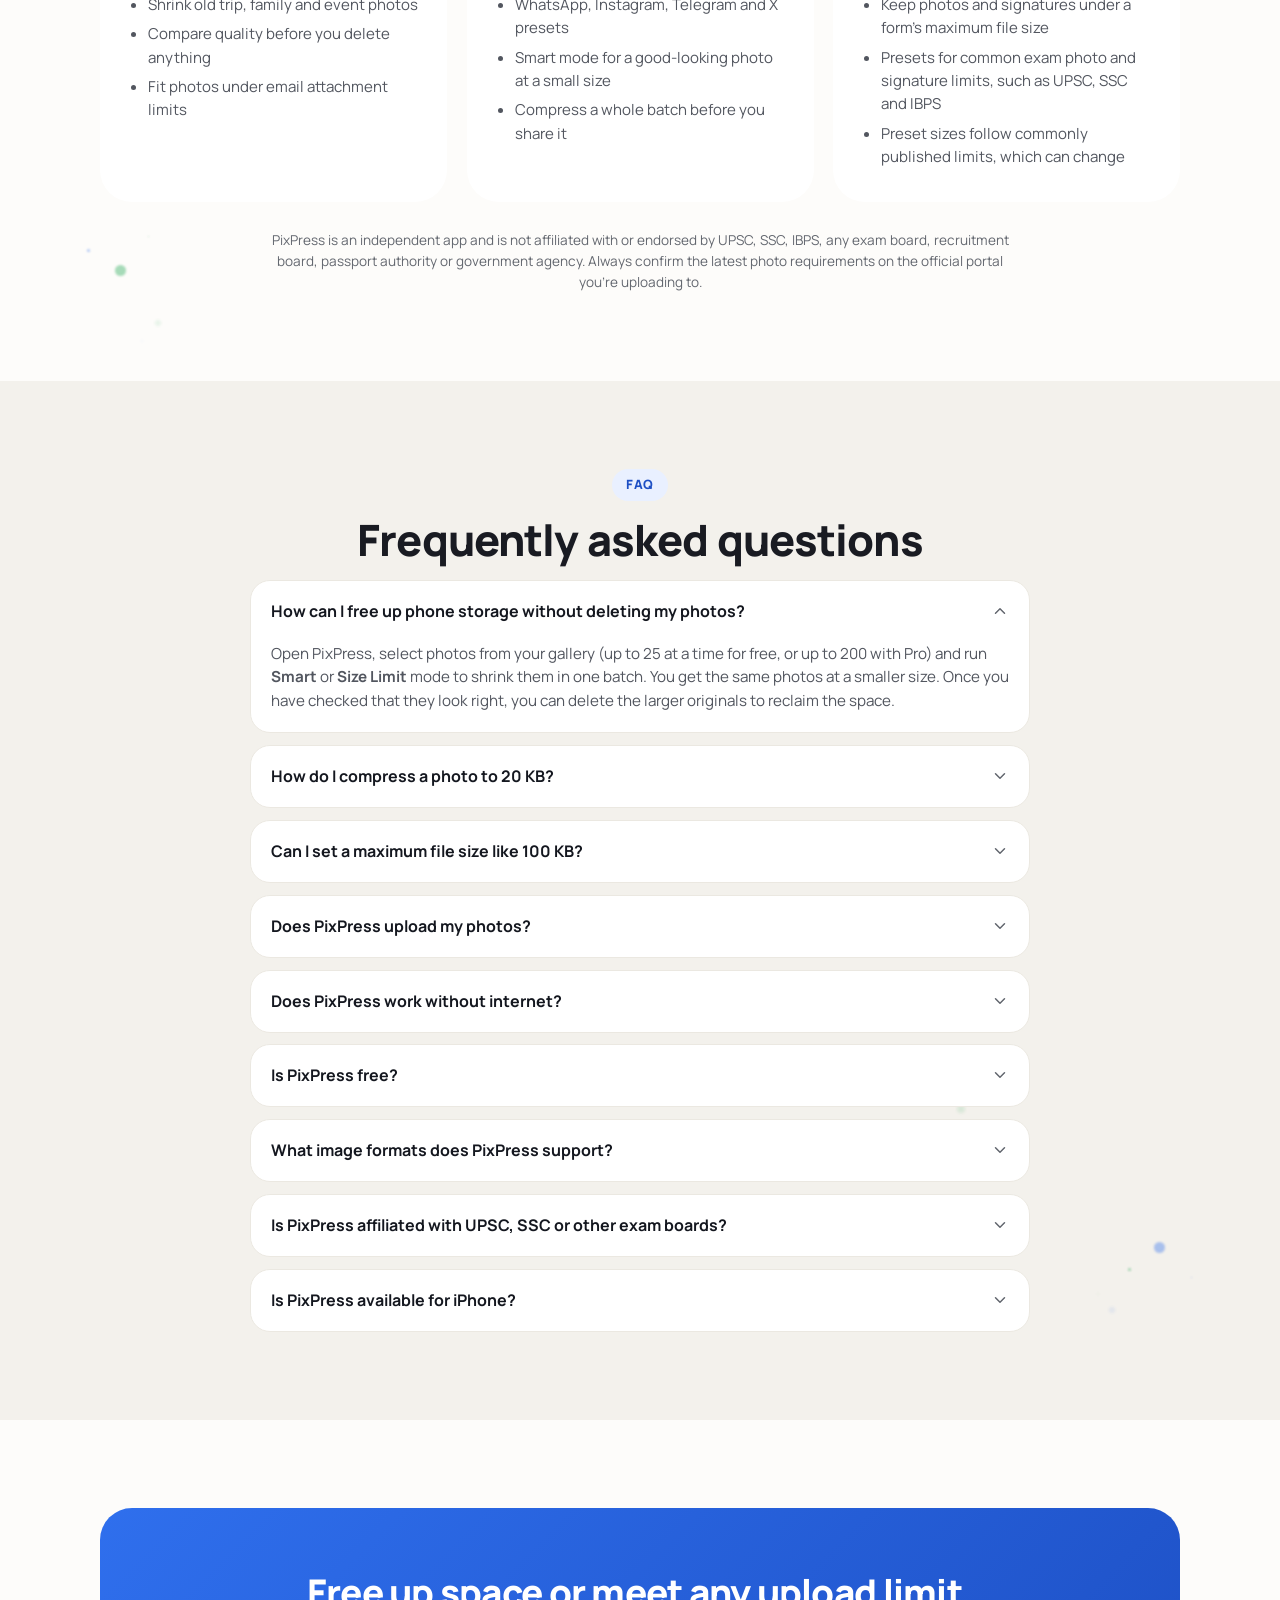
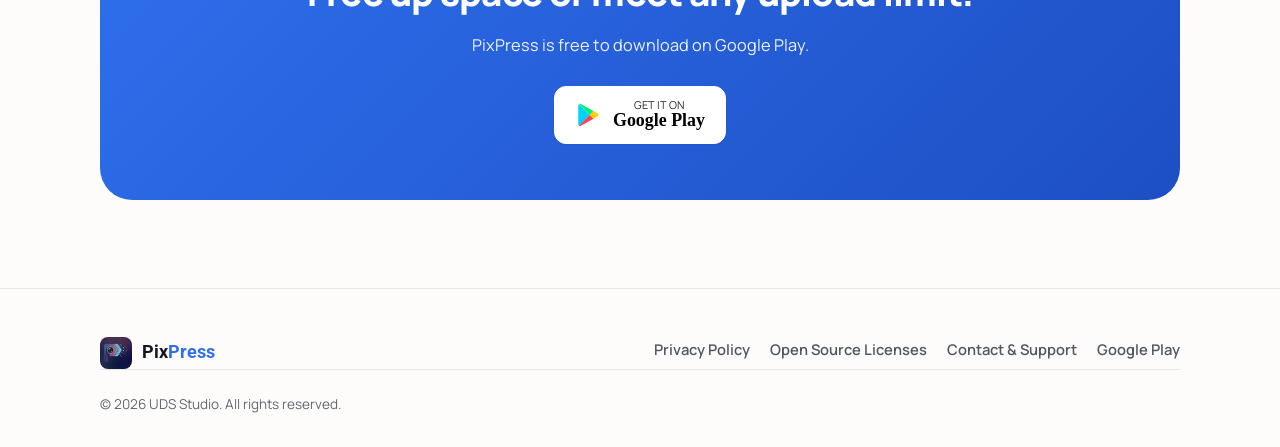
==== commit cdad9d3e: "Clean up the homepage copy, structure and accessibility - Simpler hero, two main jobs (save storage," ====
--- a/index.html
+++ b/index.html
@@ -3,8 +3,8 @@
 <head>
 <meta charset="UTF-8">
 <meta name="viewport" content="width=device-width, initial-scale=1, viewport-fit=cover">
-<title>PixPress: Compress Photos &amp; Free Up Storage, Offline</title>
-<meta name="description" content="Free up phone storage without deleting your photos. Compress to a KB size limit for WhatsApp, email, exam forms like UPSC/SSC and more, 100% offline. No uploads, ever.">
+<title>PixPress: Compress Photos &amp; Save Phone Storage</title>
+<meta name="description" content="Compress photos on your Android phone to save storage or fit under a KB upload limit. Compression works offline, and your selected photos are not uploaded to PixPress servers.">
 <meta name="theme-color" content="#2F6FED">
 <link rel="canonical" href="https://getpixpress.com/">
 <meta name="google-site-verification" content="DOhx0VFUbeDptTZyblOmYgxyAV69264hqDnPJc1pcv8" />
@@ -35,8 +35,8 @@
 <!-- Open Graph -->
 <meta property="og:type" content="website">
 <meta property="og:site_name" content="PixPress">
-<meta property="og:title" content="PixPress: Compress Photos & Free Up Phone Storage, 100% Offline">
-<meta property="og:description" content="Free up phone storage without deleting your photos, or hit a KB size limit for WhatsApp, email and exam forms like UPSC, SSC, IBPS. No uploads, no cloud, no data leaves your phone.">
+<meta property="og:title" content="PixPress: Compress Photos &amp; Save Phone Storage">
+<meta property="og:description" content="Compress photos on your Android phone to save storage or fit under a KB upload limit. Compression works offline, and your selected photos are not uploaded to PixPress servers.">
 <meta property="og:image" content="https://getpixpress.com/assets/img/og-image.jpg">
 <meta property="og:image:type" content="image/jpeg">
 <meta property="og:image:width" content="1200">
@@ -46,8 +46,8 @@
 
 <!-- Twitter -->
 <meta name="twitter:card" content="summary_large_image">
-<meta name="twitter:title" content="PixPress: Compress Photos & Free Up Phone Storage, 100% Offline">
-<meta name="twitter:description" content="Free up phone storage without deleting your photos, or hit a KB size limit for WhatsApp, email and exam forms like UPSC, SSC, IBPS. No uploads, no cloud, no data leaves your phone.">
+<meta name="twitter:title" content="PixPress: Compress Photos &amp; Save Phone Storage">
+<meta name="twitter:description" content="Compress photos on your Android phone to save storage or fit under a KB upload limit. Compression works offline, and your selected photos are not uploaded to PixPress servers.">
 <meta name="twitter:image" content="https://getpixpress.com/assets/img/og-image.jpg">
 
 <link rel="stylesheet" href="assets/css/style.css">
@@ -61,7 +61,7 @@
   "applicationCategory": "PhotographyApplication",
   "operatingSystem": "Android",
   "url": "https://getpixpress.com/",
-  "description": "Free up phone storage by compressing photos to a fraction of their size, or hit a KB size limit for WhatsApp, Instagram, email attachments and exam/government form uploads (UPSC, SSC, IBPS, RRB, Banking, NEET, JEE), 100% on-device.",
+  "description": "Photo compressor for Android. Save phone storage or keep an image at or below a maximum file size for uploads. Compression runs on your device.",
   "offers": {
     "@type": "Offer",
     "price": "0",
@@ -74,10 +74,10 @@
   },
   "installUrl": "https://play.google.com/store/apps/details?id=com.uds.pixpress",
   "screenshot": [
+    "https://getpixpress.com/assets/img/screenshot-result.webp",
     "https://getpixpress.com/assets/img/screenshot-settings.webp",
     "https://getpixpress.com/assets/img/screenshot-comparison.webp",
     "https://getpixpress.com/assets/img/screenshot-batch.webp",
-    "https://getpixpress.com/assets/img/screenshot-result.webp",
     "https://getpixpress.com/assets/img/screenshot-pdf.webp"
   ]
 }
@@ -92,31 +92,47 @@
       "name": "How can I free up phone storage without deleting my photos?",
       "acceptedAnswer": {
         "@type": "Answer",
-        "text": "Open PixPress, select photos from your camera roll (up to 25 free, or 200 as a subscriber) and run Smart or Size Limit mode to shrink them all in one batch. You get back the same photos at a fraction of the size, so once you've confirmed they look right, you can delete the bulkier originals and reclaim the space, all done on-device with no upload."
+        "text": "Open PixPress, select photos from your gallery (up to 25 at a time for free, or up to 200 with Pro) and run Smart or Size Limit mode to shrink them in one batch. You get the same photos at a smaller size. Once you have checked that they look right, you can delete the larger originals to reclaim the space."
       }
     },
     {
       "@type": "Question",
-      "name": "How do I compress a photo to 20KB for UPSC/SSC?",
-      "acceptedAnswer": {
-        "@type": "Answer",
-        "text": "Open PixPress, pick your photo, switch to Size Limit mode and enter 20 (KB) as your target, or tap the Exam form or UPSC Photo preset if your portal matches one of the built-in presets. PixPress compresses on-device and hands you a file at or under 20 KB in seconds."
+      "name": "How do I compress a photo to 20 KB?",
+      "acceptedAnswer": {
+        "@type": "Answer",
+        "text": "Open PixPress, pick your photo, choose Size Limit and enter 20 as the maximum file size in KB. PixPress adjusts compression to keep the photo at or below 20 KB. Very small limits on large or detailed photos can be out of reach, and PixPress tells you when a photo is still over your limit."
       }
     },
     {
       "@type": "Question",
-      "name": "Does PixPress upload my photos anywhere?",
-      "acceptedAnswer": {
-        "@type": "Answer",
-        "text": "No. Compression happens entirely on your device. PixPress has no server that processes or stores your photos. The app works fully offline for compression, so your exam photo, signature or ID document never leaves your phone."
+      "name": "Can I set a maximum file size like 100 KB?",
+      "acceptedAnswer": {
+        "@type": "Answer",
+        "text": "Yes. In Size Limit mode you can enter any maximum from 10 KB to 5,000 KB. PixPress keeps the photo at or below that limit. If a photo is already under your limit, PixPress keeps it as it is."
       }
     },
     {
       "@type": "Question",
+      "name": "Does PixPress upload my photos?",
+      "acceptedAnswer": {
+        "@type": "Answer",
+        "text": "PixPress compresses photos locally on your device and does not upload your selected photos to PixPress servers. The app does use the internet for ads, analytics, crash reports, app configuration, purchases and update checks, but PixPress does not send your photo contents to those services. If you share a file, it goes to the app you choose."
+      }
+    },
+    {
+      "@type": "Question",
+      "name": "Does PixPress work without internet?",
+      "acceptedAnswer": {
+        "@type": "Answer",
+        "text": "Yes, compression works offline. You only need a connection for things like ads, purchases, app configuration and update checks."
+      }
+    },
+    {
+      "@type": "Question",
       "name": "Is PixPress free?",
       "acceptedAnswer": {
         "@type": "Answer",
-        "text": "Yes, PixPress is free to download from Google Play. It's supported by ads, with optional in-app purchases available for extra features."
+        "text": "Yes, PixPress is free to download from Google Play. It is supported by ads, with an optional Pro subscription and rewarded-ad credits for extras such as larger batches, PNG output and an ad-free experience."
       }
     },
     {
@@ -124,36 +140,20 @@
       "name": "What image formats does PixPress support?",
       "acceptedAnswer": {
         "@type": "Answer",
-        "text": "PixPress accepts JPG, PNG, HEIC and other common photo formats as input. For output it supports JPEG and WebP (for the smallest possible file size) and PNG when you need lossless or transparent images. Smart mode automatically compares JPEG and WebP output and keeps whichever is smaller."
+        "text": "PixPress opens JPG, PNG and WebP photos, plus HEIC on Android 9 and newer. Output can be JPEG or WebP, and PNG when you need lossless or transparent images (a Pro feature; PNG is not available in Size Limit mode). Smart mode tries JPEG and WebP and keeps whichever is smaller."
       }
     },
     {
       "@type": "Question",
-      "name": "Can I compress a photo to a specific KB size limit, like 100KB?",
-      "acceptedAnswer": {
-        "@type": "Answer",
-        "text": "Yes. Size Limit mode automatically compresses down to your KB target (anywhere from 10 KB to 5000 KB) or just below it, rather than a rough estimate. It's a genuine quality optimizer, not a fixed compression preset, so it works across very different photos and targets."
+      "name": "Is PixPress affiliated with UPSC, SSC or other exam boards?",
+      "acceptedAnswer": {
+        "@type": "Answer",
+        "text": "No. PixPress is an independent photo compression app. It is not affiliated with or endorsed by any government entity, exam board, recruitment board, passport authority or public agency, and it does not submit applications or guarantee acceptance on any upload portal. Requirements change, so always check the latest rules on the official website you are applying through."
       }
     },
     {
       "@type": "Question",
-      "name": "Does PixPress work without internet?",
-      "acceptedAnswer": {
-        "@type": "Answer",
-        "text": "Yes. All compression, resizing and preset logic runs entirely offline on your device. An internet connection isn't needed to compress a photo, only for optional app features like ads or update checks."
-      }
-    },
-    {
-      "@type": "Question",
-      "name": "Is PixPress affiliated with UPSC, SSC or other exam boards?",
-      "acceptedAnswer": {
-        "@type": "Answer",
-        "text": "No. PixPress is an independent, third-party photo compression app. It is not affiliated with or endorsed by any government entity, exam board, recruitment board, passport authority or public agency, and it doesn't submit applications or guarantee acceptance on any upload portal."
-      }
-    },
-    {
-      "@type": "Question",
-      "name": "Is PixPress available for iPhone / iOS?",
+      "name": "Is PixPress available for iPhone?",
       "acceptedAnswer": {
         "@type": "Answer",
         "text": "Not yet. PixPress is currently available for Android only, via Google Play."
@@ -178,8 +178,8 @@
 
     <nav class="main-nav" aria-label="Primary">
       <ul>
+        <li><a href="#how-it-works">How it works</a></li>
         <li><a href="#features">Features</a></li>
-        <li><a href="#how-it-works">How it works</a></li>
         <li><a href="#use-cases">Use cases</a></li>
         <li><a href="#privacy">Privacy</a></li>
         <li><a href="#faq">FAQ</a></li>
@@ -187,6 +187,7 @@
     </nav>
 
     <div class="header-actions">
+      <a class="btn btn-primary header-cta" data-play-link href="https://play.google.com/store/apps/details?id=com.uds.pixpress" target="_blank" rel="noopener" aria-label="Get PixPress on Google Play"><span class="cta-long">Get PixPress</span><span class="cta-short">Get app</span></a>
       <button class="theme-toggle" id="themeToggle" type="button" aria-pressed="false" aria-label="Toggle dark mode">
         <svg class="icon-sun" viewBox="0 0 24 24" fill="none" stroke="currentColor" stroke-width="2" stroke-linecap="round"><circle cx="12" cy="12" r="4"/><path d="M12 2v2M12 20v2M4.9 4.9l1.4 1.4M17.7 17.7l1.4 1.4M2 12h2M20 12h2M4.9 19.1l1.4-1.4M17.7 6.3l1.4-1.4"/></svg>
         <svg class="icon-moon" viewBox="0 0 24 24" fill="none" stroke="currentColor" stroke-width="2" stroke-linecap="round" stroke-linejoin="round"><path d="M21 12.8A9 9 0 1 1 11.2 3a7 7 0 0 0 9.8 9.8Z"/></svg>
@@ -200,11 +201,12 @@
 
   <nav class="mobile-nav" id="mobileNav" aria-label="Mobile">
     <ul>
+      <li><a href="#how-it-works">How it works</a></li>
       <li><a href="#features">Features</a></li>
-      <li><a href="#how-it-works">How it works</a></li>
       <li><a href="#use-cases">Use cases</a></li>
       <li><a href="#privacy">Privacy</a></li>
       <li><a href="#faq">FAQ</a></li>
+      <li class="mobile-cta"><a data-play-link href="https://play.google.com/store/apps/details?id=com.uds.pixpress" target="_blank" rel="noopener">Get PixPress on Google Play</a></li>
     </ul>
   </nav>
 </header>
@@ -217,14 +219,12 @@
     <div class="container">
       <div class="hero-copy">
         <div class="hero-badge-row">
-          <span class="pill pill-accent">100% on-device</span>
-        </div>
-        <h1>Compress any photo to a <span class="accent">KB size limit</span>, instantly.</h1>
+          <span class="pill pill-accent">Free for Android</span>
+        </div>
+        <h1>Compress photos. <span class="accent">Save space.</span></h1>
         <p class="hero-sub">
-          Free up phone storage without deleting your memories, or hit a KB size limit for
-          <strong>WhatsApp, Instagram and Telegram</strong>, email attachments, or
-          <strong>UPSC, SSC, IBPS, RRB, Banking, NEET, JEE and state PSC</strong> form uploads.
-          Your photos are processed entirely on your phone and never uploaded anywhere.
+          Reduce photo size to save storage, or fit images under a KB upload limit. Compression
+          happens on your Android device, not on a PixPress server.
         </p>
         <div class="hero-cta">
           <a class="play-badge" data-play-link href="https://play.google.com/store/apps/details?id=com.uds.pixpress" aria-label="Get PixPress on Google Play">
@@ -241,11 +241,7 @@
           </a>
           <div class="hero-meta">
             <svg viewBox="0 0 24 24" fill="none" stroke="currentColor" stroke-width="2" stroke-linecap="round" stroke-linejoin="round"><path d="M9 12l2 2 4-4"/><circle cx="12" cy="12" r="10"/></svg>
-            <span>Free to download &middot; Android</span>
-          </div>
-          <div class="hero-meta">
-            <svg viewBox="0 0 24 24" fill="none" stroke="currentColor" stroke-width="2" stroke-linecap="round" stroke-linejoin="round"><path d="M12 22s8-4 8-10V5l-8-3-8 3v7c0 6 8 10 8 10Z"/></svg>
-            <span>Nothing you compress ever leaves your phone</span>
+            <span>Free to download</span>
           </div>
         </div>
       </div>
@@ -253,13 +249,12 @@
       <div class="hero-visual">
         <div class="hero-bob">
           <div class="hero-shot-wrap">
-            <img class="hero-shot" src="assets/img/screenshot-comparison.webp" alt="Real PixPress screenshot: fullscreen before and after comparison slider showing a portrait photo before and after compression" width="560" height="1179">
+            <img class="hero-shot" src="assets/img/screenshot-result.webp" alt="Real PixPress screenshot: the Result screen after compressing a batch of photos, from 29.9 MB to 2.3 MB, 92% smaller" width="560" height="1179" fetchpriority="high">
             <div class="hero-float-badge" aria-hidden="true">
-              <span class="hero-float-label">Compressed to</span>
-              <span class="hero-float-value" id="demoValue">2.4 MB</span>
-              <div class="device-progress-track">
-                <div class="device-progress-fill" id="demoProgress"></div>
-              </div>
+              <span class="hero-float-label">Real result</span>
+              <span class="hero-float-value">29.9 MB &rarr; 2.3 MB</span>
+              <span class="hero-float-note">92% less storage</span>
+              <div class="device-progress-track"><div class="device-progress-fill is-done" style="width:92%"></div></div>
             </div>
           </div>
         </div>
@@ -267,60 +262,139 @@
     </div>
   </section>
 
-  <!-- ============ PROBLEM / SOLUTION ============ -->
-  <section>
+  <!-- ============ TWO JOBS ============ -->
+  <section id="two-jobs">
     <div class="ambient-blob ambient-blob-1" aria-hidden="true"></div>
     <div class="container">
       <div class="section-header center reveal">
-        <span class="section-eyebrow">The problem</span>
-        <h2 class="section-title">"Storage full." Or "must be under 100 KB, 10 minutes left." Same fix.</h2>
+        <span class="section-eyebrow">What it does</span>
+        <h2 class="section-title">Save storage, or fit an upload limit</h2>
       </div>
       <div class="ps-grid stagger">
-        <div class="ps-card problem reveal">
-          <h3><span class="ps-icon"><svg viewBox="0 0 24 24" fill="none" stroke="currentColor" stroke-width="2" stroke-linecap="round" stroke-linejoin="round"><circle cx="12" cy="12" r="10"/><path d="M12 8v5M12 16h.01"/></svg></span>Before PixPress</h3>
+        <div class="ps-card storage reveal">
+          <h3><span class="ps-icon"><svg viewBox="0 0 24 24" fill="none" stroke="currentColor" stroke-width="2" stroke-linecap="round" stroke-linejoin="round"><ellipse cx="12" cy="6" rx="8" ry="3"/><path d="M4 6v6c0 1.7 3.6 3 8 3s8-1.3 8-3V6"/><path d="M4 12v6c0 1.7 3.6 3 8 3s8-1.3 8-3v-6"/></svg></span>Save phone storage</h3>
+          <p>Keep old trips, family photos and memories while using less space.</p>
           <ul>
-            <li>Your camera roll is bursting with old trip photos and years of backlog you don't want to delete</li>
-            <li>An exam portal, job application or email suddenly demands a photo under a specific KB limit</li>
-            <li>You search for a random online tool, hope it hits the target, and have no idea where your photo goes</li>
+            <li>Compress photos in batches instead of one at a time</li>
+            <li>Compare before and after, then decide whether to delete the originals</li>
           </ul>
         </div>
         <div class="ps-card solution reveal">
-          <h3><span class="ps-icon"><svg viewBox="0 0 24 24" fill="none" stroke="currentColor" stroke-width="2" stroke-linecap="round" stroke-linejoin="round"><path d="M9 12l2 2 4-4"/><circle cx="12" cy="12" r="10"/></svg></span>With PixPress</h3>
+          <h3><span class="ps-icon"><svg viewBox="0 0 24 24" fill="none" stroke="currentColor" stroke-width="2" stroke-linecap="round" stroke-linejoin="round"><circle cx="12" cy="12" r="9"/><circle cx="12" cy="12" r="5"/><circle cx="12" cy="12" r="1.3" fill="currentColor" stroke="none"/></svg></span>Meet upload limits</h3>
+          <p>Fit photos under 20 KB, 50 KB, 100 KB or another maximum size.</p>
           <ul>
-            <li>Batch-shrink your whole camera roll, or hit a KB size limit for a form</li>
-            <li>PixPress automatically converges on that size limit, entirely on your phone</li>
-            <li>No internet, no account, no upload, done in seconds</li>
+            <li>Choose any maximum from 10 KB to 5,000 KB</li>
+            <li>PixPress keeps the photo at or below your limit, and keeps the original if it is already under</li>
           </ul>
         </div>
       </div>
     </div>
   </section>
 
-  <!-- ============ BIG STAT ============ -->
-  <section class="stat-section">
-    <div class="ambient-blob ambient-blob-2" aria-hidden="true"></div>
+  <!-- ============ HOW IT WORKS ============ -->
+  <section id="how-it-works" class="alt-bg">
+    <div class="ambient-blob ambient-blob-4" aria-hidden="true"></div>
     <div class="container">
-      <div class="stat-block reveal">
-        <span class="section-eyebrow">The promise</span>
-        <div class="stat-number">100%</div>
-        <p class="stat-caption">On-device processing. Always.</p>
-        <p class="section-lead" style="margin:16px auto 0;">
-          Every photo, signature and document is compressed locally on your phone. PixPress has no server
-          that compression ever touches.
+      <div class="section-header center reveal">
+        <span class="section-eyebrow">How it works</span>
+        <h2 class="section-title">Three simple steps</h2>
+      </div>
+      <div class="steps stagger">
+        <div class="step reveal">
+          <div class="step-number">1</div>
+          <h3>Select photos</h3>
+          <p>Choose one photo or many from your gallery or files, or take a new one with the camera.</p>
+        </div>
+        <div class="step reveal">
+          <div class="step-number">2</div>
+          <h3>Choose a size or mode</h3>
+          <p>Pick Smart, Custom or Size Limit, or start from a preset for a popular app or form.</p>
+        </div>
+        <div class="step reveal">
+          <div class="step-number">3</div>
+          <h3>Compress</h3>
+          <p>PixPress automatically adjusts compression until the photo fits under your selected limit. Then save or share it.</p>
+        </div>
+      </div>
+    </div>
+  </section>
+
+  <!-- ============ REAL APP RESULTS ============ -->
+  <section id="in-action">
+    <div class="ambient-blob ambient-blob-1" aria-hidden="true"></div>
+    <div class="container">
+      <div class="section-header center reveal">
+        <span class="section-eyebrow">See it in action</span>
+        <h2 class="section-title">Straight from the app</h2>
+        <p class="section-lead" style="margin-left:auto;margin-right:auto;">
+          Real screenshots, not mockups.
         </p>
       </div>
-      <div class="stat-chips stagger">
-        <div class="stat-chip reveal">
-          <strong>10&ndash;5000 KB</strong>
-          <span>Precision target range</span>
-        </div>
-        <div class="stat-chip reveal">
-          <strong>16</strong>
-          <span>Ready-made presets</span>
-        </div>
-        <div class="stat-chip reveal">
-          <strong>10</strong>
-          <span>Languages supported</span>
+
+      <div class="showcase-tabs reveal" role="tablist" aria-label="App screenshots">
+        <button class="showcase-tab is-active" type="button" role="tab" aria-selected="true" aria-controls="panel-result" id="tab-result" tabindex="0">Savings Report</button>
+        <button class="showcase-tab" type="button" role="tab" aria-selected="false" aria-controls="panel-settings" id="tab-settings" tabindex="-1">Size Limit</button>
+        <button class="showcase-tab" type="button" role="tab" aria-selected="false" aria-controls="panel-compare" id="tab-compare" tabindex="-1">Before &amp; After</button>
+        <button class="showcase-tab" type="button" role="tab" aria-selected="false" aria-controls="panel-batch" id="tab-batch" tabindex="-1">Batch Mode</button>
+        <button class="showcase-tab" type="button" role="tab" aria-selected="false" aria-controls="panel-pdf" id="tab-pdf" tabindex="-1">PDF Export</button>
+      </div>
+
+      <div class="showcase-panel-wrap reveal">
+        <div class="showcase-panel is-active" id="panel-result" role="tabpanel" aria-labelledby="tab-result" aria-hidden="false">
+          <div class="showcase-copy">
+            <h3>See what you saved</h3>
+            <p>Every batch ends with a summary: total size saved, percentage reduction and a per-photo breakdown.</p>
+            <ul class="showcase-list">
+              <li><svg viewBox="0 0 24 24" fill="none" stroke="currentColor" stroke-width="2" stroke-linecap="round" stroke-linejoin="round"><path d="M20 6 9 17l-5-5"/></svg>Per-photo compression %</li>
+              <li><svg viewBox="0 0 24 24" fill="none" stroke="currentColor" stroke-width="2" stroke-linecap="round" stroke-linejoin="round"><path d="M20 6 9 17l-5-5"/></svg>Total size saved at a glance</li>
+            </ul>
+          </div>
+          <div class="showcase-shot"><img src="assets/img/screenshot-result.webp" alt="Real PixPress screenshot: Result screen showing a batch reduced from 29.9 MB to 2.3 MB, with a percentage saved on each photo" width="560" height="1179" loading="lazy"></div>
+        </div>
+        <div class="showcase-panel" id="panel-settings" role="tabpanel" aria-labelledby="tab-settings" aria-hidden="true">
+          <div class="showcase-copy">
+            <h3>Set a maximum file size</h3>
+            <p>Choose Size Limit and enter a maximum from 10 to 5,000 KB, or tap a quick size. PixPress keeps the photo at or below it.</p>
+            <ul class="showcase-list">
+              <li><svg viewBox="0 0 24 24" fill="none" stroke="currentColor" stroke-width="2" stroke-linecap="round" stroke-linejoin="round"><path d="M20 6 9 17l-5-5"/></svg>Smart, Custom &amp; Size Limit modes</li>
+              <li><svg viewBox="0 0 24 24" fill="none" stroke="currentColor" stroke-width="2" stroke-linecap="round" stroke-linejoin="round"><path d="M20 6 9 17l-5-5"/></svg>Quick sizes: 20, 50, 100, 200 and 500 KB</li>
+              <li><svg viewBox="0 0 24 24" fill="none" stroke="currentColor" stroke-width="2" stroke-linecap="round" stroke-linejoin="round"><path d="M20 6 9 17l-5-5"/></svg>16 ready-made presets</li>
+            </ul>
+          </div>
+          <div class="showcase-shot"><img src="assets/img/screenshot-settings.webp" alt="Real PixPress screenshot: Compression Settings with Size Limit selected, a 100 KB maximum file size and quick size buttons" width="560" height="1179" loading="lazy"></div>
+        </div>
+        <div class="showcase-panel" id="panel-compare" role="tabpanel" aria-labelledby="tab-compare" aria-hidden="true">
+          <div class="showcase-copy">
+            <h3>See what you are trading</h3>
+            <p>Drag the fullscreen slider to compare your original photo with the compressed version before you save or share it.</p>
+            <ul class="showcase-list">
+              <li><svg viewBox="0 0 24 24" fill="none" stroke="currentColor" stroke-width="2" stroke-linecap="round" stroke-linejoin="round"><path d="M20 6 9 17l-5-5"/></svg>Fullscreen comparison view</li>
+              <li><svg viewBox="0 0 24 24" fill="none" stroke="currentColor" stroke-width="2" stroke-linecap="round" stroke-linejoin="round"><path d="M20 6 9 17l-5-5"/></svg>Check quality before you commit</li>
+            </ul>
+          </div>
+          <div class="showcase-shot"><img src="assets/img/screenshot-comparison.webp" alt="Real PixPress screenshot: fullscreen Compare Before and After slider on a portrait photo" width="560" height="1179" loading="lazy"></div>
+        </div>
+        <div class="showcase-panel" id="panel-batch" role="tabpanel" aria-labelledby="tab-batch" aria-hidden="true">
+          <div class="showcase-copy">
+            <h3>Compress many photos at once</h3>
+            <p>Select multiple photos and compress them in one pass to the same size limit or preset.</p>
+            <ul class="showcase-list">
+              <li><svg viewBox="0 0 24 24" fill="none" stroke="currentColor" stroke-width="2" stroke-linecap="round" stroke-linejoin="round"><path d="M20 6 9 17l-5-5"/></svg>25 photos per batch for free, up to 200 with Pro</li>
+              <li><svg viewBox="0 0 24 24" fill="none" stroke="currentColor" stroke-width="2" stroke-linecap="round" stroke-linejoin="round"><path d="M20 6 9 17l-5-5"/></svg>One tap, one target size</li>
+            </ul>
+          </div>
+          <div class="showcase-shot"><img src="assets/img/screenshot-batch.webp" alt="Real PixPress screenshot: batch mode with multiple selected photos" width="560" height="1179" loading="lazy"></div>
+        </div>
+        <div class="showcase-panel" id="panel-pdf" role="tabpanel" aria-labelledby="tab-pdf" aria-hidden="true">
+          <div class="showcase-copy">
+            <h3>Turn results into a PDF</h3>
+            <p>Combine your compressed photos into one PDF and choose a layout.</p>
+            <ul class="showcase-list">
+              <li><svg viewBox="0 0 24 24" fill="none" stroke="currentColor" stroke-width="2" stroke-linecap="round" stroke-linejoin="round"><path d="M20 6 9 17l-5-5"/></svg>Single page, 2 &times; 3 grid or 4 &times; 6 print sheet</li>
+              <li><svg viewBox="0 0 24 24" fill="none" stroke="currentColor" stroke-width="2" stroke-linecap="round" stroke-linejoin="round"><path d="M20 6 9 17l-5-5"/></svg>Share it or save it to your phone</li>
+            </ul>
+          </div>
+          <div class="showcase-shot"><img src="assets/img/screenshot-pdf.webp" alt="Real PixPress screenshot: Create PDF screen with layout options" width="560" height="1179" loading="lazy"></div>
         </div>
       </div>
     </div>
@@ -332,263 +406,70 @@
     <div class="container">
       <div class="section-header center reveal">
         <span class="section-eyebrow">Features</span>
-        <h2 class="section-title">Everything a precise photo compressor should do</h2>
+        <h2 class="section-title">The essentials, done well</h2>
       </div>
 
       <div class="bento-grid stagger">
         <article class="bento-card bento-tile reveal">
           <div class="tile-front">
             <div class="feature-icon"><svg viewBox="0 0 24 24" fill="none" stroke="currentColor" stroke-width="1.8" stroke-linecap="round" stroke-linejoin="round"><circle cx="12" cy="12" r="9"/><circle cx="12" cy="12" r="5"/><circle cx="12" cy="12" r="1.3" fill="currentColor" stroke="none"/></svg></div>
-            <h3>Hit a KB size limit</h3>
-            <span class="bento-tag">Size Limit mode</span>
-          </div>
-          <p class="bento-desc">Type any KB target from 10 to 5,000. PixPress automatically converges on that size limit, not just a rough guess.</p>
+            <h3>Size Limit</h3>
+            <span class="bento-tag">Meet KB upload limits</span>
+          </div>
+          <p class="bento-desc">Set a maximum file size from 10 to 5,000 KB. PixPress keeps the photo at or below it, and tells you if a photo can't get there.</p>
+        </article>
+
+        <article class="bento-card bento-tile reveal">
+          <div class="tile-front">
+            <div class="feature-icon"><svg viewBox="0 0 24 24" fill="none" stroke="currentColor" stroke-width="1.8" stroke-linecap="round" stroke-linejoin="round"><rect x="3" y="3" width="14" height="14" rx="2"/><circle cx="8" cy="8" r="1.2"/><path d="M3.5 14.5 7 11l2.5 2.5L14 9l3.5 3.5"/><path d="M17 7h3a1 1 0 0 1 1 1v11a1 1 0 0 1-1 1H9a1 1 0 0 1-1-1v-3"/></svg></div>
+            <h3>Batch compression</h3>
+            <span class="bento-tag">Up to 25 free, 200 with Pro</span>
+          </div>
+          <p class="bento-desc">Compress many photos in one pass to the same size limit or preset, instead of one at a time.</p>
+        </article>
+
+        <article class="bento-card bento-tile reveal">
+          <div class="tile-front">
+            <div class="feature-icon"><svg viewBox="0 0 24 24" fill="none" stroke="currentColor" stroke-width="1.8" stroke-linecap="round" stroke-linejoin="round"><path d="M12 2 2 7l10 5 10-5-10-5Z"/><path d="m2 17 10 5 10-5"/><path d="m2 12 10 5 10-5"/></svg></div>
+            <h3>Smart compression</h3>
+          </div>
+          <p class="bento-desc">Smart mode tries JPEG and WebP and keeps whichever comes out smaller, so you don't need to know formats.</p>
         </article>
 
         <article class="bento-card bento-tile reveal">
           <div class="tile-front">
             <div class="feature-icon"><svg viewBox="0 0 24 24" fill="none" stroke="currentColor" stroke-width="1.8" stroke-linecap="round" stroke-linejoin="round"><rect x="3" y="4" width="18" height="16" rx="2"/><path d="M12 4v16"/><rect x="12" y="4" width="9" height="16" fill="currentColor" opacity="0.22" stroke="none"/></svg></div>
-            <h3>See it before you save it</h3>
-            <span class="bento-tag">Before/after slider</span>
-          </div>
-          <p class="bento-desc">Drag a fullscreen slider to compare the original and compressed photo side by side before you save or share, so you know exactly what you're trading away.</p>
-        </article>
-
-        <article class="bento-card bento-tile reveal">
-          <div class="tile-front">
-            <div class="feature-icon"><svg viewBox="0 0 24 24" fill="none" stroke="currentColor" stroke-width="1.8" stroke-linecap="round" stroke-linejoin="round"><path d="M12 2 2 7l10 5 10-5-10-5Z"/><path d="m2 17 10 5 10-5"/><path d="m2 12 10 5 10-5"/></svg></div>
-            <h3>Smart, automatic format</h3>
-          </div>
-          <p class="bento-desc">Smart mode compresses to both WebP and JPEG behind the scenes and automatically keeps whichever comes out smaller, no format knowledge needed.</p>
-        </article>
-
-        <article class="bento-card bento-tile reveal">
-          <div class="tile-front">
-            <div class="feature-icon"><svg viewBox="0 0 24 24" fill="none" stroke="currentColor" stroke-width="1.8" stroke-linecap="round" stroke-linejoin="round"><rect x="3" y="3" width="7" height="7" rx="1.5"/><rect x="14" y="3" width="7" height="7" rx="1.5"/><rect x="3" y="14" width="7" height="7" rx="1.5"/><rect x="14" y="14" width="7" height="7" rx="1.5"/></svg></div>
-            <h3>16 ready-made presets</h3>
-          </div>
-          <p class="bento-desc">One-tap presets tuned for UPSC, SSC, IBPS, Railway and other exam forms, plus WhatsApp, Instagram, Telegram and X, so you never have to guess a size.</p>
-        </article>
-
-        <article class="bento-card bento-tile reveal">
-          <div class="tile-front">
-            <div class="feature-icon"><svg viewBox="0 0 24 24" fill="none" stroke="currentColor" stroke-width="1.8" stroke-linecap="round" stroke-linejoin="round"><rect x="3" y="3" width="14" height="14" rx="2"/><circle cx="8" cy="8" r="1.2"/><path d="M3.5 14.5 7 11l2.5 2.5L14 9l3.5 3.5"/><path d="M17 7h3a1 1 0 0 1 1 1v11a1 1 0 0 1-1 1H9a1 1 0 0 1-1-1v-3"/></svg></div>
-            <h3>Compress a whole album at once</h3>
-            <span class="bento-tag">Batch mode</span>
-          </div>
-          <p class="bento-desc">Select up to 25 photos free (200 for subscribers) and compress them all in one pass to the same target size or preset, instead of one at a time.</p>
+            <h3>Before and after</h3>
+          </div>
+          <p class="bento-desc">Drag a fullscreen slider to compare the original and compressed photo before you save or share.</p>
         </article>
 
         <article class="bento-card bento-tile reveal">
           <div class="tile-front">
             <div class="feature-icon"><svg viewBox="0 0 24 24" fill="none" stroke="currentColor" stroke-width="1.8" stroke-linecap="round" stroke-linejoin="round"><path d="M12 21s7-7.5 7-12a7 7 0 1 0-14 0c0 4.5 7 12 7 12Z"/><circle cx="12" cy="9" r="2.3"/><path d="M4 4l16 16"/></svg></div>
-            <h3>Full metadata control</h3>
-          </div>
-          <p class="bento-desc">Choose exactly what EXIF data to keep or strip, including GPS location, so you can share a photo without leaking where or when it was taken.</p>
-        </article>
-
-        <article class="bento-card bento-tile reveal">
-          <div class="tile-front">
-            <div class="feature-icon"><svg viewBox="0 0 24 24" fill="none" stroke="currentColor" stroke-width="1.8" stroke-linecap="round" stroke-linejoin="round"><path d="M3 12a9 9 0 1 0 3-6.7L3 8"/><path d="M3 3v5h5"/><path d="M12 7v5l4 2"/></svg></div>
-            <h3>Full compression history</h3>
-          </div>
-          <p class="bento-desc">Every photo you've compressed is saved to a history you can revisit, re-share or re-export any time, even after you've closed the app.</p>
+            <h3>Metadata controls</h3>
+          </div>
+          <p class="bento-desc">Remove GPS location or all EXIF metadata before you save or share a photo.</p>
         </article>
 
         <article class="bento-card bento-tile reveal">
           <div class="tile-front">
             <div class="feature-icon"><svg viewBox="0 0 24 24" fill="none" stroke="currentColor" stroke-width="1.8" stroke-linecap="round" stroke-linejoin="round"><path d="M7 3h7l4 4v13a1 1 0 0 1-1 1H7a1 1 0 0 1-1-1V4a1 1 0 0 1 1-1Z"/><path d="M14 3v4h4"/><path d="M9 13h1.6a1.4 1.4 0 1 1 0 2.8H9V13Zm0 0v5.5"/></svg></div>
-            <h3>Turn results into a PDF</h3>
-            <span class="bento-tag">PDF export</span>
-          </div>
-          <p class="bento-desc">Pack your compressed photos into a single PDF: a single page, a compact grid, or a print sheet layout, ready to upload or share.</p>
+            <h3>PDF export</h3>
+          </div>
+          <p class="bento-desc">Combine results into one PDF as a single page, a 2 &times; 3 grid or a 4 &times; 6 print sheet.</p>
         </article>
 
-        <article class="bento-card bento-tile reveal">
-          <div class="tile-front">
-            <div class="feature-icon"><svg viewBox="0 0 24 24" fill="none" stroke="currentColor" stroke-width="1.8" stroke-linecap="round" stroke-linejoin="round"><path d="M4 6h9"/><path d="M8.5 3.5v2"/><path d="M6.5 6c0 3-1.7 5.3-4 6.8"/><path d="M9 6c.6 2.3 2 4.2 3.6 5.6"/><path d="M15 20l4-9 4 9"/><path d="M16.3 17h5.4"/></svg></div>
-            <h3>10 languages</h3>
-          </div>
-          <p class="bento-desc">Fully translated into English, Hindi, German, Spanish, French, Arabic, Italian, Portuguese, Japanese and Chinese.</p>
-        </article>
-
-        <article class="bento-card bento-tile reveal">
-          <div class="tile-front">
-            <div class="feature-icon"><svg viewBox="0 0 24 24" fill="none" stroke="currentColor" stroke-width="1.8" stroke-linecap="round" stroke-linejoin="round"><rect x="2" y="8" width="20" height="8" rx="4"/><circle cx="15.5" cy="12" r="3.1" fill="currentColor" stroke="none"/><circle cx="7" cy="12" r="1.3"/><path d="M7 9.2v-.9M7 14.8v.9M4.7 12h-.9M9.3 12h.9" stroke-width="1.4"/></svg></div>
-            <h3>Built-in dark mode</h3>
-          </div>
-          <p class="bento-desc">PixPress follows your system theme automatically, with a properly designed dark mode instead of just inverted colors.</p>
-        </article>
-
-        <article class="bento-card bento-tile reveal">
-          <div class="tile-front">
-            <div class="feature-icon"><svg viewBox="0 0 24 24" fill="none" stroke="currentColor" stroke-width="1.8" stroke-linecap="round" stroke-linejoin="round"><path d="M8 3H5a2 2 0 0 0-2 2v3"/><path d="M21 8V5a2 2 0 0 0-2-2h-3"/><path d="M3 16v3a2 2 0 0 0 2 2h3"/><path d="M16 21h3a2 2 0 0 0 2-2v-3"/></svg></div>
-            <h3>Never makes it bigger</h3>
-          </div>
-          <p class="bento-desc">If compressing would somehow make a file larger than the original, PixPress keeps your original instead of handing you a worse, bigger file.</p>
-        </article>
-      </div>
-    </div>
-  </section>
-
-  <!-- ============ HOW IT WORKS ============ -->
-  <section id="how-it-works">
-    <div class="ambient-blob ambient-blob-4" aria-hidden="true"></div>
-    <div class="container">
-      <div class="section-header center reveal">
-        <span class="section-eyebrow">How it works</span>
-        <h2 class="section-title">Three steps. Zero uploads.</h2>
-      </div>
-      <div class="steps stagger">
-        <div class="step reveal">
-          <div class="step-number">1</div>
-          <h3>Pick a photo</h3>
-          <p>Choose one photo or select several for batch compression, straight from your gallery.</p>
-        </div>
-        <div class="step reveal">
-          <div class="step-number">2</div>
-          <h3>Choose a size or preset</h3>
-          <p>Type a KB size limit, or tap a ready-made preset like UPSC Photo, WhatsApp or ID Photo.</p>
-        </div>
-        <div class="step reveal">
-          <div class="step-number">3</div>
-          <h3>Done, offline, in seconds</h3>
-          <p>PixPress compresses on your device and hands you a file at or below the size you asked for. Nothing ever leaves your phone.</p>
-        </div>
-      </div>
-    </div>
-  </section>
-
-  <!-- ============ TABBED SHOWCASE ============ -->
-  <section class="alt-bg">
-    <div class="ambient-blob ambient-blob-1" aria-hidden="true"></div>
-    <div class="container">
-      <div class="section-header center reveal">
-        <span class="section-eyebrow">See it in action</span>
-        <h2 class="section-title">Straight from the app</h2>
-        <p class="section-lead" style="margin-left:auto;margin-right:auto;">
-          Real screenshots, not mockups. Tap through to see exactly what you'll get.
-        </p>
-      </div>
-
-      <div class="showcase-tabs reveal" role="tablist" aria-label="App feature tabs">
-        <button class="showcase-tab is-active" type="button" role="tab" aria-selected="true" aria-controls="panel-settings" id="tab-settings">Compression Settings</button>
-        <button class="showcase-tab" type="button" role="tab" aria-selected="false" aria-controls="panel-compare" id="tab-compare">Before &amp; After</button>
-        <button class="showcase-tab" type="button" role="tab" aria-selected="false" aria-controls="panel-batch" id="tab-batch">Batch Mode</button>
-        <button class="showcase-tab" type="button" role="tab" aria-selected="false" aria-controls="panel-result" id="tab-result">Savings Report</button>
-        <button class="showcase-tab" type="button" role="tab" aria-selected="false" aria-controls="panel-pdf" id="tab-pdf">PDF Export</button>
-      </div>
-
-      <div class="showcase-panel-wrap reveal">
-        <div class="showcase-panel is-active" id="panel-settings" role="tabpanel" aria-labelledby="tab-settings">
-          <div class="showcase-copy">
-            <h3>Hit a KB size limit</h3>
-            <p>Switch to Size Limit mode and enter 10&ndash;5000 KB, or tap a ready-made exam preset. PixPress automatically converges on that size limit, entirely on your device.</p>
-            <ul class="showcase-list">
-              <li><svg viewBox="0 0 24 24" fill="none" stroke="currentColor" stroke-width="2" stroke-linecap="round" stroke-linejoin="round"><path d="M20 6 9 17l-5-5"/></svg>Smart, Custom &amp; Size Limit modes</li>
-              <li><svg viewBox="0 0 24 24" fill="none" stroke="currentColor" stroke-width="2" stroke-linecap="round" stroke-linejoin="round"><path d="M20 6 9 17l-5-5"/></svg>16 destination &amp; exam presets</li>
-            </ul>
-          </div>
-          <div class="showcase-shot"><img src="assets/img/screenshot-settings.webp" alt="Real PixPress screenshot: Compression Settings screen with Size Limit mode and a 100 KB target" width="560" height="1179" loading="lazy"></div>
-        </div>
-
-        <div class="showcase-panel" id="panel-compare" role="tabpanel" aria-labelledby="tab-compare" aria-hidden="true">
-          <div class="showcase-copy">
-            <h3>See exactly what you're trading</h3>
-            <p>Drag the fullscreen slider to compare your original photo against the compressed version before you save or share it.</p>
-            <ul class="showcase-list">
-              <li><svg viewBox="0 0 24 24" fill="none" stroke="currentColor" stroke-width="2" stroke-linecap="round" stroke-linejoin="round"><path d="M20 6 9 17l-5-5"/></svg>Fullscreen comparison view</li>
-              <li><svg viewBox="0 0 24 24" fill="none" stroke="currentColor" stroke-width="2" stroke-linecap="round" stroke-linejoin="round"><path d="M20 6 9 17l-5-5"/></svg>Confirm quality before you commit</li>
-            </ul>
-          </div>
-          <div class="showcase-shot"><img src="assets/img/screenshot-comparison.webp" alt="Real PixPress screenshot: fullscreen Compare Before and After slider" width="560" height="1179" loading="lazy"></div>
-        </div>
-
-        <div class="showcase-panel" id="panel-batch" role="tabpanel" aria-labelledby="tab-batch" aria-hidden="true">
-          <div class="showcase-copy">
-            <h3>Compress a whole album at once</h3>
-            <p>Select multiple photos and compress them all in one pass, to the same target size or preset, instead of processing images one at a time.</p>
-            <ul class="showcase-list">
-              <li><svg viewBox="0 0 24 24" fill="none" stroke="currentColor" stroke-width="2" stroke-linecap="round" stroke-linejoin="round"><path d="M20 6 9 17l-5-5"/></svg>Up to 200 photos per batch</li>
-              <li><svg viewBox="0 0 24 24" fill="none" stroke="currentColor" stroke-width="2" stroke-linecap="round" stroke-linejoin="round"><path d="M20 6 9 17l-5-5"/></svg>One tap, one target size</li>
-            </ul>
-          </div>
-          <div class="showcase-shot"><img src="assets/img/screenshot-batch.webp" alt="Real PixPress screenshot: batch mode with multiple selected photos" width="560" height="1179" loading="lazy"></div>
-        </div>
-
-        <div class="showcase-panel" id="panel-result" role="tabpanel" aria-labelledby="tab-result" aria-hidden="true">
-          <div class="showcase-copy">
-            <h3>See exactly what you saved</h3>
-            <p>Every batch ends with a clear before/after summary: total size saved, percentage reduction, and a per-photo breakdown.</p>
-            <ul class="showcase-list">
-              <li><svg viewBox="0 0 24 24" fill="none" stroke="currentColor" stroke-width="2" stroke-linecap="round" stroke-linejoin="round"><path d="M20 6 9 17l-5-5"/></svg>Per-photo compression %</li>
-              <li><svg viewBox="0 0 24 24" fill="none" stroke="currentColor" stroke-width="2" stroke-linecap="round" stroke-linejoin="round"><path d="M20 6 9 17l-5-5"/></svg>Total size saved at a glance</li>
-            </ul>
-          </div>
-          <div class="showcase-shot"><img src="assets/img/screenshot-result.webp" alt="Real PixPress screenshot: compression result screen showing size saved from 29.9 MB to 2.3 MB" width="560" height="1179" loading="lazy"></div>
-        </div>
-
-        <div class="showcase-panel" id="panel-pdf" role="tabpanel" aria-labelledby="tab-pdf" aria-hidden="true">
-          <div class="showcase-copy">
-            <h3>Turn your results into a PDF</h3>
-            <p>Pack your compressed photos into a single PDF: choose a single page, a compact grid, or a print sheet layout.</p>
-            <ul class="showcase-list">
-              <li><svg viewBox="0 0 24 24" fill="none" stroke="currentColor" stroke-width="2" stroke-linecap="round" stroke-linejoin="round"><path d="M20 6 9 17l-5-5"/></svg>Single page, grid or print layouts</li>
-              <li><svg viewBox="0 0 24 24" fill="none" stroke="currentColor" stroke-width="2" stroke-linecap="round" stroke-linejoin="round"><path d="M20 6 9 17l-5-5"/></svg>Ready to share or upload</li>
-            </ul>
-          </div>
-          <div class="showcase-shot"><img src="assets/img/screenshot-pdf.webp" alt="Real PixPress screenshot: Create PDF screen with layout options" width="560" height="1179" loading="lazy"></div>
-        </div>
-      </div>
-    </div>
-  </section>
-
-  <!-- ============ USE CASES ============ -->
-  <section id="use-cases">
-    <div class="ambient-blob ambient-blob-2" aria-hidden="true"></div>
-    <div class="container">
-      <div class="section-header center reveal">
-        <span class="section-eyebrow">Who it's for</span>
-        <h2 class="section-title">One app, every reason to compress</h2>
-        <p class="section-lead" style="margin-left:auto;margin-right:auto;">
-          Anyone who needs a smaller photo, for any reason. PixPress doesn't care why, it just gets you
-          under the size you need.
-        </p>
-      </div>
-      <div class="usecase-grid stagger">
-        <div class="usecase-card tint-bg-accent reveal">
-          <span class="tag">Everyday use</span>
-          <h3>Free Up Phone Storage</h3>
-          <ul>
-            <li>Shrink your camera roll without deleting a single memory</li>
-            <li>Batch-compress hundreds of photos in one pass</li>
-            <li>Fit photos under email attachment limits too</li>
-          </ul>
-        </div>
-        <div class="usecase-card tint-bg reveal">
-          <span class="tag">Everyday sharing</span>
-          <h3>Social Media &amp; Messaging</h3>
-          <ul>
-            <li>WhatsApp, Instagram, Telegram &amp; Twitter/X presets</li>
-            <li>Smart mode for a good-looking photo at a small size</li>
-            <li>Batch-compress a whole album before you share it</li>
-          </ul>
-        </div>
-        <div class="usecase-card reveal">
-          <span class="tag">Exams &amp; forms</span>
-          <h3>Exam &amp; Government Forms</h3>
-          <ul>
-            <li>UPSC, SSC, IBPS, RRB, Banking, NEET, JEE &amp; state PSC portals</li>
-            <li>KB size limits like 20 KB, 50 KB, 100 KB or 200 KB</li>
-            <li>Dedicated Exam Photo, Exam Signature, Railway Signature &amp; ID Photo presets</li>
-          </ul>
-        </div>
-      </div>
-      <p style="max-width:760px;margin:28px auto 0;text-align:center;font-size:0.85rem;color:var(--color-text-muted);">
-        PixPress is an independent app and is not affiliated with or endorsed by UPSC, SSC, IBPS, RRB, any exam
-        board, recruitment board, passport authority or government agency. Always confirm the exact photo
-        requirements on the official portal you're uploading to.
-      </p>
+      </div>
+
+      <ul class="feature-chips reveal" aria-label="More capabilities">
+        <li>Compression history</li>
+        <li>16 presets</li>
+        <li>JPEG, WebP and PNG output</li>
+        <li>10 languages</li>
+        <li>Dark mode</li>
+        <li>Keeps the original if compression would make it larger</li>
+      </ul>
     </div>
   </section>
 
@@ -599,44 +480,92 @@
       <div class="privacy-grid">
         <div>
           <span class="section-eyebrow">Privacy</span>
-          <h2 class="section-title">Your photos never leave your phone. Full stop.</h2>
+          <h2 class="section-title">Compressed on your device</h2>
           <p class="section-lead mt-0">
-            PixPress processes every photo locally, on your device. There's no server-side compression, no
-            photo upload step, and no account required to use the app.
+            PixPress does not upload your selected photos to PixPress servers for compression, and you do not
+            need an account to use the app.
           </p>
           <div class="privacy-points stagger">
             <div class="privacy-point reveal">
               <svg viewBox="0 0 24 24" fill="none" stroke="currentColor" stroke-width="2" stroke-linecap="round" stroke-linejoin="round"><path d="M9 12l2 2 4-4"/><circle cx="12" cy="12" r="10"/></svg>
-              <div><strong>100% on-device compression</strong><span>Every photo, signature and document you compress is processed locally, never sent to a PixPress server.</span></div>
+              <div><strong>Local compression</strong><span>Photos, signatures and documents are compressed on your phone, and the results are saved where you choose.</span></div>
             </div>
             <div class="privacy-point reveal">
               <svg viewBox="0 0 24 24" fill="none" stroke="currentColor" stroke-width="2" stroke-linecap="round" stroke-linejoin="round"><path d="M9 12l2 2 4-4"/><circle cx="12" cy="12" r="10"/></svg>
-              <div><strong>No account, no cloud storage</strong><span>Nothing to sign up for and nowhere your photos are stored except your own phone.</span></div>
+              <div><strong>No account needed</strong><span>PixPress does not ask for your name, email or phone number to compress photos.</span></div>
             </div>
             <div class="privacy-point reveal">
               <svg viewBox="0 0 24 24" fill="none" stroke="currentColor" stroke-width="2" stroke-linecap="round" stroke-linejoin="round"><path d="M9 12l2 2 4-4"/><circle cx="12" cy="12" r="10"/></svg>
-              <div><strong>You control your metadata</strong><span>Strip GPS location or all EXIF data before you share a photo, right from the app.</span></div>
+              <div><strong>You control metadata</strong><span>Remove GPS location or all EXIF data before you share a photo.</span></div>
             </div>
           </div>
           <p style="font-size:0.88rem;color:var(--color-text-muted);">
-            PixPress does use ads and standard app analytics/crash reporting to keep the app free and working;
-            none of it involves your photos. Full details in the
+            PixPress uses ads, analytics, crash reporting and purchase services to stay free and working. They
+            do not receive your photo contents. Details are in the
             <a href="privacy-policy.html">privacy policy</a>.
           </p>
         </div>
         <div class="privacy-visual">
           <div class="shield-card reveal">
             <svg viewBox="0 0 24 24" fill="none" stroke="currentColor" stroke-width="1.6" stroke-linecap="round" stroke-linejoin="round"><path d="M12 2 3 7v6c0 5 4 9 9 9s9-4 9-9V7l-9-5Z"/><path d="M9 12l2 2 4-4"/></svg>
-            <h3>No uploads. Ever.</h3>
-            <p>Your exam photo, signature and ID documents are compressed on your phone and never transmitted anywhere.</p>
-          </div>
-        </div>
-      </div>
+            <h3>Works offline</h3>
+            <p>Compressing a photo does not need an internet connection.</p>
+          </div>
+        </div>
+      </div>
+    </div>
+  </section>
+
+  <!-- ============ USE CASES ============ -->
+  <section id="use-cases">
+    <div class="ambient-blob ambient-blob-2" aria-hidden="true"></div>
+    <div class="container">
+      <div class="section-header center reveal">
+        <span class="section-eyebrow">Who it's for</span>
+        <h2 class="section-title">Made for everyday photo sizes</h2>
+        <p class="section-lead" style="margin-left:auto;margin-right:auto;">
+          Save storage, prepare uploads, or make photos easier to share.
+        </p>
+      </div>
+      <div class="usecase-grid stagger">
+        <div class="usecase-card tint-bg-accent reveal">
+          <span class="tag">Storage</span>
+          <h3>Free up phone storage</h3>
+          <ul>
+            <li>Shrink old trip, family and event photos</li>
+            <li>Compare quality before you delete anything</li>
+            <li>Fit photos under email attachment limits</li>
+          </ul>
+        </div>
+        <div class="usecase-card tint-bg reveal">
+          <span class="tag">Sharing</span>
+          <h3>Share online</h3>
+          <ul>
+            <li>WhatsApp, Instagram, Telegram and X presets</li>
+            <li>Smart mode for a good-looking photo at a small size</li>
+            <li>Compress a whole batch before you share it</li>
+          </ul>
+        </div>
+        <div class="usecase-card reveal">
+          <span class="tag">Uploads</span>
+          <h3>Forms and applications</h3>
+          <ul>
+            <li>Keep photos and signatures under a form's maximum file size</li>
+            <li>Presets for common exam photo and signature limits, such as UPSC, SSC and IBPS</li>
+            <li>Preset sizes follow commonly published limits, which can change</li>
+          </ul>
+        </div>
+      </div>
+      <p style="max-width:760px;margin:28px auto 0;text-align:center;font-size:0.85rem;color:var(--color-text-muted);">
+        PixPress is an independent app and is not affiliated with or endorsed by UPSC, SSC, IBPS, any exam
+        board, recruitment board, passport authority or government agency. Always confirm the latest photo
+        requirements on the official portal you're uploading to.
+      </p>
     </div>
   </section>
 
   <!-- ============ FAQ ============ -->
-  <section id="faq">
+  <section id="faq" class="alt-bg">
     <div class="ambient-blob ambient-blob-4" aria-hidden="true"></div>
     <div class="container">
       <div class="section-header center reveal">
@@ -650,34 +579,43 @@
             <svg class="chev" viewBox="0 0 24 24" fill="none" stroke="currentColor" stroke-width="2" stroke-linecap="round" stroke-linejoin="round"><path d="M6 9l6 6 6-6"/></svg>
           </summary>
           <div class="faq-answer"><p>
-            Open PixPress, select photos from your camera roll (up to 25 free, or 200 as a subscriber) and run
-            <strong>Smart</strong> or <strong>Size Limit mode</strong> to shrink them all in one batch. You get
-            back the same photos at a fraction of the size, so once you've confirmed they look right, you can
-            delete the bulkier originals and reclaim the space, all done on-device with no upload.
+            Open PixPress, select photos from your gallery (up to 25 at a time for free, or up to 200 with Pro) and run <strong>Smart</strong> or <strong>Size Limit</strong> mode to shrink them in one batch. You get the same photos at a smaller size. Once you have checked that they look right, you can delete the larger originals to reclaim the space.
           </p></div>
         </details>
 
         <details class="faq-item reveal" name="faq">
-          <summary class="faq-question">How do I compress a photo to 20KB for UPSC/SSC?
-            <svg class="chev" viewBox="0 0 24 24" fill="none" stroke="currentColor" stroke-width="2" stroke-linecap="round" stroke-linejoin="round"><path d="M6 9l6 6 6-6"/></svg>
-          </summary>
-          <div class="faq-answer"><p>
-            Open PixPress, pick your photo, switch to <strong>Size Limit mode</strong> and enter 20 (KB) as your
-            target, or tap the <strong>Exam form</strong> or <strong>UPSC Photo</strong> preset if your
-            portal matches one of the built-in presets. PixPress compresses on-device
-            and hands you a file at or under 20 KB in seconds.
+          <summary class="faq-question">How do I compress a photo to 20 KB?
+            <svg class="chev" viewBox="0 0 24 24" fill="none" stroke="currentColor" stroke-width="2" stroke-linecap="round" stroke-linejoin="round"><path d="M6 9l6 6 6-6"/></svg>
+          </summary>
+          <div class="faq-answer"><p>
+            Open PixPress, pick your photo, choose <strong>Size Limit</strong> and enter 20 as the maximum file size in KB. PixPress adjusts compression to keep the photo at or below 20 KB. Very small limits on large or detailed photos can be out of reach, and PixPress tells you when a photo is still over your limit.
           </p></div>
         </details>
 
         <details class="faq-item reveal" name="faq">
-          <summary class="faq-question">Does PixPress upload my photos anywhere?
-            <svg class="chev" viewBox="0 0 24 24" fill="none" stroke="currentColor" stroke-width="2" stroke-linecap="round" stroke-linejoin="round"><path d="M6 9l6 6 6-6"/></svg>
-          </summary>
-          <div class="faq-answer"><p>
-            No. Compression happens entirely on your device. PixPress has no server that processes or stores
-            your photos. The app works fully offline for compression, so your exam photo, signature or ID document
-            never leaves your phone. See the
-            <a href="privacy-policy.html">full privacy policy</a> for details on what limited app data (like crash reports) is handled separately from your photos.
+          <summary class="faq-question">Can I set a maximum file size like 100 KB?
+            <svg class="chev" viewBox="0 0 24 24" fill="none" stroke="currentColor" stroke-width="2" stroke-linecap="round" stroke-linejoin="round"><path d="M6 9l6 6 6-6"/></svg>
+          </summary>
+          <div class="faq-answer"><p>
+            Yes. In Size Limit mode you can enter any maximum from 10 KB to 5,000 KB. PixPress keeps the photo at or below that limit. If a photo is already under your limit, PixPress keeps it as it is.
+          </p></div>
+        </details>
+
+        <details class="faq-item reveal" name="faq">
+          <summary class="faq-question">Does PixPress upload my photos?
+            <svg class="chev" viewBox="0 0 24 24" fill="none" stroke="currentColor" stroke-width="2" stroke-linecap="round" stroke-linejoin="round"><path d="M6 9l6 6 6-6"/></svg>
+          </summary>
+          <div class="faq-answer"><p>
+            PixPress compresses photos locally on your device and does not upload your selected photos to PixPress servers. The app does use the internet for ads, analytics, crash reports, app configuration, purchases and update checks, but PixPress does not send your photo contents to those services. If you share a file, it goes to the app you choose. See the <a href="privacy-policy.html">privacy policy</a> for details.
+          </p></div>
+        </details>
+
+        <details class="faq-item reveal" name="faq">
+          <summary class="faq-question">Does PixPress work without internet?
+            <svg class="chev" viewBox="0 0 24 24" fill="none" stroke="currentColor" stroke-width="2" stroke-linecap="round" stroke-linejoin="round"><path d="M6 9l6 6 6-6"/></svg>
+          </summary>
+          <div class="faq-answer"><p>
+            Yes, compression works offline. You only need a connection for things like ads, purchases, app configuration and update checks.
           </p></div>
         </details>
 
@@ -686,8 +624,7 @@
             <svg class="chev" viewBox="0 0 24 24" fill="none" stroke="currentColor" stroke-width="2" stroke-linecap="round" stroke-linejoin="round"><path d="M6 9l6 6 6-6"/></svg>
           </summary>
           <div class="faq-answer"><p>
-            Yes, PixPress is free to download from Google Play. It's supported by ads, with optional in-app
-            purchases available for extra features.
+            Yes, PixPress is free to download from Google Play. It is supported by ads, with an optional Pro subscription and rewarded-ad credits for extras such as larger batches, PNG output and an ad-free experience.
           </p></div>
         </details>
 
@@ -696,31 +633,7 @@
             <svg class="chev" viewBox="0 0 24 24" fill="none" stroke="currentColor" stroke-width="2" stroke-linecap="round" stroke-linejoin="round"><path d="M6 9l6 6 6-6"/></svg>
           </summary>
           <div class="faq-answer"><p>
-            PixPress accepts JPG, PNG, HEIC and other common photo formats as input. For output it supports JPEG
-            and WebP (for the smallest possible file size) and PNG when you need lossless or transparent images.
-            Smart mode automatically compares JPEG and WebP output and keeps whichever is smaller.
-          </p></div>
-        </details>
-
-        <details class="faq-item reveal" name="faq">
-          <summary class="faq-question">Can I compress a photo to a specific KB size limit, like 100KB?
-            <svg class="chev" viewBox="0 0 24 24" fill="none" stroke="currentColor" stroke-width="2" stroke-linecap="round" stroke-linejoin="round"><path d="M6 9l6 6 6-6"/></svg>
-          </summary>
-          <div class="faq-answer"><p>
-            Yes. Size Limit mode automatically compresses down to your KB target (anywhere
-            from 10 KB to 5000 KB) or just below it, rather than a rough estimate. It's a genuine quality optimizer,
-            not a fixed compression preset, so it works across very different photos and targets.
-          </p></div>
-        </details>
-
-        <details class="faq-item reveal" name="faq">
-          <summary class="faq-question">Does PixPress work without internet?
-            <svg class="chev" viewBox="0 0 24 24" fill="none" stroke="currentColor" stroke-width="2" stroke-linecap="round" stroke-linejoin="round"><path d="M6 9l6 6 6-6"/></svg>
-          </summary>
-          <div class="faq-answer"><p>
-            Yes. All compression, resizing and preset logic runs entirely offline on your device. An internet
-            connection isn't needed to compress a photo, only for optional app features like ads or update
-            checks.
+            PixPress opens JPG, PNG and WebP photos, plus HEIC on Android 9 and newer. Output can be JPEG or WebP, and PNG when you need lossless or transparent images (a Pro feature; PNG is not available in Size Limit mode). Smart mode tries JPEG and WebP and keeps whichever is smaller.
           </p></div>
         </details>
 
@@ -729,15 +642,12 @@
             <svg class="chev" viewBox="0 0 24 24" fill="none" stroke="currentColor" stroke-width="2" stroke-linecap="round" stroke-linejoin="round"><path d="M6 9l6 6 6-6"/></svg>
           </summary>
           <div class="faq-answer"><p>
-            No. PixPress is an independent, third-party photo compression app. It is not affiliated with or
-            endorsed by any government entity, exam board, recruitment board, passport authority or public agency,
-            and it doesn't submit applications or guarantee acceptance on any upload portal. Always check the exact
-            requirements on the official website you're applying through.
+            No. PixPress is an independent photo compression app. It is not affiliated with or endorsed by any government entity, exam board, recruitment board, passport authority or public agency, and it does not submit applications or guarantee acceptance on any upload portal. Requirements change, so always check the latest rules on the official website you are applying through.
           </p></div>
         </details>
 
         <details class="faq-item reveal" name="faq">
-          <summary class="faq-question">Is PixPress available for iPhone / iOS?
+          <summary class="faq-question">Is PixPress available for iPhone?
             <svg class="chev" viewBox="0 0 24 24" fill="none" stroke="currentColor" stroke-width="2" stroke-linecap="round" stroke-linejoin="round"><path d="M6 9l6 6 6-6"/></svg>
           </summary>
           <div class="faq-answer"><p>
@@ -751,20 +661,20 @@
   <!-- ============ FINAL CTA ============ -->
   <section>
     <div class="final-cta reveal">
-      <h2>Stop hunting for a random "compress to KB" website.</h2>
-      <p>Compress with confidence: nothing ever leaves your phone.</p>
+      <h2>Free up space or meet any upload limit.</h2>
+      <p>PixPress is free to download on Google Play.</p>
       <a class="play-badge" data-play-link href="https://play.google.com/store/apps/details?id=com.uds.pixpress" aria-label="Get PixPress on Google Play">
-        <svg class="play-glyph" viewBox="0 0 24 24" aria-hidden="true">
-          <path d="M3.6 2.2c-.4.3-.6.8-.6 1.4v17c0 .6.2 1 .6 1.4l.1.1L13.5 12 3.7 2.1l-.1.1Z" fill="#00D2FF"/>
-          <path d="M13.5 12 17 15.5l3.9-2.3c1.1-.6 1.1-2 0-2.6L17 8.3 13.5 12Z" fill="#FFCD00"/>
-          <path d="M17 15.5 13.5 12l-9.8 9.9c.4.4 1.1.5 1.8.1l11.5-6.5Z" fill="#FF3D57"/>
-          <path d="M17 8.3 5.5 1.8c-.7-.4-1.4-.3-1.8.1L13.5 12 17 8.3Z" fill="#00F076"/>
-        </svg>
-        <span class="play-copy">
-          <small>GET IT ON</small>
-          <strong>Google Play</strong>
-        </span>
-      </a>
+            <svg class="play-glyph" viewBox="0 0 24 24" aria-hidden="true">
+              <path d="M3.6 2.2c-.4.3-.6.8-.6 1.4v17c0 .6.2 1 .6 1.4l.1.1L13.5 12 3.7 2.1l-.1.1Z" fill="#00D2FF"/>
+              <path d="M13.5 12 17 15.5l3.9-2.3c1.1-.6 1.1-2 0-2.6L17 8.3 13.5 12Z" fill="#FFCD00"/>
+              <path d="M17 15.5 13.5 12l-9.8 9.9c.4.4 1.1.5 1.8.1l11.5-6.5Z" fill="#FF3D57"/>
+              <path d="M17 8.3 5.5 1.8c-.7-.4-1.4-.3-1.8.1L13.5 12 17 8.3Z" fill="#00F076"/>
+            </svg>
+            <span class="play-copy">
+              <small>GET IT ON</small>
+              <strong>Google Play</strong>
+            </span>
+          </a>
     </div>
   </section>
 
--- a/assets/css/style.css
+++ b/assets/css/style.css
@@ -251,6 +251,35 @@
 }
 .mobile-nav li:last-child a { border-bottom: none; }
 
+/* Header CTA: dark pill so it reads as the primary action, not another nav link. */
+.btn.header-cta {
+  padding: 10px 16px;
+  font-size: 0.9rem;
+  white-space: nowrap;
+}
+.header-cta .cta-short { display: none; }
+@media (max-width: 519px) {
+  .btn.header-cta { padding: 9px 12px; }
+  .header-cta .cta-long { display: none; }
+  .header-cta .cta-short { display: inline; }
+  .header-actions { gap: 6px; }
+}
+/* Very narrow phones: the header would crowd, so the CTA lives in the menu instead. */
+@media (max-width: 379px) {
+  .btn.header-cta { display: none; }
+}
+.mobile-cta a {
+  margin-top: 8px;
+  text-align: center;
+  border-radius: var(--radius-sm);
+  background: var(--color-ink);
+  color: var(--color-bg);
+  border-bottom: none;
+}
+@media (min-width: 380px) {
+  .mobile-cta { display: none; }
+}
+
 @media (min-width: 900px) {
   .main-nav { display: block; }
   .nav-toggle { display: none; }
@@ -650,7 +679,7 @@
   position: absolute;
   left: -22px;
   bottom: 44px;
-  width: 168px;
+  width: 196px;
   background: var(--color-surface);
   border-radius: var(--radius-md);
   padding: 14px 16px;
@@ -667,15 +696,22 @@
   color: var(--color-text-muted);
 }
 .hero-float-value {
-  font-size: 1.35rem;
+  font-size: 1.1rem;
   font-weight: 800;
-  color: var(--color-accent);
+  color: var(--color-ink);
   font-variant-numeric: tabular-nums;
   margin-top: -4px;
+  white-space: nowrap;
+}
+.hero-float-note {
+  font-size: 0.86rem;
+  font-weight: 700;
+  color: var(--color-accent-strong);
+  margin-top: -4px;
 }
 @media (max-width: 420px) {
-  .hero-float-badge { left: -10px; width: 148px; padding: 12px 14px; }
-  .hero-float-value { font-size: 1.15rem; }
+  .hero-float-badge { left: -10px; width: 176px; padding: 12px 14px; }
+  .hero-float-value { font-size: 1rem; }
 }
 
 .device-progress-track {
@@ -696,7 +732,7 @@
   .device-progress-fill { transition: none; }
 }
 
-/* ---------- Problem / Solution ---------- */
+/* ---------- Two jobs (save storage / meet upload limits) ---------- */
 .ps-grid {
   display: grid;
   gap: 22px;
@@ -706,6 +742,7 @@
   border-radius: var(--radius-lg);
   padding: 32px;
 }
+.ps-card.storage { background: var(--color-primary-tint); }
 .ps-card.solution { background: var(--color-accent-tint); }
 .ps-card h3 {
   margin: 0 0 10px;
@@ -714,7 +751,7 @@
   align-items: center;
   gap: 10px;
 }
-.ps-card p { margin: 0; color: var(--color-text-secondary); }
+.ps-card p { margin: 0 0 14px; color: var(--color-text-secondary); }
 .ps-card ul { margin: 0; padding-left: 20px; color: var(--color-text-secondary); }
 .ps-card li { margin-bottom: 8px; }
 .ps-card li:last-child { margin-bottom: 0; }
@@ -726,67 +763,24 @@
   flex-shrink: 0;
 }
 .ps-icon svg { width: 20px; height: 20px; }
-.ps-card.problem .ps-icon { background: #FDEAEA; color: #DC2626; }
-[data-theme="dark"] .ps-card.problem .ps-icon { background: #3A1616; color: #F87171; }
+.ps-card.storage .ps-icon { background: var(--color-surface); color: var(--color-primary); }
 .ps-card.solution .ps-icon { background: var(--color-surface); color: var(--color-accent-strong); }
 
 @media (min-width: 760px) {
   .ps-grid { grid-template-columns: 1fr 1fr; }
 }
 
-/* ---------- Big stat ---------- */
-.stat-section { text-align: center; }
-.stat-block { max-width: 640px; margin: 0 auto 48px; }
-.stat-number {
-  font-size: clamp(4rem, 15vw, 7.5rem);
-  font-weight: 800;
-  line-height: 1;
-  letter-spacing: -0.03em;
-  background: linear-gradient(90deg, var(--color-primary), var(--color-accent));
-  -webkit-background-clip: text;
-  background-clip: text;
-  color: transparent;
-  margin: 6px 0;
-}
-.stat-caption {
-  font-size: 1.15rem;
-  font-weight: 800;
-  color: var(--color-ink);
-  margin: 0;
-}
-.stat-chips {
-  display: grid;
-  grid-template-columns: 1fr;
-  gap: 16px;
-  max-width: 720px;
-  margin: 0 auto;
-}
-@media (min-width: 640px) {
-  .stat-chips { grid-template-columns: repeat(3, 1fr); }
-}
-.stat-chip {
-  background: var(--color-surface);
-  border-radius: var(--radius-md);
-  padding: 22px;
-  box-shadow: var(--shadow-sm);
-}
-.stat-chip strong {
-  display: block;
-  font-size: 1.5rem;
-  font-weight: 800;
-  color: var(--color-ink);
-  margin-bottom: 4px;
-}
-.stat-chip span { font-size: 0.86rem; color: var(--color-text-secondary); }
-
 /* ---------- Bento feature grid ---------- */
 .bento-grid {
   display: grid;
-  grid-template-columns: repeat(2, 1fr);
+  grid-template-columns: 1fr;
   gap: 14px;
 }
-@media (min-width: 720px) {
-  .bento-grid { grid-template-columns: repeat(4, 1fr); gap: 16px; }
+@media (min-width: 640px) {
+  .bento-grid { grid-template-columns: repeat(2, 1fr); gap: 16px; }
+}
+@media (min-width: 960px) {
+  .bento-grid { grid-template-columns: repeat(3, 1fr); }
 }
 .bento-card {
   background: var(--color-surface);
@@ -820,33 +814,21 @@
 .bento-tile {
   grid-column: span 1;
   position: relative;
-  min-height: 128px;
-  padding: 18px;
-  overflow: hidden;
+  padding: 22px;
 }
 .bento-tile .tile-front {
   display: flex;
   flex-direction: column;
-  gap: 12px;
-  justify-content: center;
-  height: 100%;
-  transition: opacity 0.3s ease, transform 0.35s cubic-bezier(.34,1.56,.64,1);
-}
-.bento-card:hover .tile-front,
-.bento-card:focus-within .tile-front {
-  opacity: 0;
-  transform: scale(0.92);
-}
-@media (prefers-reduced-motion: reduce) {
-  .bento-tile .tile-front { transition: none; }
+  gap: 10px;
 }
 .bento-tile .feature-icon {
-  width: 40px; height: 40px;
-  border-radius: 11px;
+  width: 42px;
+  height: 42px;
+  border-radius: 12px;
+  display: grid;
+  place-items: center;
   background: var(--color-primary-tint);
   color: var(--color-primary);
-  display: grid;
-  place-items: center;
   transition: transform 0.35s cubic-bezier(.34,1.56,.64,1), background 0.3s ease, color 0.3s ease;
 }
 .bento-card:hover .feature-icon {
@@ -857,73 +839,47 @@
 @media (prefers-reduced-motion: reduce) {
   .bento-card:hover .feature-icon { transform: none; }
 }
-.bento-tile .feature-icon svg { width: 20px; height: 20px; }
+.bento-tile .feature-icon svg { width: 22px; height: 22px; }
 .bento-tile h3 {
   margin: 0;
-  font-size: 0.9rem;
+  font-size: 1.05rem;
   font-weight: 700;
-  line-height: 1.35;
-  transition: color 0.25s ease;
+  line-height: 1.3;
 }
 .bento-tag {
+  align-self: flex-start;
   font-size: 0.76rem;
+  font-weight: 700;
+  color: var(--color-primary);
+  background: var(--color-primary-tint);
+  padding: 3px 10px;
+  border-radius: 999px;
+}
+.bento-desc {
+  margin: 12px 0 0;
+  font-size: 0.92rem;
+  line-height: 1.55;
+  color: var(--color-text-secondary);
+}
+
+/* Secondary capabilities: a compact row instead of more full-size cards. */
+.feature-chips {
+  list-style: none;
+  margin: 28px 0 0;
+  padding: 0;
+  display: flex;
+  flex-wrap: wrap;
+  justify-content: center;
+  gap: 10px;
+}
+.feature-chips li {
+  font-size: 0.86rem;
   font-weight: 600;
-  color: var(--color-text-muted);
-  transition: color 0.25s ease;
-}
-.bento-card:hover .bento-tag { color: var(--color-primary); }
-
-.bento-desc {
-  position: absolute;
-  inset: 0;
-  margin: 0;
-  padding: 18px;
-  display: flex;
-  align-items: center;
-  font-size: 0.82rem;
-  line-height: 1.5;
   color: var(--color-text-secondary);
-  opacity: 0;
-  transform: scale(1.06);
-  transition: opacity 0.3s ease, transform 0.35s cubic-bezier(.34,1.56,.64,1);
-  pointer-events: none;
-}
-.bento-card:hover .bento-desc,
-.bento-card:focus-within .bento-desc {
-  opacity: 1;
-  transform: scale(1);
-}
-@media (prefers-reduced-motion: reduce) {
-  .bento-desc { transition: none; }
-}
-
-/* Below 860px there's no real hover, some touch browsers simulate it on
-   first tap, which hid the title/icon behind clipped description text.
-   Skip the reveal entirely and show both stacked and always visible. */
-@media (max-width: 859px) {
-  .bento-tile {
-    overflow: visible;
-    min-height: 0;
-  }
-  .bento-tile .tile-front,
-  .bento-card:hover .tile-front,
-  .bento-card:focus-within .tile-front {
-    opacity: 1;
-    transform: none;
-    height: auto;
-    justify-content: flex-start;
-  }
-  .bento-desc,
-  .bento-card:hover .bento-desc,
-  .bento-card:focus-within .bento-desc {
-    position: static;
-    inset: auto;
-    opacity: 1;
-    transform: none;
-    pointer-events: auto;
-    padding: 10px 0 0;
-    margin: 0;
-  }
+  background: var(--color-surface);
+  border: 1px solid var(--color-border);
+  border-radius: 999px;
+  padding: 8px 14px;
 }
 
 /* ---------- How it works ---------- */
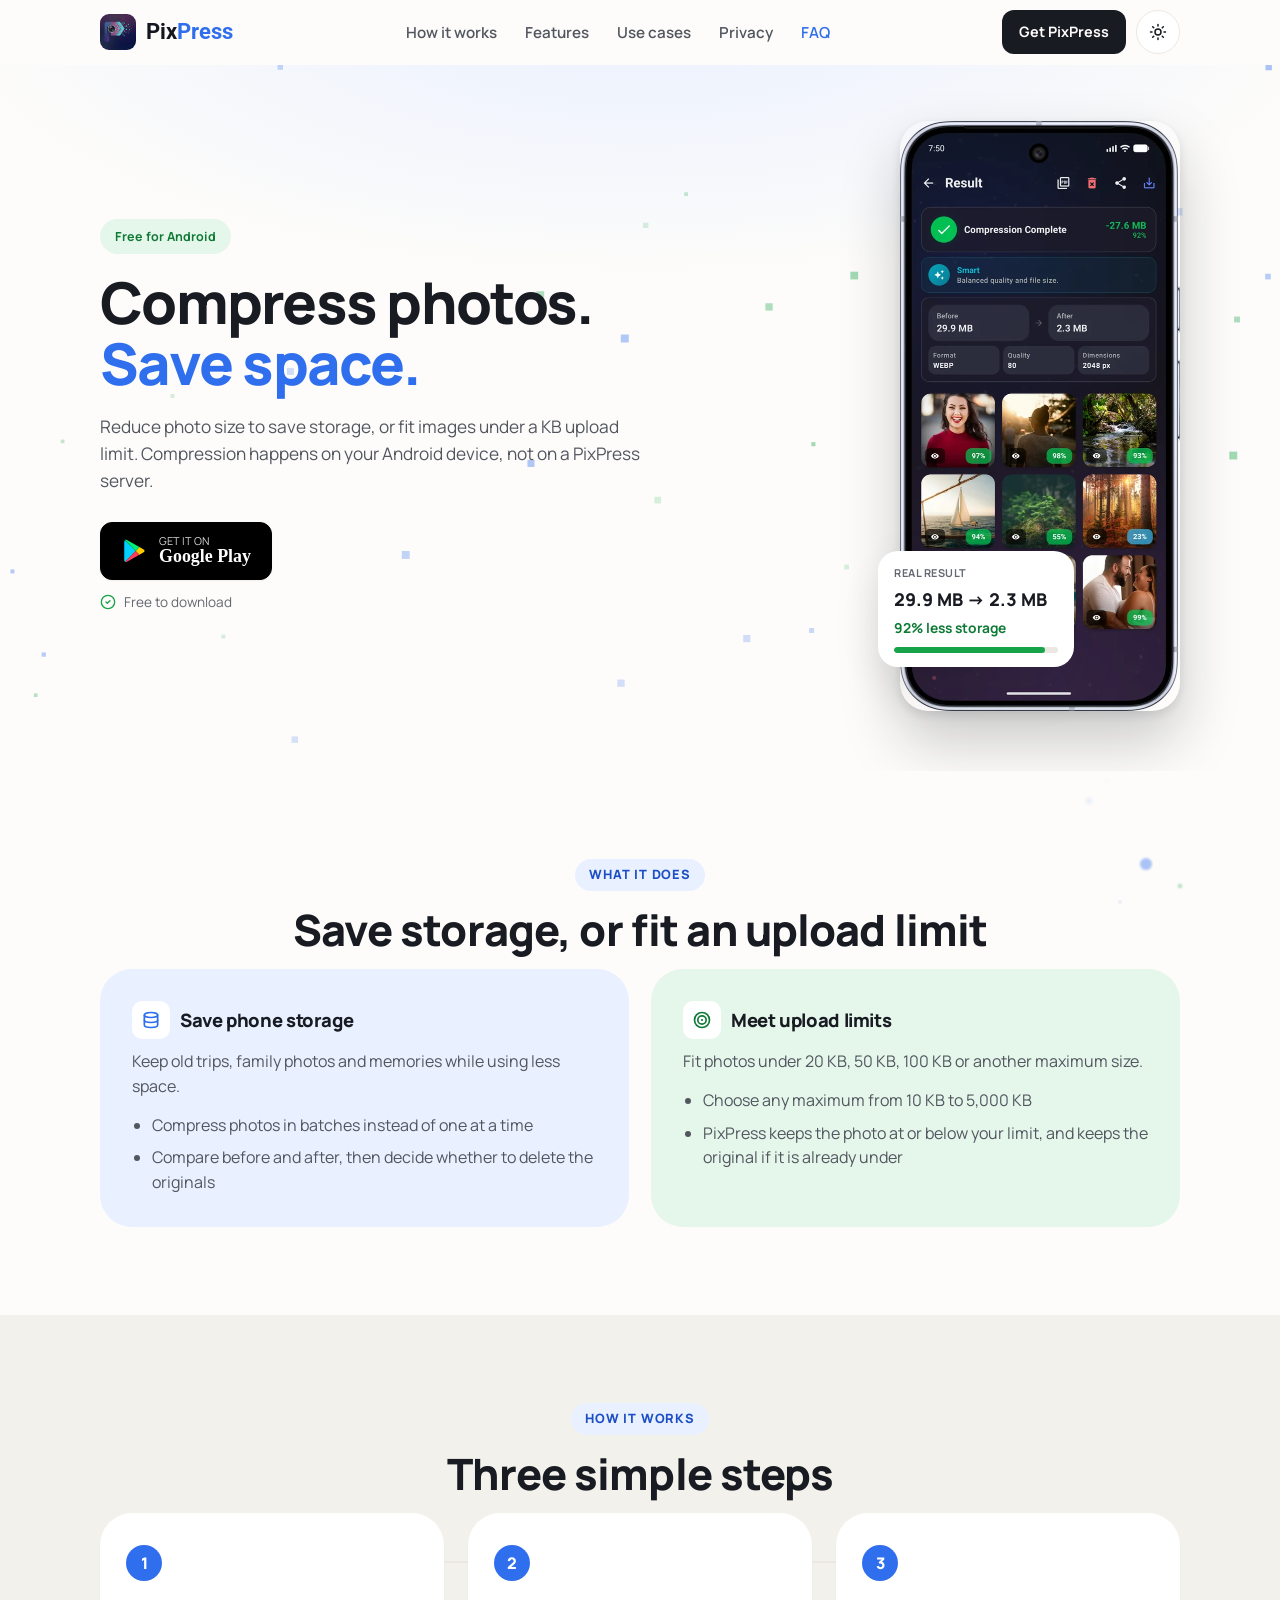
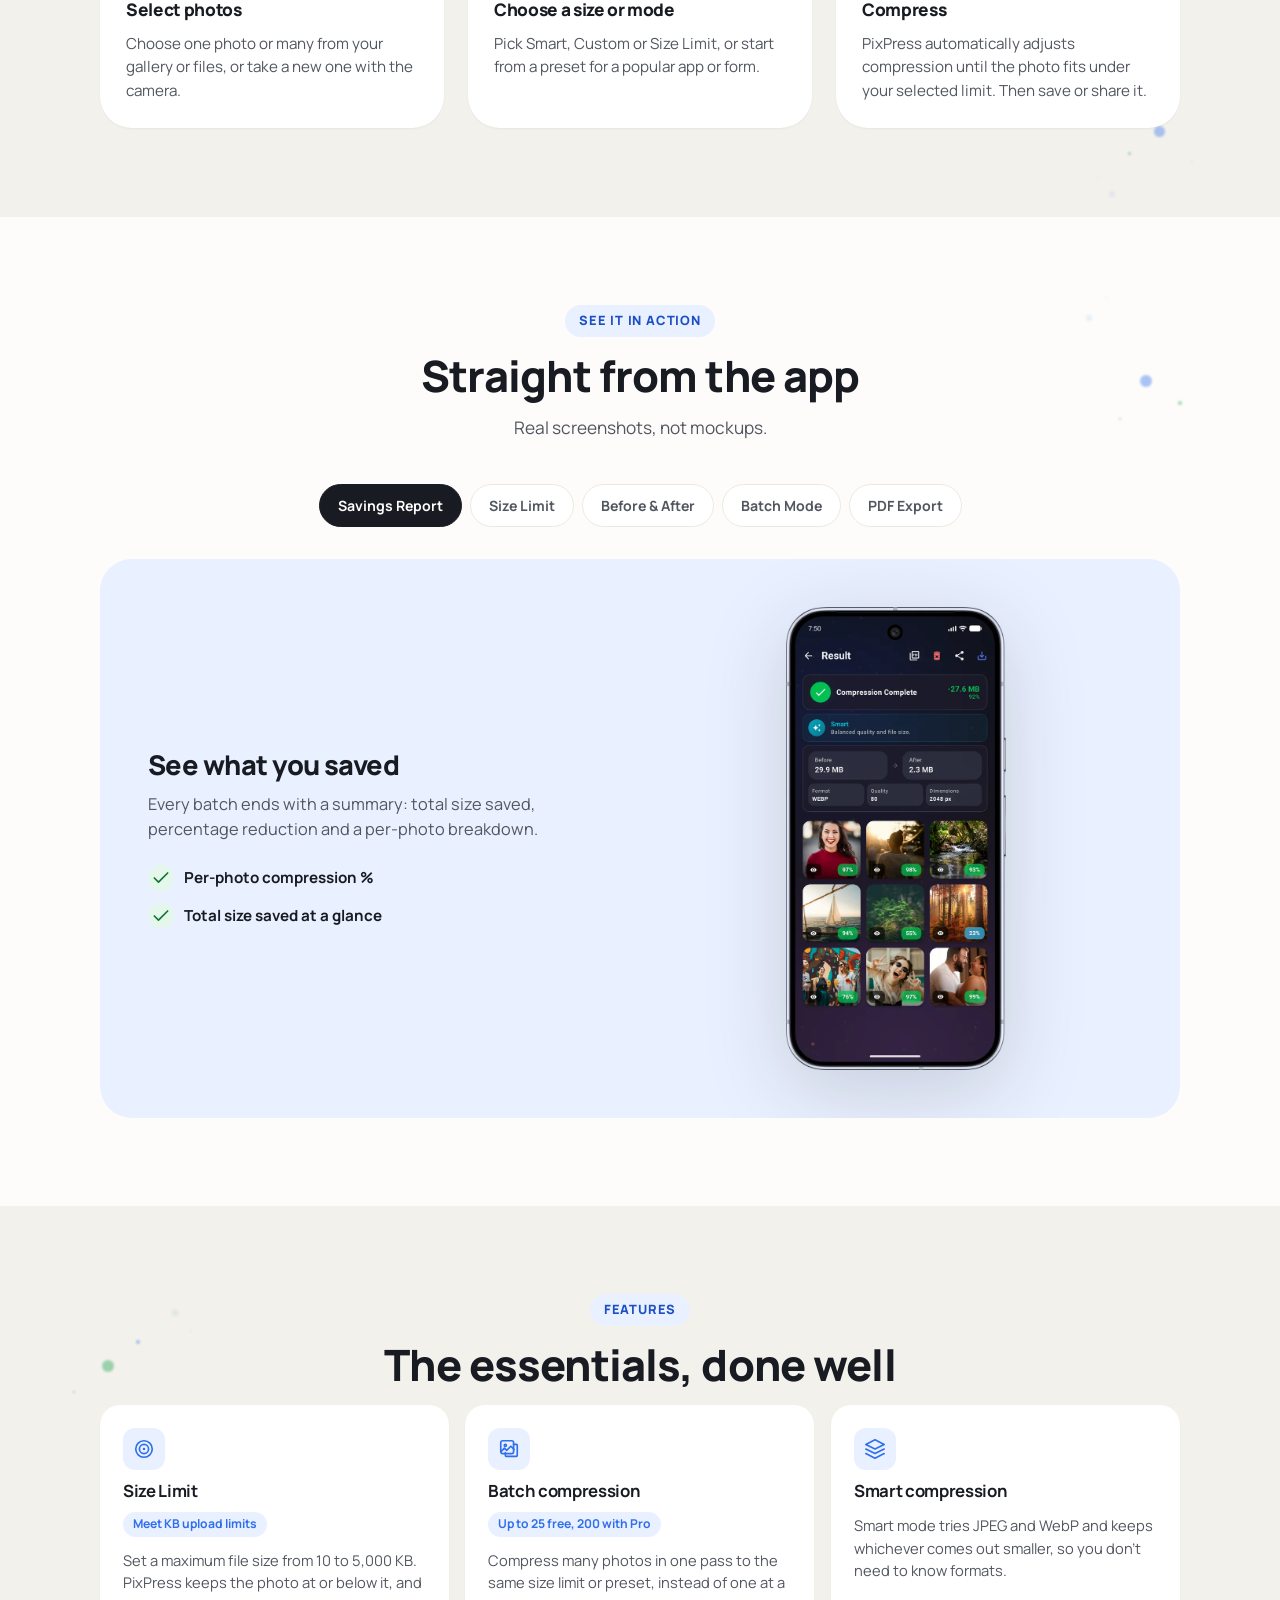
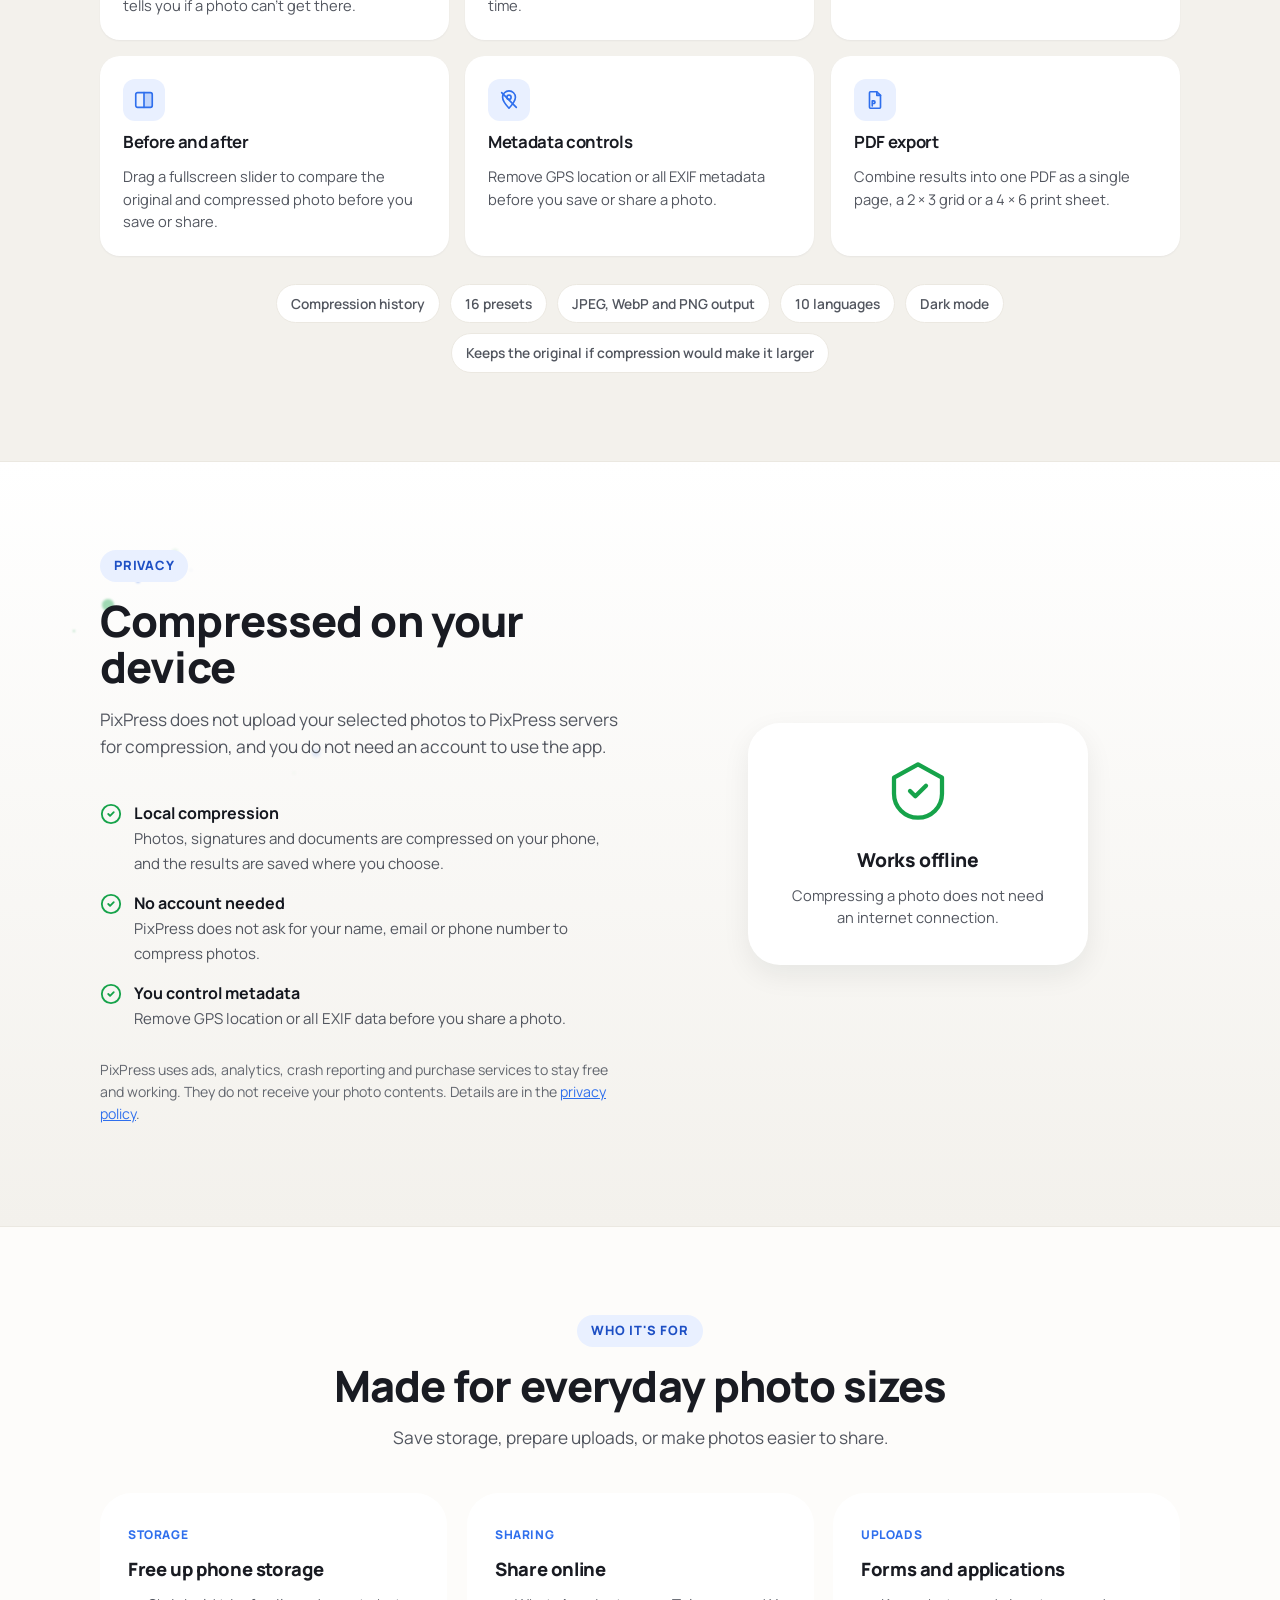
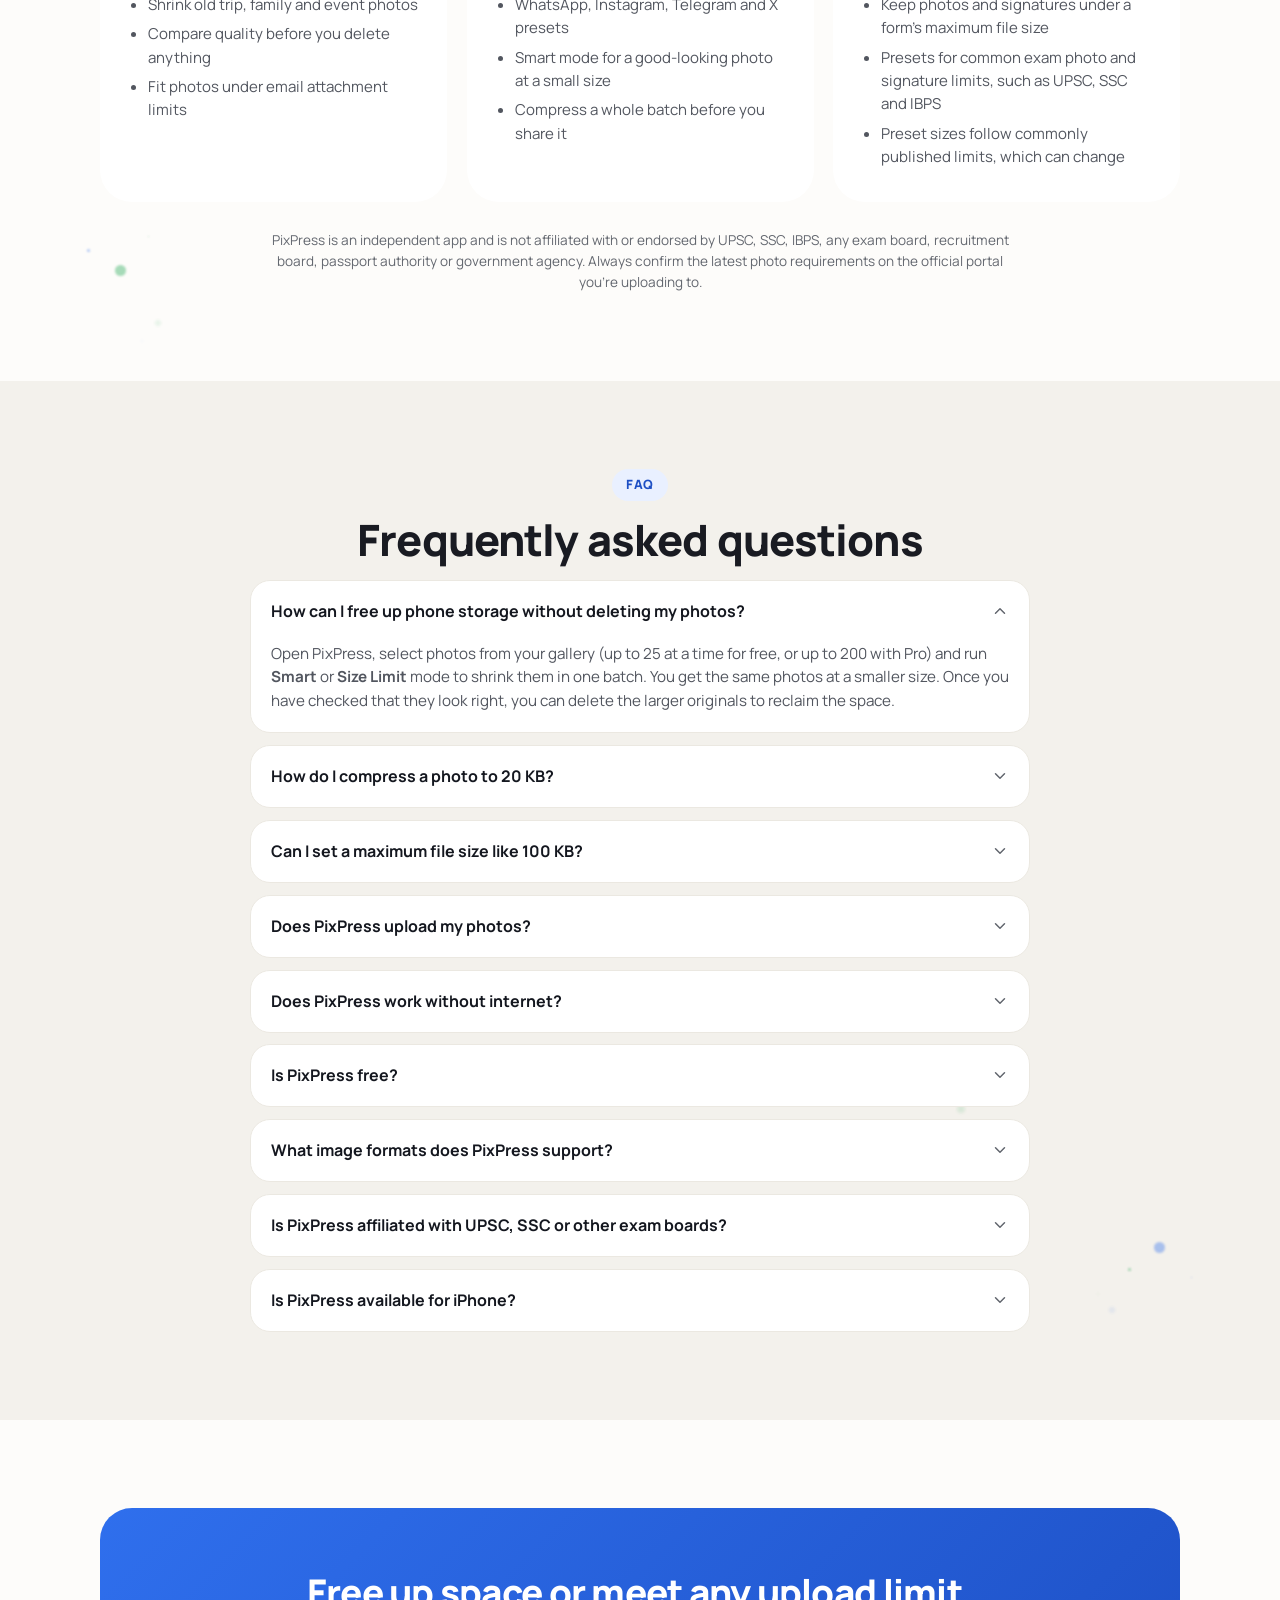
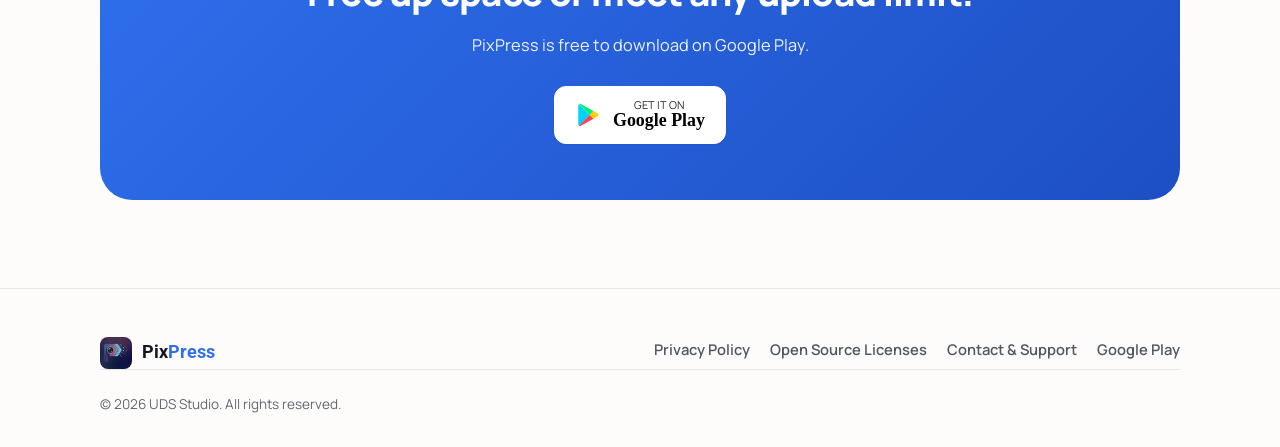
==== commit 7d841d6f: "Improve crawlability and structured data - Scroll-reveal only hides content when JS runs (html.js se" ====
--- a/index.html
+++ b/index.html
@@ -10,6 +10,7 @@
 <meta name="google-site-verification" content="DOhx0VFUbeDptTZyblOmYgxyAV69264hqDnPJc1pcv8" />
 
 <script>
+  document.documentElement.classList.add("js");
   (function () {
     try {
       var stored = localStorage.getItem("pixpress-theme");
@@ -41,6 +42,7 @@
 <meta property="og:image:type" content="image/jpeg">
 <meta property="og:image:width" content="1200">
 <meta property="og:image:height" content="630">
+<meta property="og:image:alt" content="PixPress: Compress photos. Save space. Fit images under KB upload limits.">
 <meta property="og:url" content="https://getpixpress.com/">
 <meta property="og:locale" content="en_IN">
 
@@ -49,36 +51,70 @@
 <meta name="twitter:title" content="PixPress: Compress Photos &amp; Save Phone Storage">
 <meta name="twitter:description" content="Compress photos on your Android phone to save storage or fit under a KB upload limit. Compression works offline, and your selected photos are not uploaded to PixPress servers.">
 <meta name="twitter:image" content="https://getpixpress.com/assets/img/og-image.jpg">
+<meta name="twitter:image:alt" content="PixPress: Compress photos. Save space. Fit images under KB upload limits.">
 
 <link rel="stylesheet" href="assets/css/style.css">
 
 <script type="application/ld+json">
 {
   "@context": "https://schema.org",
-  "@type": "SoftwareApplication",
-  "name": "PixPress: Photo Compressor",
-  "alternateName": "PixPress - Photo Compressor & Resizer",
-  "applicationCategory": "PhotographyApplication",
-  "operatingSystem": "Android",
-  "url": "https://getpixpress.com/",
-  "description": "Photo compressor for Android. Save phone storage or keep an image at or below a maximum file size for uploads. Compression runs on your device.",
-  "offers": {
-    "@type": "Offer",
-    "price": "0",
-    "priceCurrency": "USD",
-    "category": "free"
-  },
-  "publisher": {
-    "@type": "Organization",
-    "name": "UDS Studio"
-  },
-  "installUrl": "https://play.google.com/store/apps/details?id=com.uds.pixpress",
-  "screenshot": [
-    "https://getpixpress.com/assets/img/screenshot-result.webp",
-    "https://getpixpress.com/assets/img/screenshot-settings.webp",
-    "https://getpixpress.com/assets/img/screenshot-comparison.webp",
-    "https://getpixpress.com/assets/img/screenshot-batch.webp",
-    "https://getpixpress.com/assets/img/screenshot-pdf.webp"
+  "@graph": [
+    {
+      "@type": "WebSite",
+      "@id": "https://getpixpress.com/#website",
+      "url": "https://getpixpress.com/",
+      "name": "PixPress",
+      "alternateName": "PixPress Photo Compressor",
+      "inLanguage": "en",
+      "publisher": {
+        "@id": "https://getpixpress.com/#organization"
+      }
+    },
+    {
+      "@type": "Organization",
+      "@id": "https://getpixpress.com/#organization",
+      "name": "UDS Studio",
+      "url": "https://getpixpress.com/",
+      "logo": {
+        "@type": "ImageObject",
+        "url": "https://getpixpress.com/assets/img/icon-512.png",
+        "width": 512,
+        "height": 512
+      },
+      "email": "uds.apps.dev@gmail.com",
+      "sameAs": [
+        "https://play.google.com/store/apps/developer?id=UDS+Studio"
+      ]
+    },
+    {
+      "@type": "SoftwareApplication",
+      "name": "PixPress: Photo Compressor",
+      "alternateName": "PixPress - Photo Compressor & Resizer",
+      "applicationCategory": "PhotographyApplication",
+      "operatingSystem": "Android",
+      "url": "https://getpixpress.com/",
+      "description": "Photo compressor for Android. Save phone storage or keep an image at or below a maximum file size for uploads. Compression runs on your device.",
+      "offers": {
+        "@type": "Offer",
+        "price": "0",
+        "priceCurrency": "USD",
+        "category": "free"
+      },
+      "publisher": {
+        "@id": "https://getpixpress.com/#organization"
+      },
+      "installUrl": "https://play.google.com/store/apps/details?id=com.uds.pixpress",
+      "screenshot": [
+        "https://getpixpress.com/assets/img/screenshot-result.webp",
+        "https://getpixpress.com/assets/img/screenshot-settings.webp",
+        "https://getpixpress.com/assets/img/screenshot-comparison.webp",
+        "https://getpixpress.com/assets/img/screenshot-batch.webp",
+        "https://getpixpress.com/assets/img/screenshot-pdf.webp"
+      ],
+      "@id": "https://getpixpress.com/#app",
+      "image": "https://getpixpress.com/assets/img/icon-512.png",
+      "inLanguage": "en"
+    }
   ]
 }
 </script>
--- a/assets/css/style.css
+++ b/assets/css/style.css
@@ -338,7 +338,9 @@
 .play-badge .play-copy strong { font-size: 1.12rem; font-weight: 600; font-family: Georgia, "Times New Roman", serif; }
 
 /* ---------- Scroll reveal ---------- */
-.reveal {
+/* Only hidden when JS is running (html.js is set in <head>), so the content is visible to
+   crawlers, link previews and no-JS clients. */
+.js .reveal {
   opacity: 0;
   transform: translateY(28px);
   transition: opacity 0.7s cubic-bezier(.16,.8,.3,1), transform 0.7s cubic-bezier(.16,.8,.3,1);
@@ -800,7 +802,7 @@
 }
 
 /* Springy pop-in for the features grid, distinct from the site's default fade-up reveal */
-.bento-tile.reveal {
+.js .bento-tile.reveal {
   transition: opacity 0.6s cubic-bezier(.34,1.56,.64,1), transform 0.6s cubic-bezier(.34,1.56,.64,1);
   transform: translateY(24px) scale(0.9);
 }
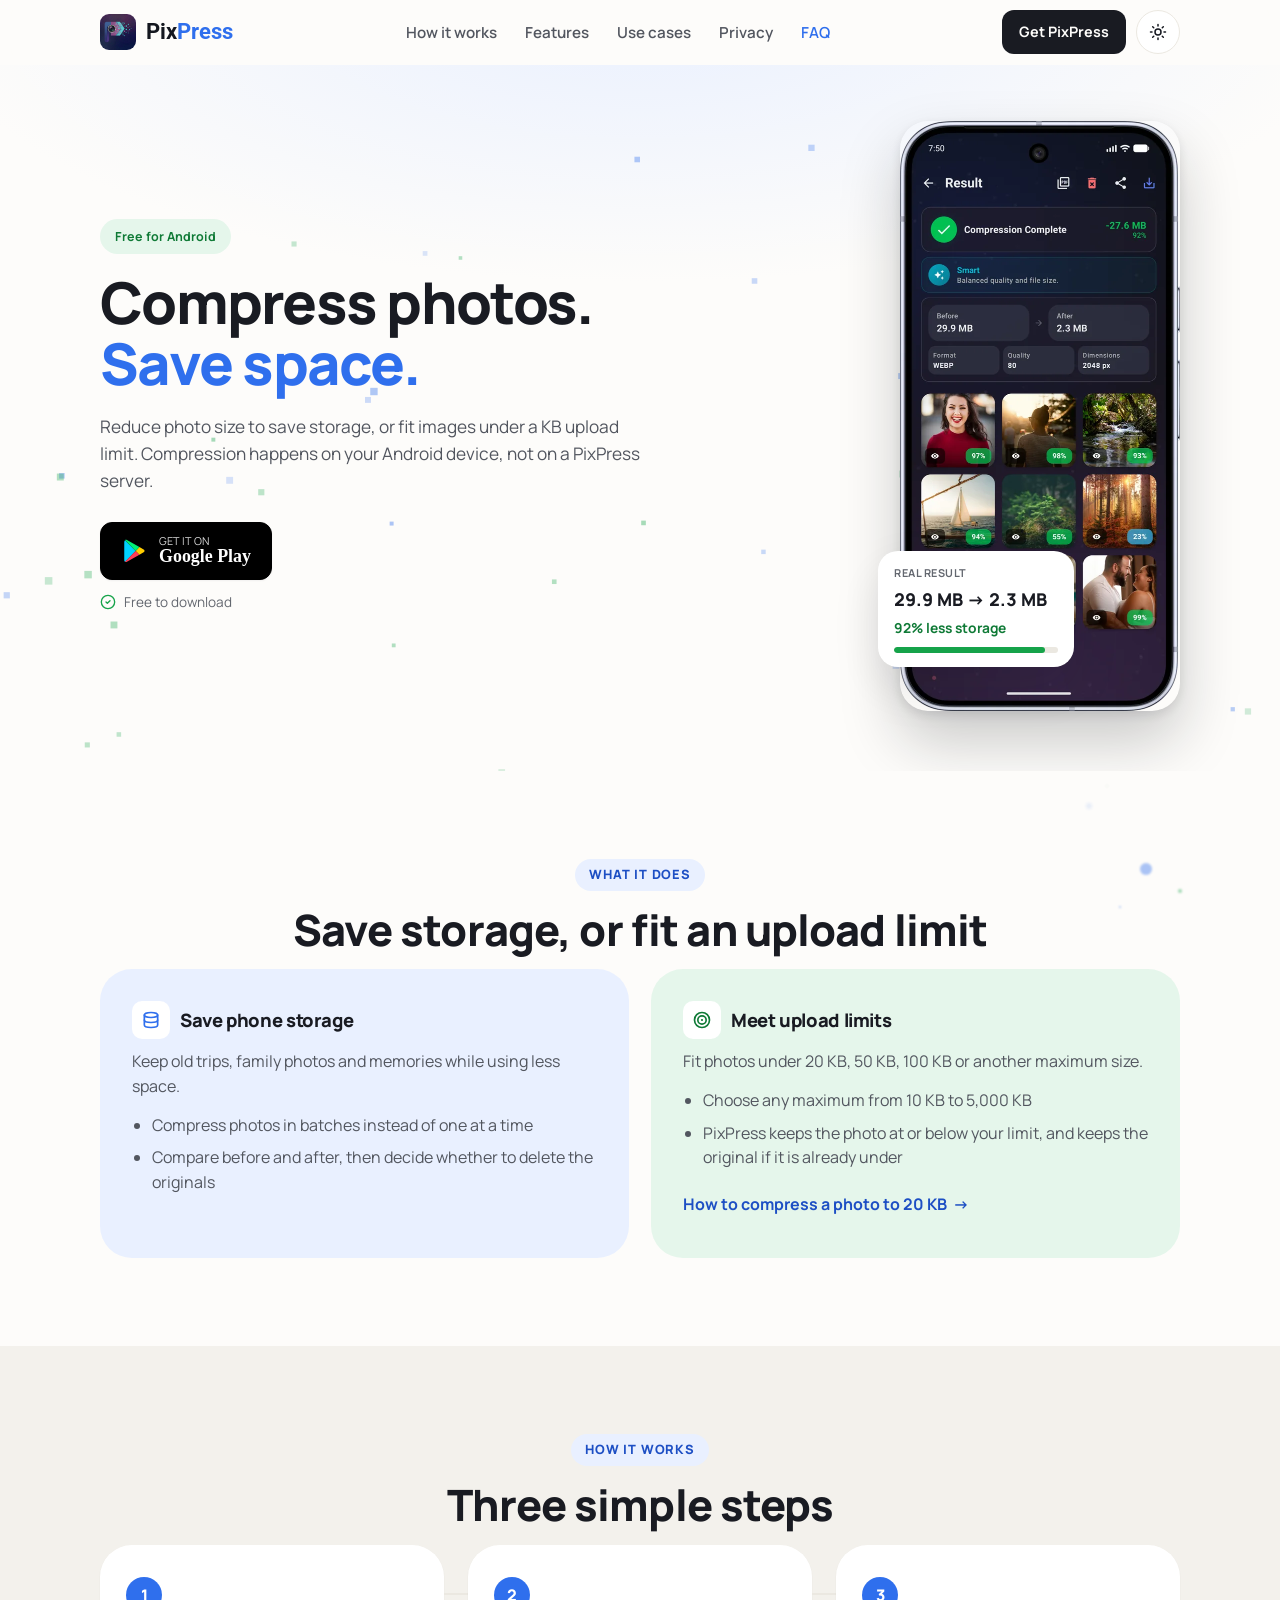
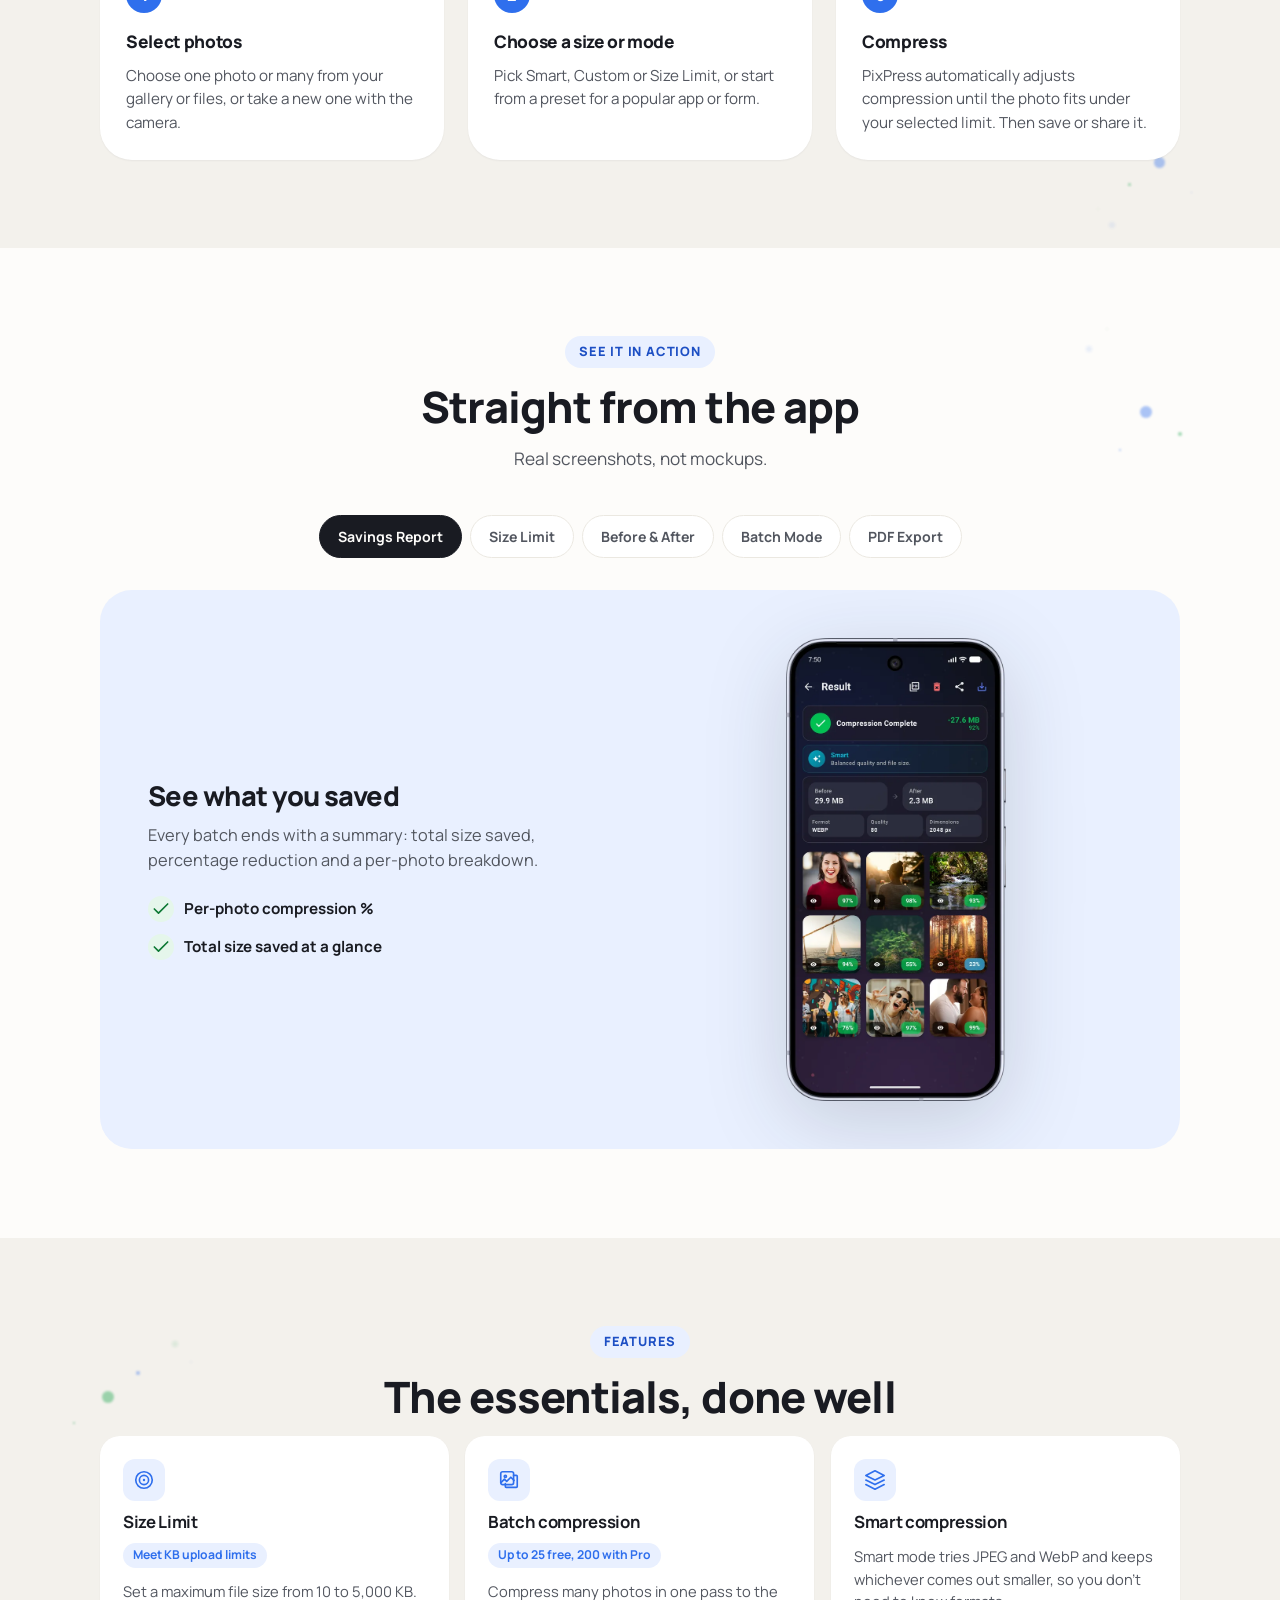
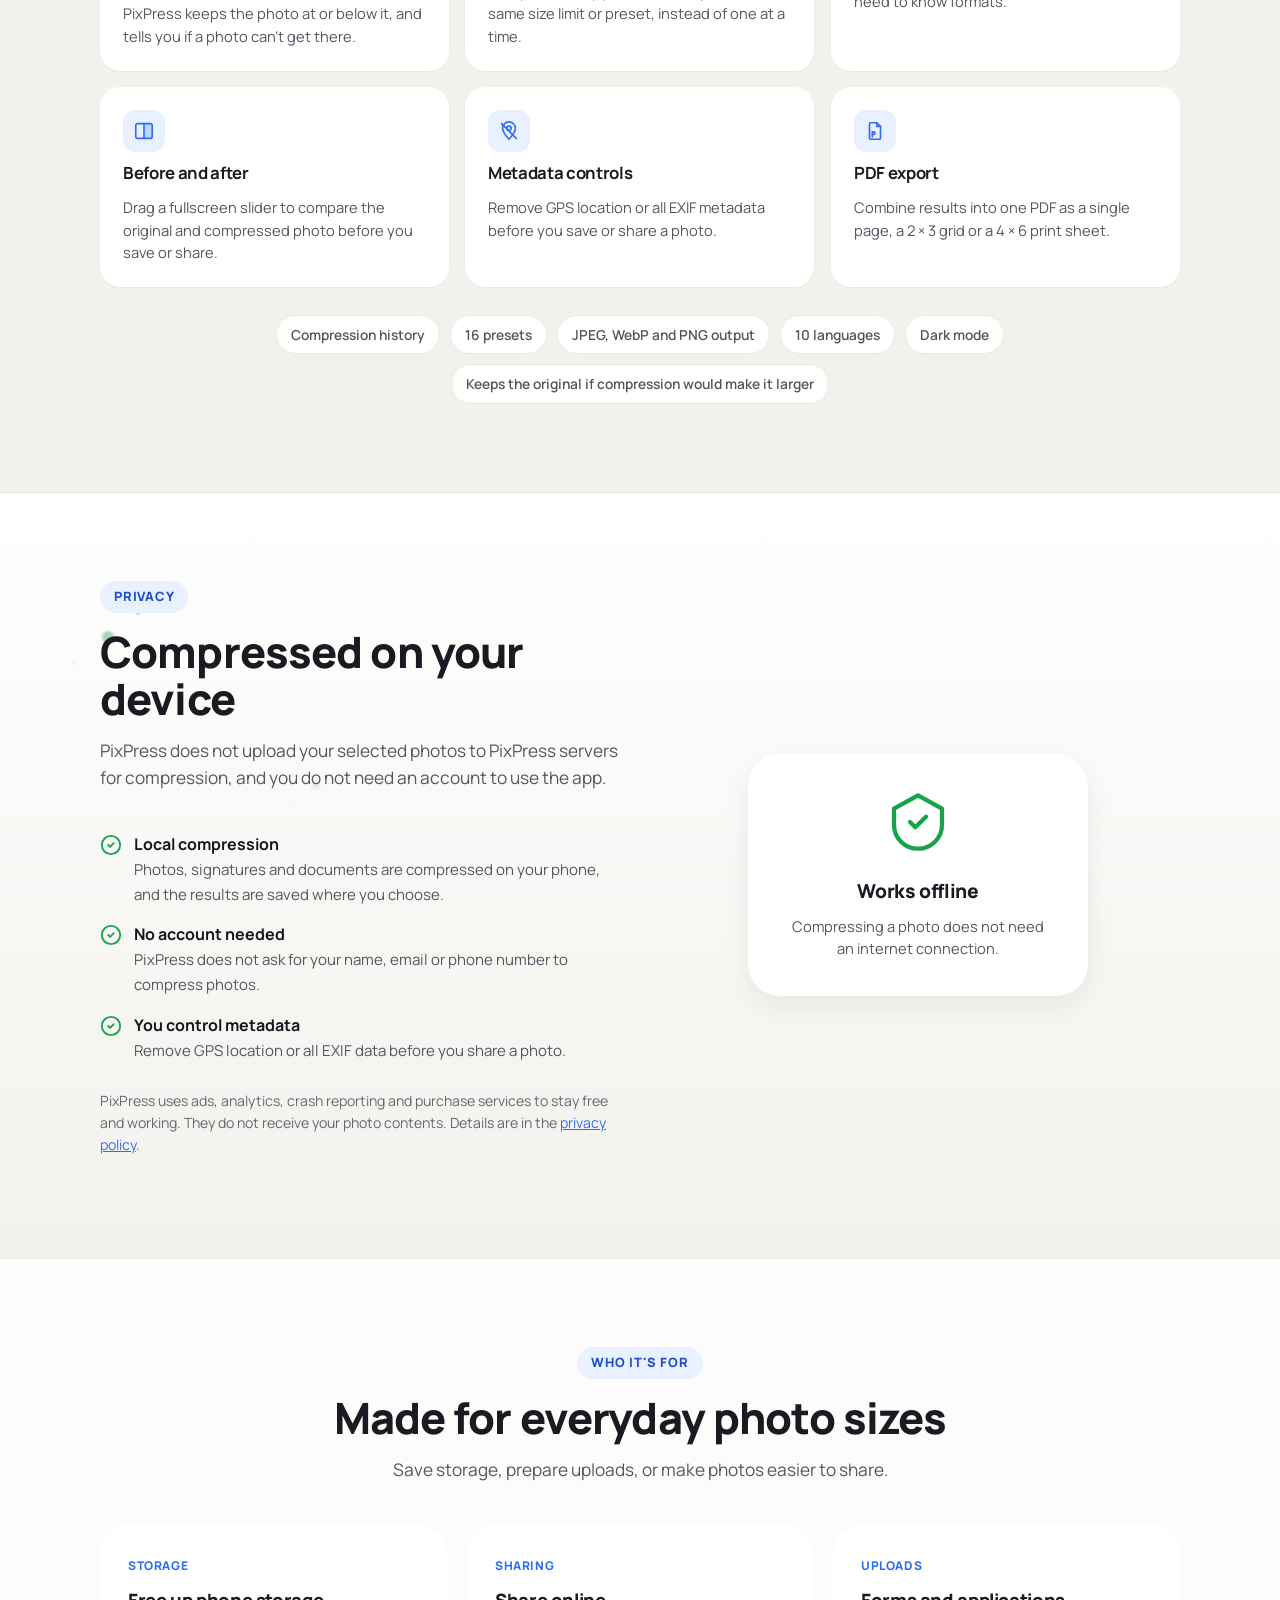
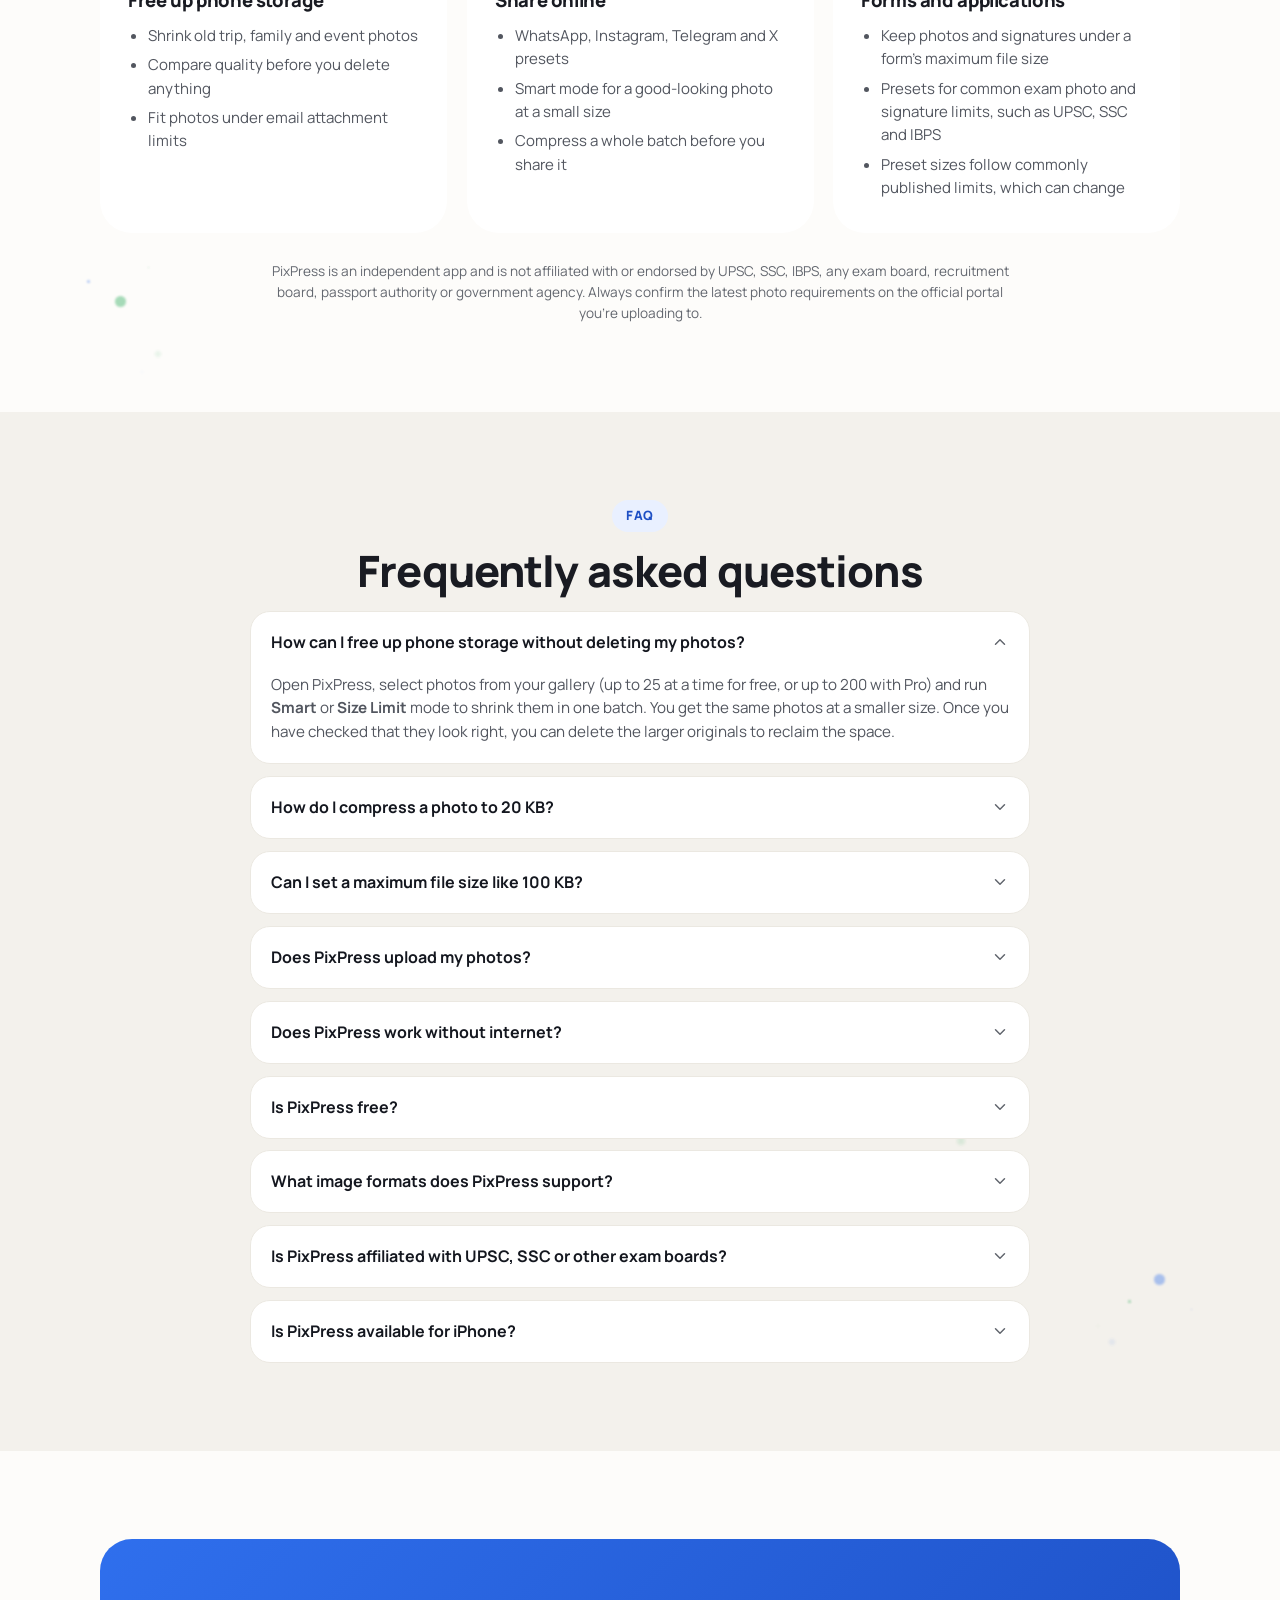
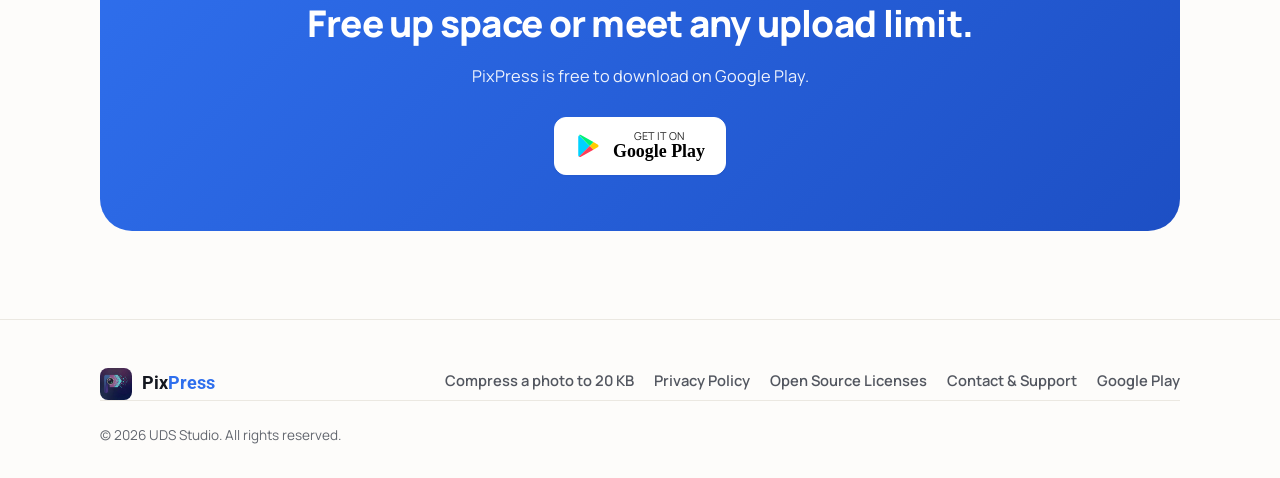
==== commit 3b7a52f3: "Add a guide for compressing a photo to 20 KB and link it - New /compress-photo-to-20kb/ page: the ID" ====
--- a/index.html
+++ b/index.html
@@ -136,7 +136,7 @@
       "name": "How do I compress a photo to 20 KB?",
       "acceptedAnswer": {
         "@type": "Answer",
-        "text": "Open PixPress, pick your photo, choose Size Limit and enter 20 as the maximum file size in KB. PixPress adjusts compression to keep the photo at or below 20 KB. Very small limits on large or detailed photos can be out of reach, and PixPress tells you when a photo is still over your limit."
+        "text": "For a photo, choose Size Limit and pick the ID Photo preset: it resizes the photo to 600 pixels and keeps it at or below 15 KB. For a signature, use Exam Signature. Typing 20 KB yourself works for images that are already small; a full-size camera photo is often too large to reach 20 KB that way."
       }
     },
     {
@@ -223,7 +223,7 @@
     </nav>
 
     <div class="header-actions">
-      <a class="btn btn-primary header-cta" data-play-link href="https://play.google.com/store/apps/details?id=com.uds.pixpress" target="_blank" rel="noopener" aria-label="Get PixPress on Google Play"><span class="cta-long">Get PixPress</span><span class="cta-short">Get app</span></a>
+      <a class="btn btn-primary header-cta" data-play-link href="https://play.google.com/store/apps/details?id=com.uds.pixpress" target="_blank" rel="noopener" aria-label="Get PixPress on Google Play"><span class="cta-long">Get PixPress</span></a>
       <button class="theme-toggle" id="themeToggle" type="button" aria-pressed="false" aria-label="Toggle dark mode">
         <svg class="icon-sun" viewBox="0 0 24 24" fill="none" stroke="currentColor" stroke-width="2" stroke-linecap="round"><circle cx="12" cy="12" r="4"/><path d="M12 2v2M12 20v2M4.9 4.9l1.4 1.4M17.7 17.7l1.4 1.4M2 12h2M20 12h2M4.9 19.1l1.4-1.4M17.7 6.3l1.4-1.4"/></svg>
         <svg class="icon-moon" viewBox="0 0 24 24" fill="none" stroke="currentColor" stroke-width="2" stroke-linecap="round" stroke-linejoin="round"><path d="M21 12.8A9 9 0 1 1 11.2 3a7 7 0 0 0 9.8 9.8Z"/></svg>
@@ -322,6 +322,7 @@
             <li>Choose any maximum from 10 KB to 5,000 KB</li>
             <li>PixPress keeps the photo at or below your limit, and keeps the original if it is already under</li>
           </ul>
+          <a class="card-link" href="/compress-photo-to-20kb/">How to compress a photo to 20 KB <span aria-hidden="true">&rarr;</span></a>
         </div>
       </div>
     </div>
@@ -624,7 +625,7 @@
             <svg class="chev" viewBox="0 0 24 24" fill="none" stroke="currentColor" stroke-width="2" stroke-linecap="round" stroke-linejoin="round"><path d="M6 9l6 6 6-6"/></svg>
           </summary>
           <div class="faq-answer"><p>
-            Open PixPress, pick your photo, choose <strong>Size Limit</strong> and enter 20 as the maximum file size in KB. PixPress adjusts compression to keep the photo at or below 20 KB. Very small limits on large or detailed photos can be out of reach, and PixPress tells you when a photo is still over your limit.
+            For a photo, choose <strong>Size Limit</strong> and pick the <strong>ID Photo</strong> preset: it resizes the photo to 600 pixels and keeps it at or below 15 KB. For a signature, use <strong>Exam Signature</strong>. Typing 20 KB yourself works for images that are already small; a full-size camera photo is often too large to reach 20 KB that way. See the <a href="/compress-photo-to-20kb/">step-by-step guide to compressing a photo to 20 KB</a>.
           </p></div>
         </details>
 
@@ -724,6 +725,7 @@
         <span class="brand-name">Pix<span class="brand-accent">Press</span></span>
       </div>
       <ul class="footer-links">
+        <li><a href="/compress-photo-to-20kb/">Compress a photo to 20 KB</a></li>
         <li><a href="privacy-policy.html">Privacy Policy</a></li>
         <li><a href="licenses.html">Open Source Licenses</a></li>
         <li><a href="mailto:uds.apps.dev@gmail.com">Contact &amp; Support</a></li>
--- a/assets/css/style.css
+++ b/assets/css/style.css
@@ -257,11 +257,11 @@
   font-size: 0.9rem;
   white-space: nowrap;
 }
-.header-cta .cta-short { display: none; }
+/* The short label is CSS-generated so the link text in the HTML (what crawlers read) stays "Get PixPress". */
 @media (max-width: 519px) {
   .btn.header-cta { padding: 9px 12px; }
   .header-cta .cta-long { display: none; }
-  .header-cta .cta-short { display: inline; }
+  .header-cta::after { content: "Get app"; }
   .header-actions { gap: 6px; }
 }
 /* Very narrow phones: the header would crowd, so the CTA lives in the menu instead. */
@@ -757,6 +757,17 @@
 .ps-card ul { margin: 0; padding-left: 20px; color: var(--color-text-secondary); }
 .ps-card li { margin-bottom: 8px; }
 .ps-card li:last-child { margin-bottom: 0; }
+.card-link {
+  display: inline-flex;
+  align-items: center;
+  gap: 6px;
+  min-height: 44px;
+  margin-top: 12px;
+  font-weight: 700;
+  color: var(--color-primary-dark);
+  text-decoration: none;
+}
+.card-link:hover { text-decoration: underline; text-underline-offset: 3px; }
 .ps-icon {
   width: 38px; height: 38px;
   border-radius: 10px;
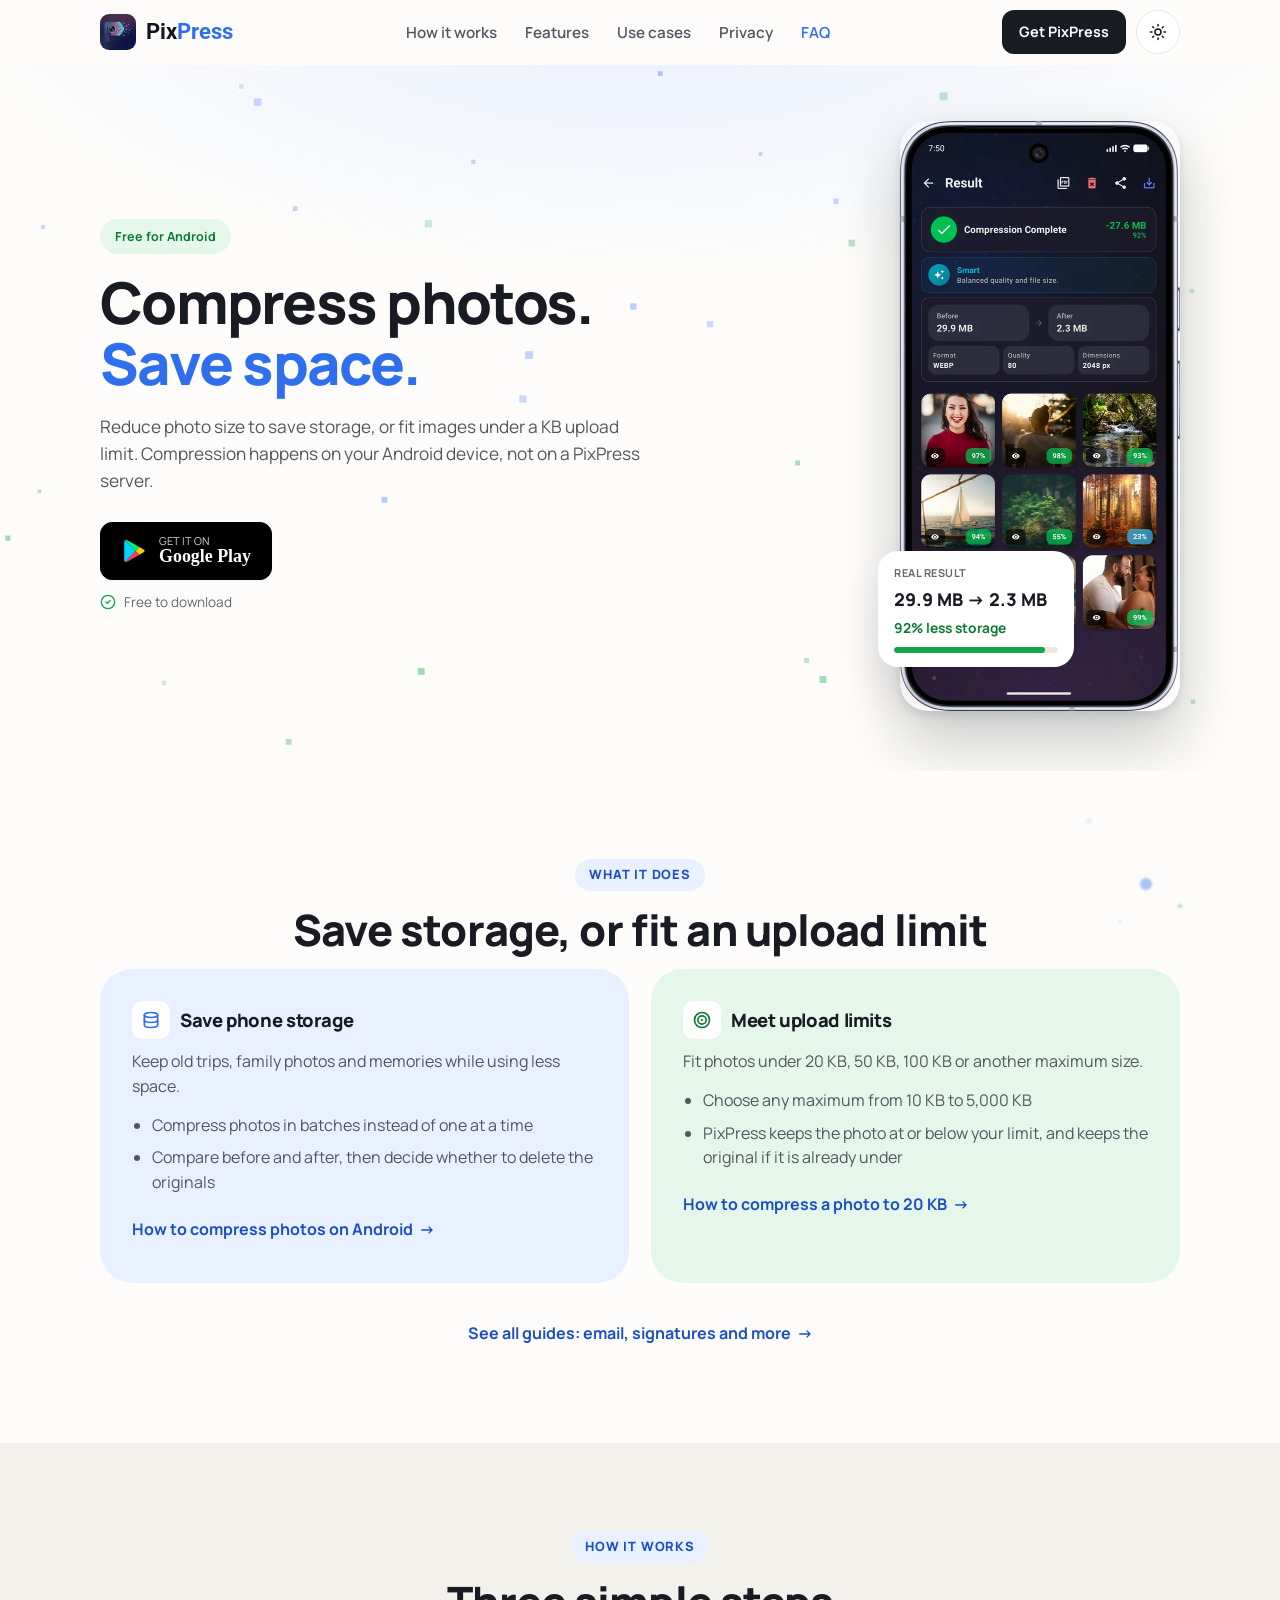
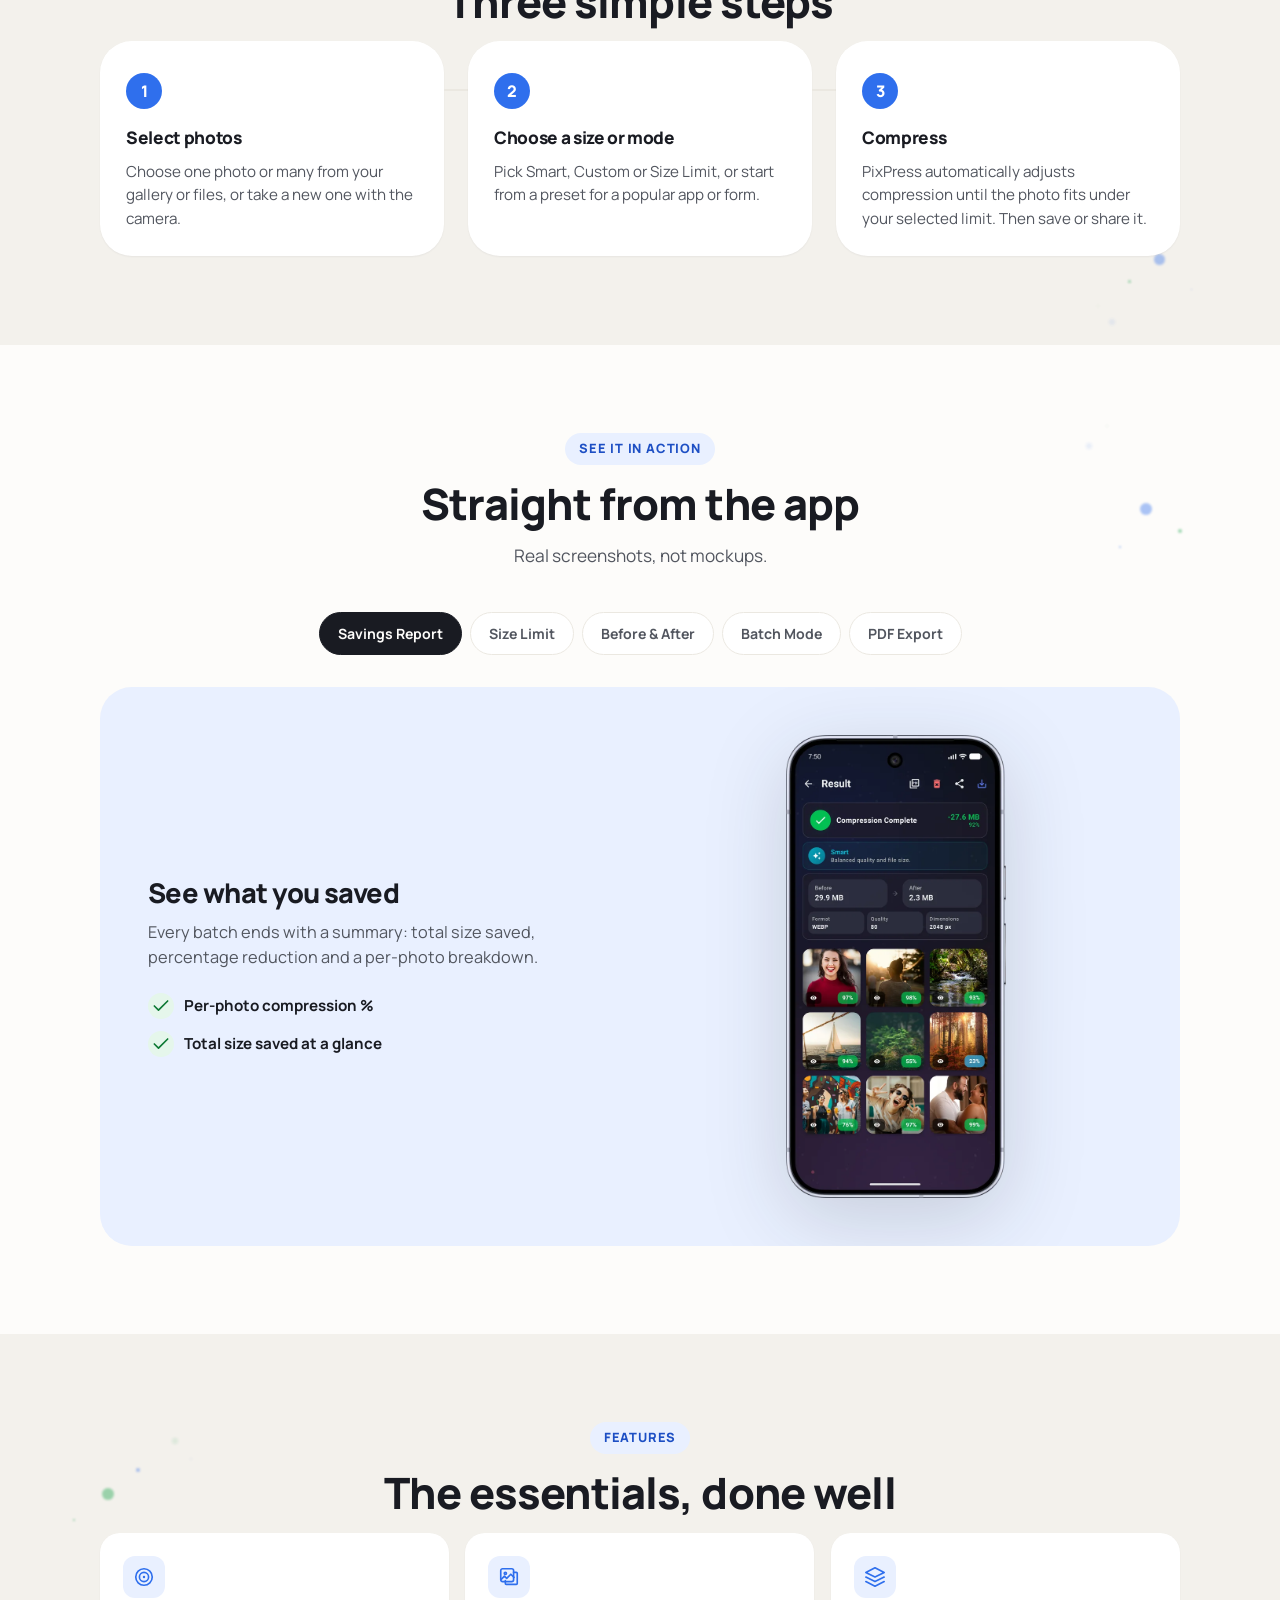
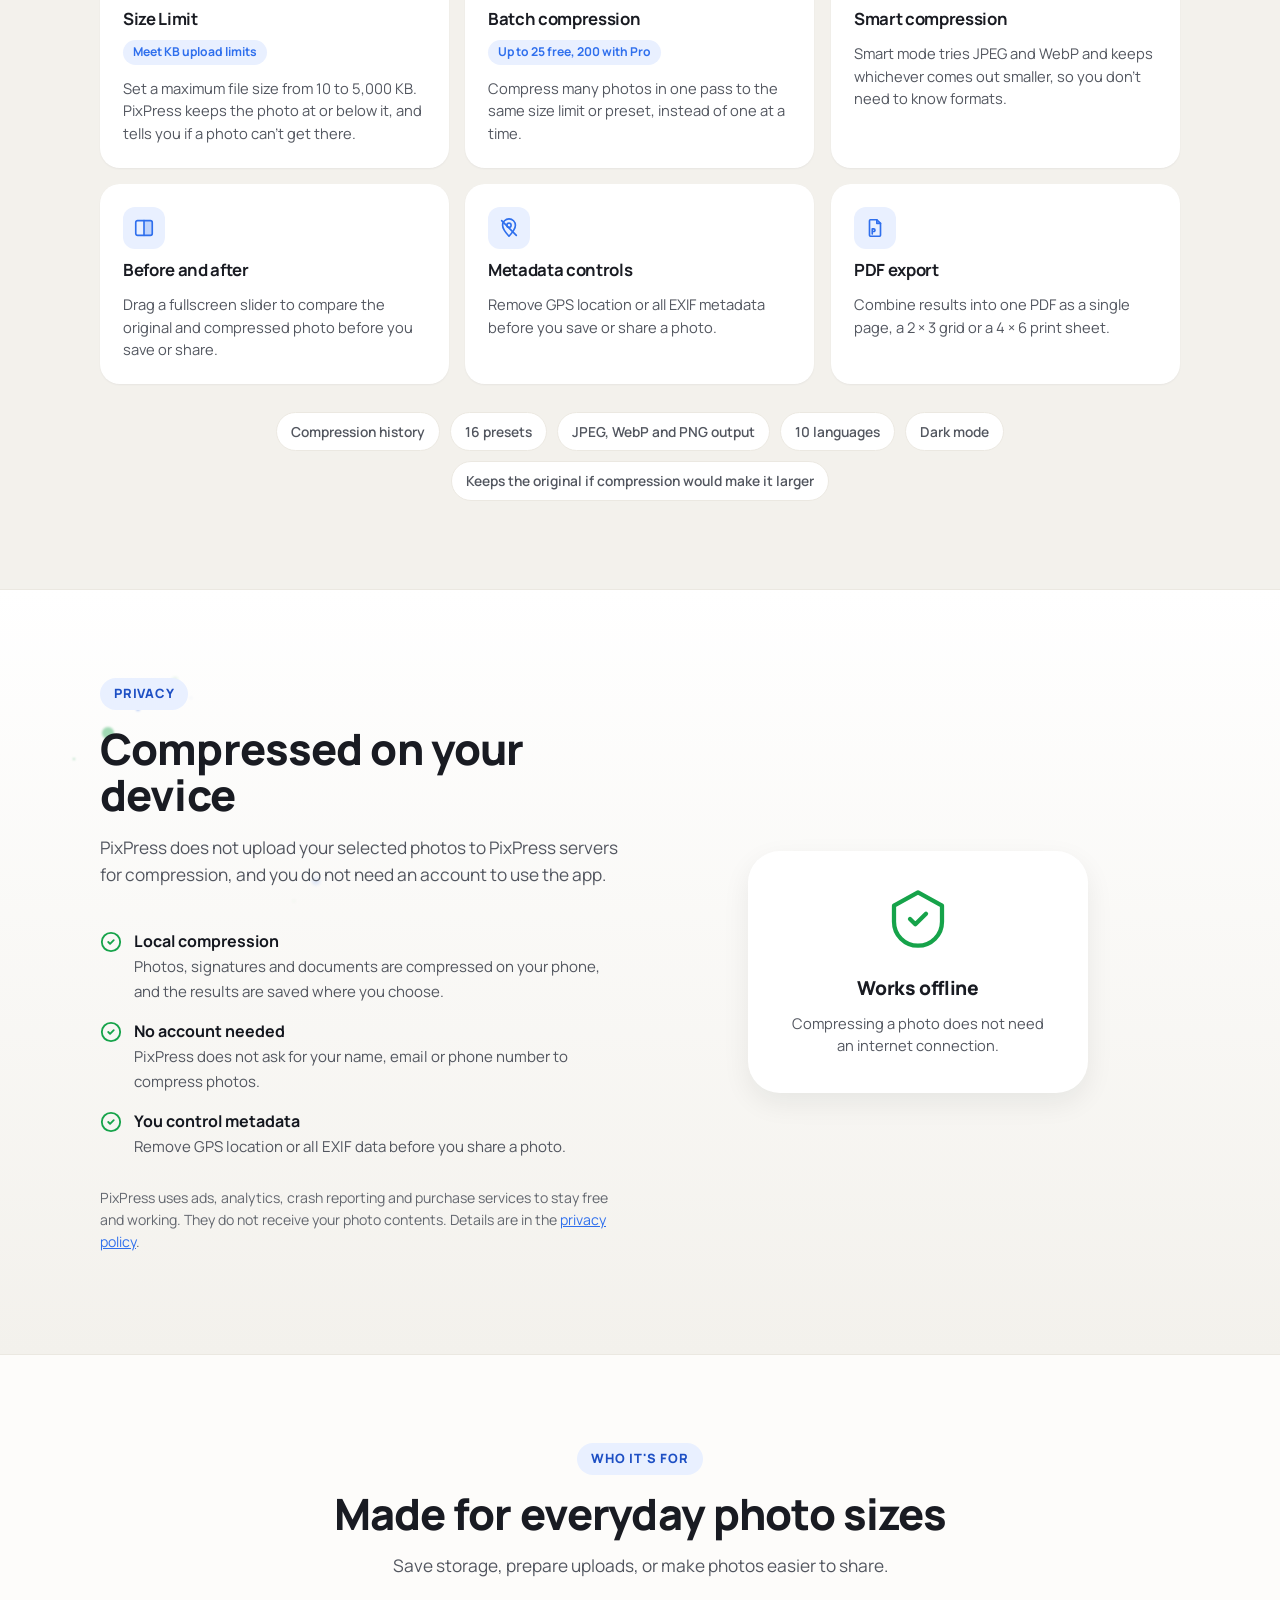
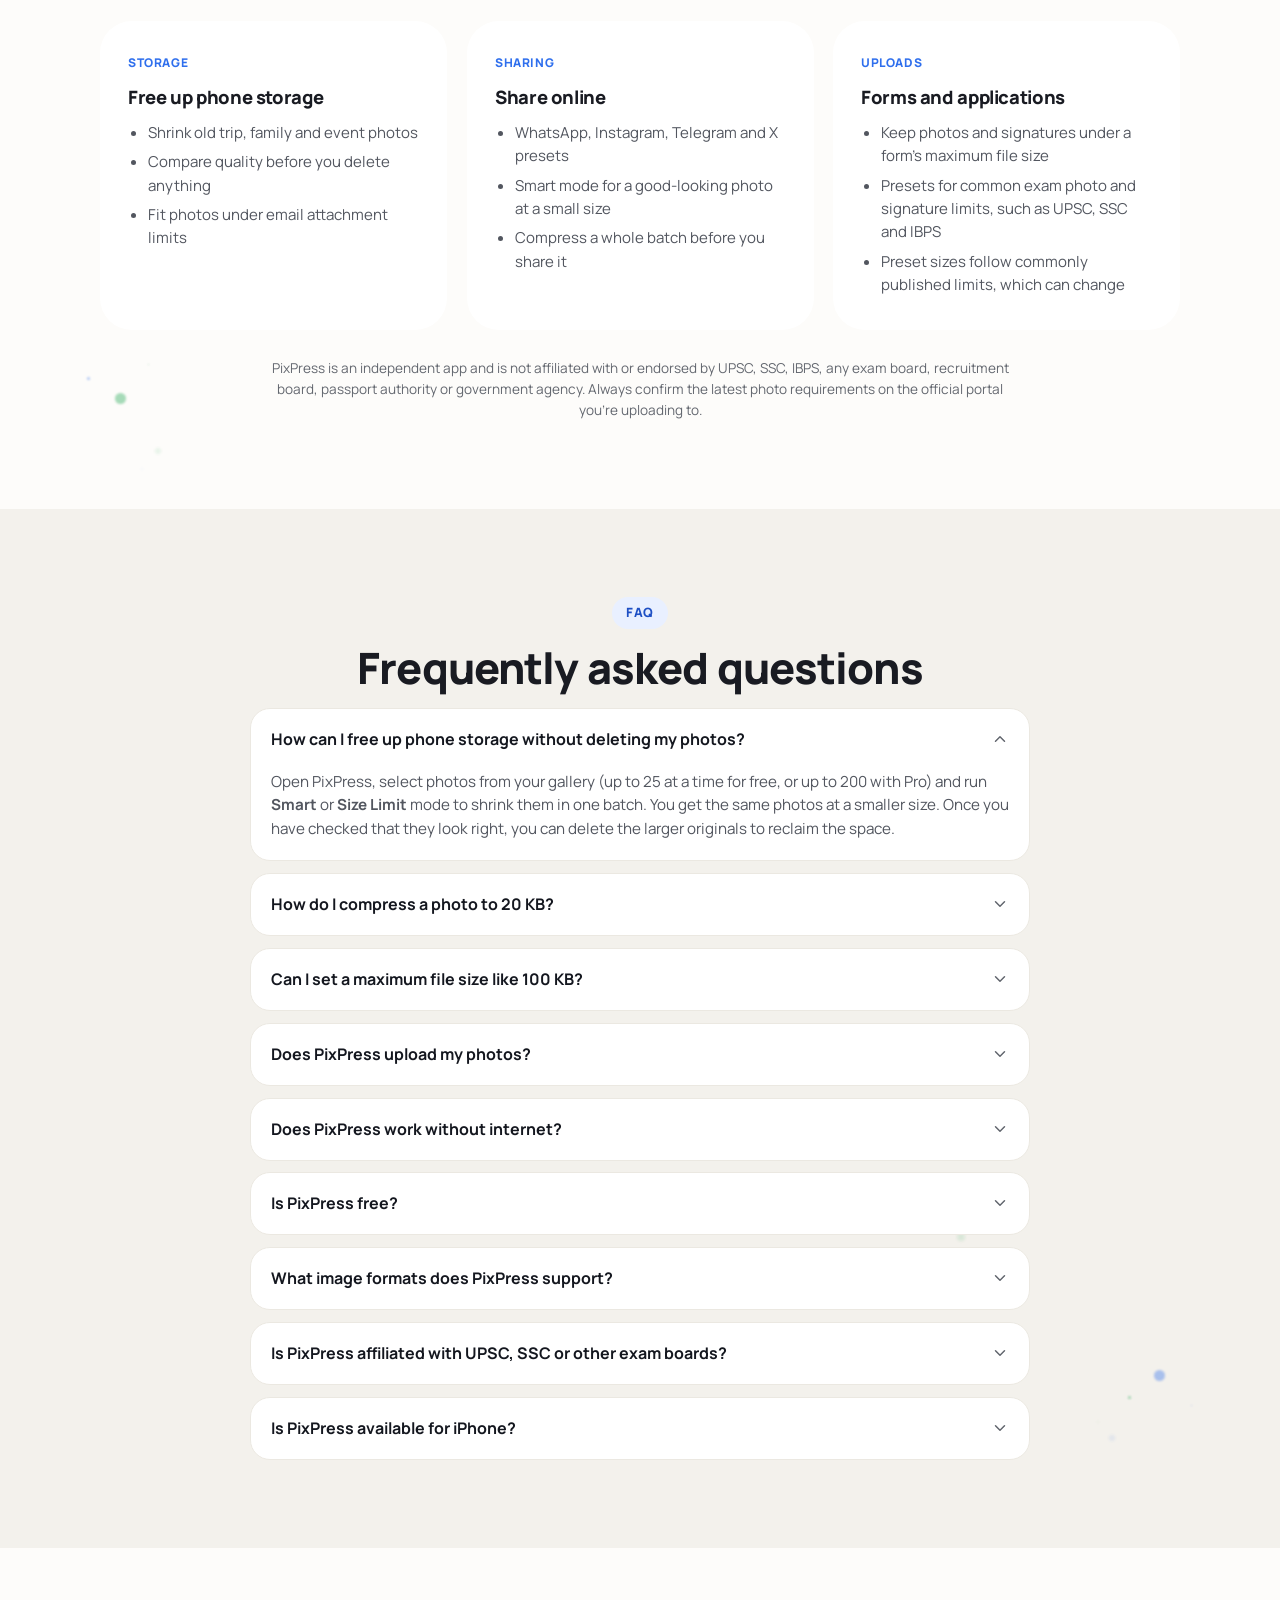
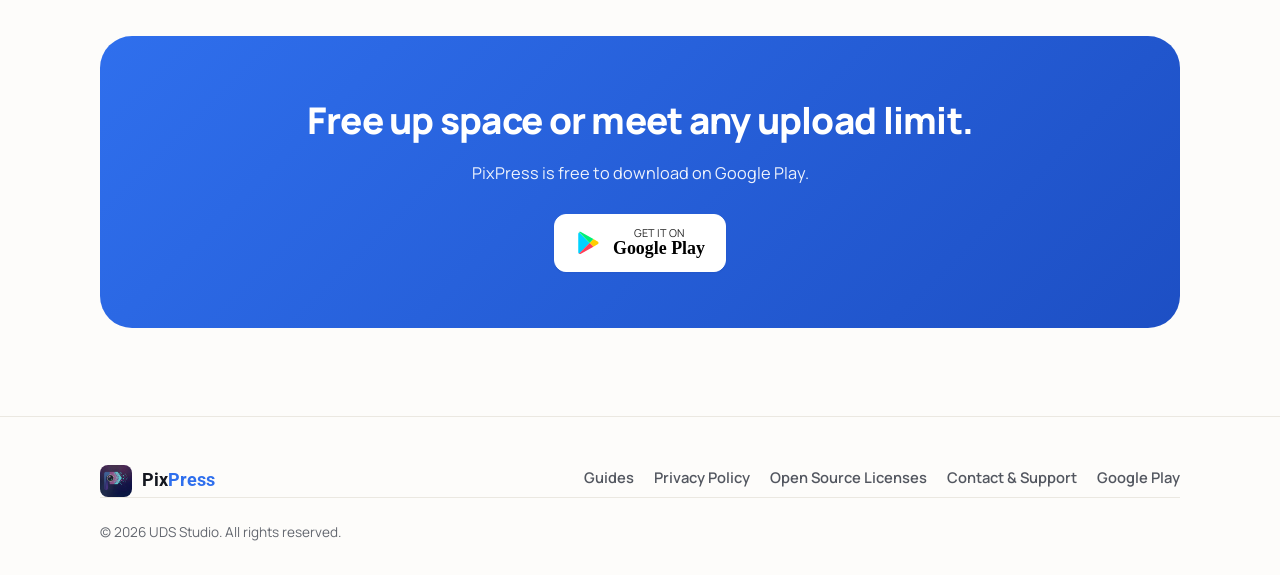
==== commit ec1b2262: "Add a guides hub with Android, email and signature guides Link the hub from every footer and the hom" ====
--- a/index.html
+++ b/index.html
@@ -314,6 +314,7 @@
             <li>Compress photos in batches instead of one at a time</li>
             <li>Compare before and after, then decide whether to delete the originals</li>
           </ul>
+          <a class="card-link" href="/compress-photos-on-android/">How to compress photos on Android <span aria-hidden="true">&rarr;</span></a>
         </div>
         <div class="ps-card solution reveal">
           <h3><span class="ps-icon"><svg viewBox="0 0 24 24" fill="none" stroke="currentColor" stroke-width="2" stroke-linecap="round" stroke-linejoin="round"><circle cx="12" cy="12" r="9"/><circle cx="12" cy="12" r="5"/><circle cx="12" cy="12" r="1.3" fill="currentColor" stroke="none"/></svg></span>Meet upload limits</h3>
@@ -325,6 +326,7 @@
           <a class="card-link" href="/compress-photo-to-20kb/">How to compress a photo to 20 KB <span aria-hidden="true">&rarr;</span></a>
         </div>
       </div>
+      <p class="guides-more reveal"><a href="/guides/">See all guides: email, signatures and more <span aria-hidden="true">&rarr;</span></a></p>
     </div>
   </section>
 
@@ -725,7 +727,7 @@
         <span class="brand-name">Pix<span class="brand-accent">Press</span></span>
       </div>
       <ul class="footer-links">
-        <li><a href="/compress-photo-to-20kb/">Compress a photo to 20 KB</a></li>
+        <li><a href="/guides/">Guides</a></li>
         <li><a href="privacy-policy.html">Privacy Policy</a></li>
         <li><a href="licenses.html">Open Source Licenses</a></li>
         <li><a href="mailto:uds.apps.dev@gmail.com">Contact &amp; Support</a></li>
--- a/assets/css/style.css
+++ b/assets/css/style.css
@@ -768,6 +768,17 @@
   text-decoration: none;
 }
 .card-link:hover { text-decoration: underline; text-underline-offset: 3px; }
+.guides-more { text-align: center; margin: 28px 0 0; }
+.guides-more a {
+  display: inline-flex;
+  align-items: center;
+  gap: 6px;
+  min-height: 44px;
+  font-weight: 700;
+  color: var(--color-primary-dark);
+  text-decoration: none;
+}
+.guides-more a:hover { text-decoration: underline; text-underline-offset: 3px; }
 .ps-icon {
   width: 38px; height: 38px;
   border-radius: 10px;
